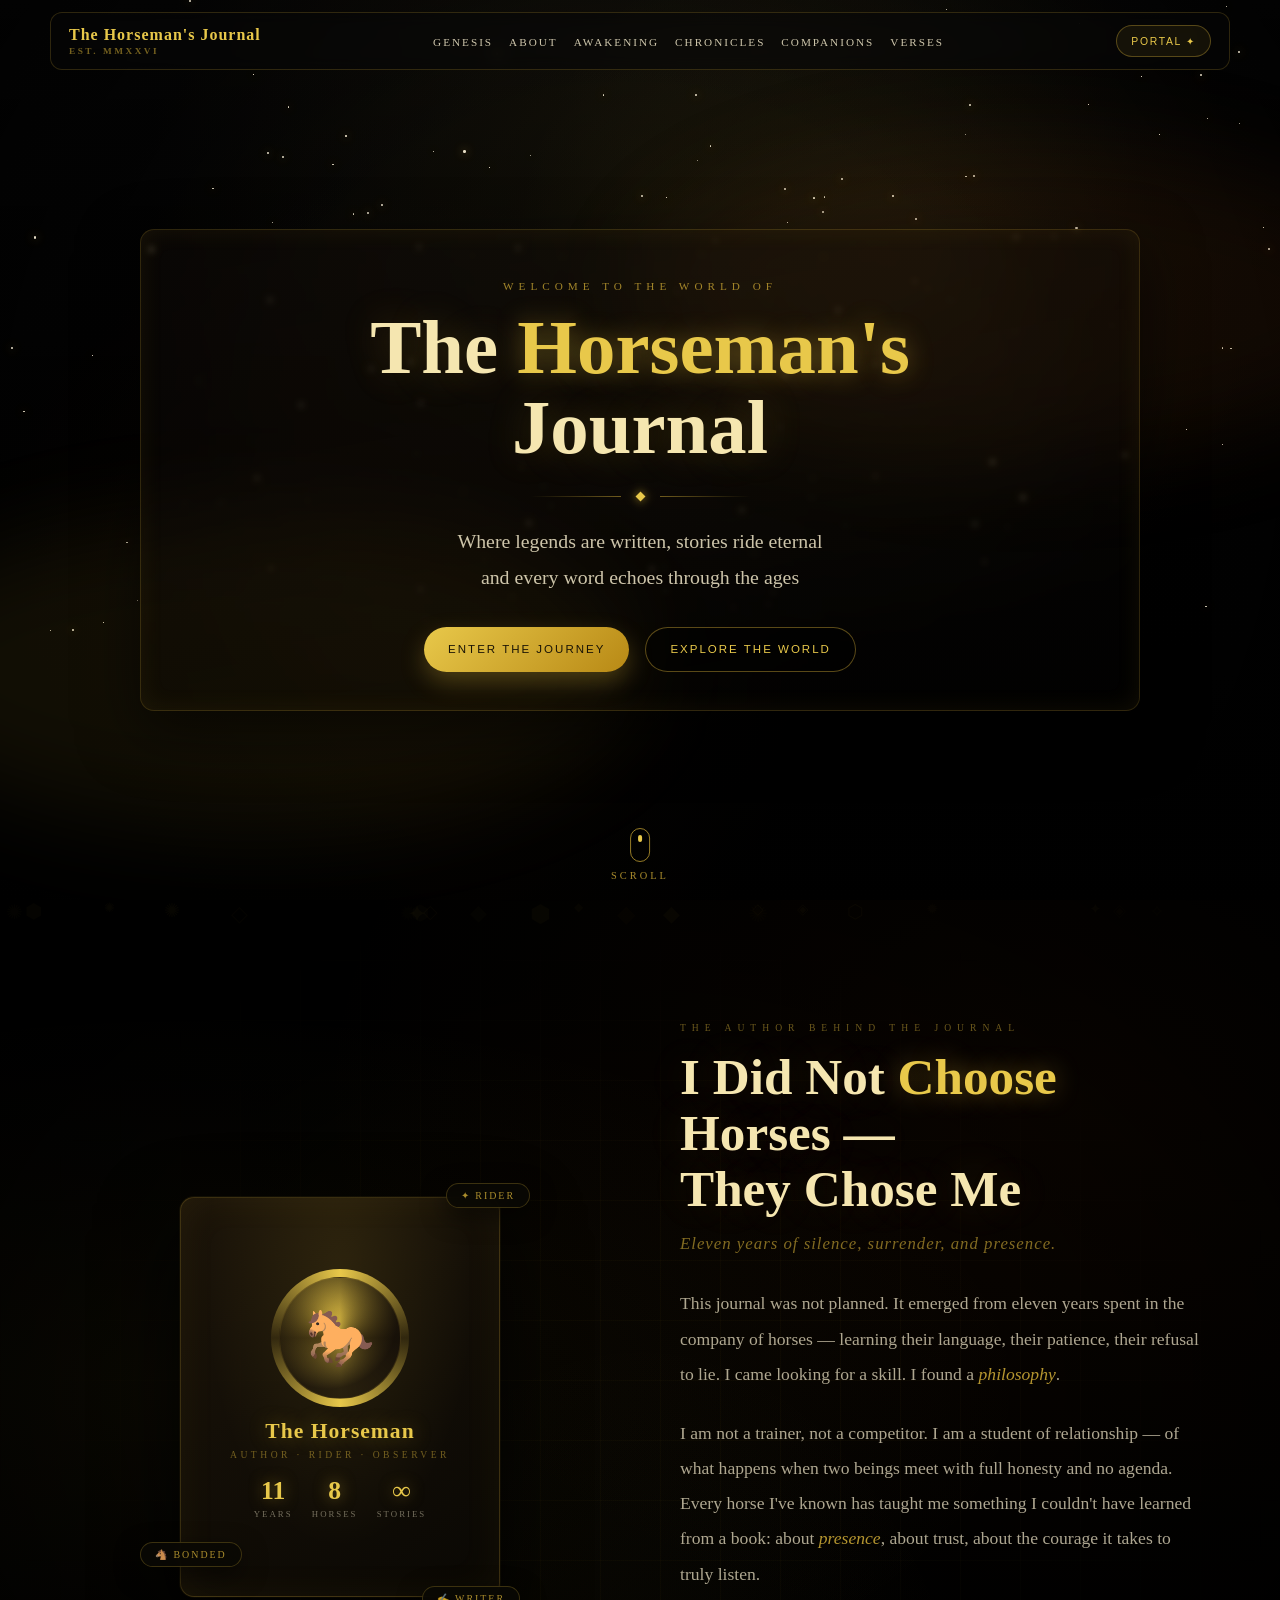
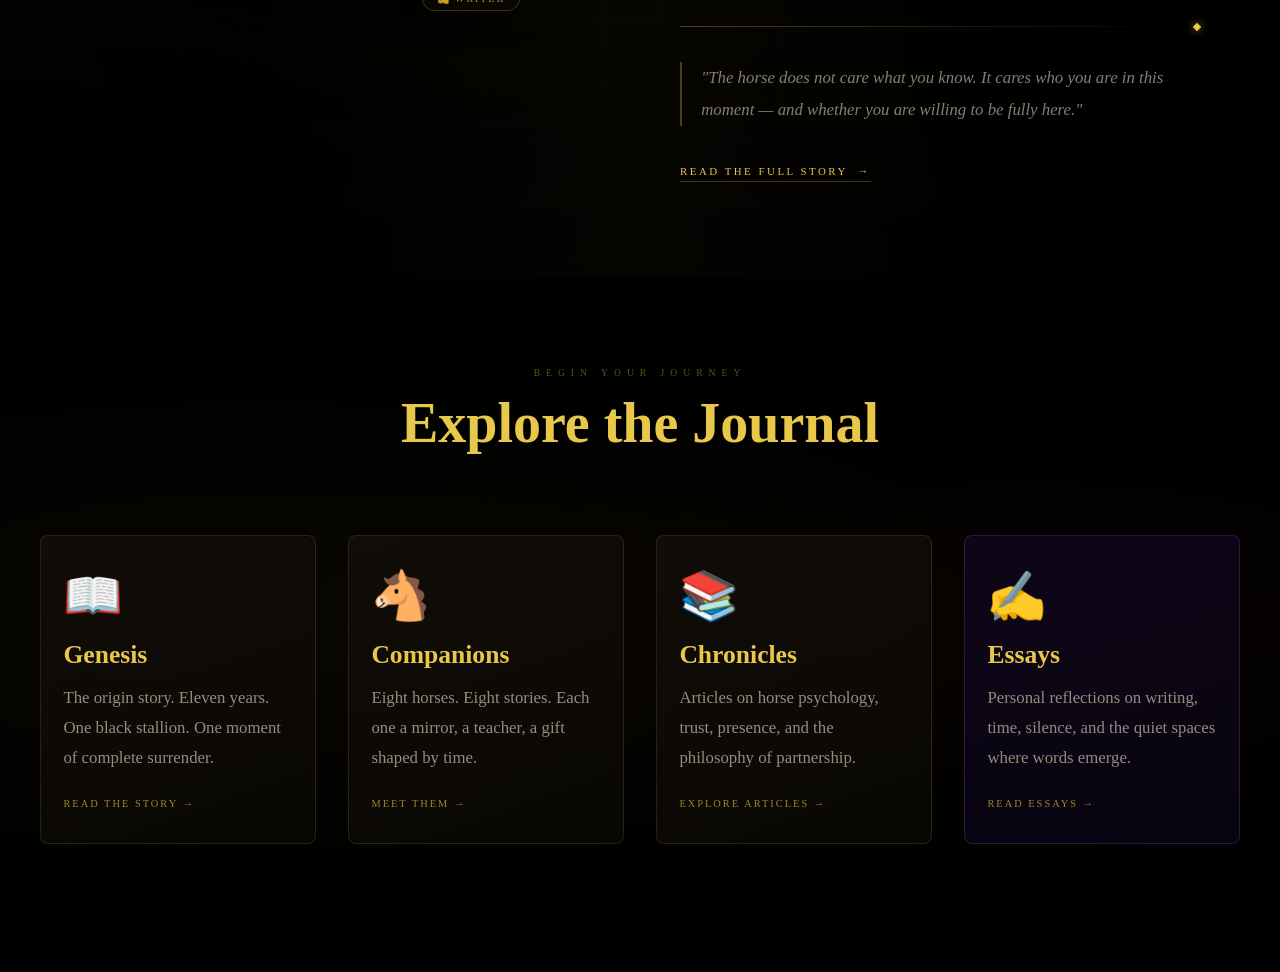
==== index.html @ 51f38a0f "Update navigation links in index.html" ====
<!DOCTYPE html>
<html lang="en">
<head>
  <meta charset="UTF-8" />
  <meta name="viewport" content="width=device-width, initial-scale=1.0" />
  <title>The Horseman's Journal</title>
  <link rel="stylesheet" href="css/hero.css" />
</head>
<body>
  <div class="orb orb1"></div>
  <div class="orb orb2"></div>
  <div class="orb orb3"></div>

  <!-- NAVBAR -->
  <header class="navbar-wrapper">
    <nav class="nav3d">
      <a href="index.html" class="brand">The Horseman's Journal<small>EST. MMXXVI</small></a>
      <ul class="links">
        <li><a href="index.html">GENESIS</a></li>
<li><a href="genesis.html">ABOUT</a></li>
<li><a href="awakening.html">AWAKENING</a></li>
<li><a href="chronicles.html">CHRONICLES</a></li>
<li><a href="companions.html">COMPANIONS</a></li>
<li><a href="essays.html">VERSES</a></li>
      </ul>
      <button class="portal-btn" type="button">PORTAL ✦</button>
    </nav>
  </header>

  <!-- ═══════════════════════════════════
       SECTION 1 — HERO (unchanged)
  ════════════════════════════════════ -->
  <section class="hero" id="genesis">
    <video class="hero-video" autoplay muted loop playsinline>
      <source src="hero-bg.mp4" type="video/mp4" />
    </video>

    <div class="hero-fallback"></div>
    <div class="hero-overlay"></div>
    <div class="hero-vignette"></div>
    <div class="stars" id="stars"></div>
    <div class="mist mist-1"></div>
    <div class="mist mist-2"></div>

    <div class="hero-3d-wrap" id="hero3d">
      <div class="hero-content">
        <p class="hero-pre">Welcome to the world of</p>
        <h1 class="hero-title">The <span class="gold">Horseman's</span><br />Journal</h1>

        <div class="hero-divider">
          <div class="dline"></div>
          <div class="dgem"></div>
          <div class="dline r"></div>
        </div>

        <p class="hero-tagline">
          Where legends are written, stories ride eternal<br />
          and every word echoes through the ages
        </p>

        <div class="hero-cta">
          <button class="cta-primary" onclick="window.location.href='genesis.html'">Enter the Journey</button>
          <button class="cta-secondary" onclick="window.location.href='chronicles.html'">Explore the World</button>
        </div>
      </div>
    </div>

    <div class="scroll-hint">
      <div class="scroll-mouse"></div>
      <span class="scroll-label">Scroll</span>
    </div>
  </section>

  <!-- ═══════════════════════════════════
       SECTION 2 — ABOUT ME
  ════════════════════════════════════ -->
  <section class="about" id="about">
    <div class="about-bg-layer layer-dust"></div>
    <div class="about-bg-layer layer-grid"></div>
    <div class="about-bg-layer layer-vignette"></div>
    <div class="about-particles" id="aboutParticles"></div>

    <div class="about-inner" id="aboutInner">

      <!-- Portrait Column -->
      <div class="about-portrait-col">
        <div class="about-portrait-scene" id="aboutPortrait">
          <div class="about-portrait-frame">
            <div class="about-avatar-ring">
              <div class="about-avatar-inner">
                <!-- Replace the emoji with an <img> tag once you have a photo -->
                🐎
              </div>
            </div>
            <div class="about-name-badge">
              <h3>The Horseman</h3>
              <span>Author · Rider · Observer</span>
            </div>
            <div class="about-stats-row">
              <div class="about-stat">
                <strong>11</strong>
                <small>Years</small>
              </div>
              <div class="about-stat">
                <strong>8</strong>
                <small>Horses</small>
              </div>
              <div class="about-stat">
                <strong>∞</strong>
                <small>Stories</small>
              </div>
            </div>
          </div>

          <!-- Floating badges -->
          <span class="about-badge about-badge-1">✦ Rider</span>
          <span class="about-badge about-badge-2">🐴 Bonded</span>
          <span class="about-badge about-badge-3">✍ Writer</span>
        </div>
      </div>

      <!-- Text Column -->
      <div class="about-text-col">
        <p class="about-eyebrow">The Author Behind the Journal</p>
        <h2 class="about-title">I Did Not <span class="gold">Choose</span> Horses —<br />They Chose Me</h2>
        <p class="about-subtitle">Eleven years of silence, surrender, and presence.</p>

        <p class="about-body">
          This journal was not planned. It emerged from eleven years spent in the company of horses — learning their language, their patience, their refusal to lie. I came looking for a skill. I found a <strong>philosophy</strong>.
        </p>
        <p class="about-body">
          I am not a trainer, not a competitor. I am a student of relationship — of what happens when two beings meet with full honesty and no agenda. Every horse I've known has taught me something I couldn't have learned from a book: about <strong>presence</strong>, about trust, about the courage it takes to truly listen.
        </p>

        <div class="about-divider">
          <div class="about-dline"></div>
          <div class="about-dgem"></div>
        </div>

        <p class="about-quote">
          "The horse does not care what you know. It cares who you are in this moment — and whether you are willing to be fully here."
        </p>

        <div class="about-cta">
          <a href="genesis.html">Read the Full Story <span>→</span></a>
        </div>
      </div>

    </div>
  </section>

  

  <!-- ═══════════════════════════════════
       EXPLORE SECTION
  ════════════════════════════════════ -->
  <section class="explore">
    <div class="explore-header">
      <p class="explore-eyebrow">Begin Your Journey</p>
      <h2 class="explore-title">Explore the Journal</h2>
    </div>

    <div class="explore-grid">
      <a href="genesis.html" class="explore-card">
        <span class="explore-icon">📖</span>
        <h3 class="explore-card-title">Genesis</h3>
        <p class="explore-card-desc">The origin story. Eleven years. One black stallion. One moment of complete surrender.</p>
        <span class="explore-card-link">Read the Story</span>
      </a>

      <a href="companions.html" class="explore-card">
        <span class="explore-icon">🐴</span>
        <h3 class="explore-card-title">Companions</h3>
        <p class="explore-card-desc">Eight horses. Eight stories. Each one a mirror, a teacher, a gift shaped by time.</p>
        <span class="explore-card-link">Meet Them</span>
      </a>

      <a href="chronicles.html" class="explore-card">
        <span class="explore-icon">📚</span>
        <h3 class="explore-card-title">Chronicles</h3>
        <p class="explore-card-desc">Articles on horse psychology, trust, presence, and the philosophy of partnership.</p>
        <span class="explore-card-link">Explore Articles</span>
      </a>

      <a href="essays.html" class="explore-card essays-card">
        <span class="explore-icon">✍️</span>
        <h3 class="explore-card-title">Essays</h3>
        <p class="explore-card-desc">Personal reflections on writing, time, silence, and the quiet spaces where words emerge.</p>
        <span class="explore-card-link">Read Essays</span>
      </a>
    </div>
  </section>

  <script src="js/hero.js"></script>
</body>
</html>
---- css/hero.css ----
:root {
  --gold: #e8c84a;
  --gold-soft: rgba(212, 175, 55, 0.45);
  --text: #f0e6c8;
  --bg: #000;
}

* {
  box-sizing: border-box;
}

html,
body {
  margin: 0;
  padding: 0;
  background: var(--bg);
  color: var(--text);
  font-family: Georgia, serif;
  overflow-x: hidden;
}

/* Floating ambient orbs */
.orb {
  position: fixed;
  border-radius: 50%;
  filter: blur(40px);
  pointer-events: none;
  z-index: 0;
}
.orb1 {
  width: 260px; height: 260px; left: -80px; top: 10%;
  background: rgba(212, 175, 55, 0.10);
  animation: float1 12s ease-in-out infinite;
}
.orb2 {
  width: 220px; height: 220px; right: -70px; top: 24%;
  background: rgba(120, 50, 0, 0.14);
  animation: float2 14s ease-in-out infinite;
}
.orb3 {
  width: 200px; height: 200px; left: 35%; bottom: -70px;
  background: rgba(212, 175, 55, 0.07);
  animation: float3 16s ease-in-out infinite;
}

/* NAVBAR */
.navbar-wrapper {
  position: fixed;
  top: 12px;
  left: 0;
  right: 0;
  z-index: 20;
  padding: 0 16px;
}
.nav3d {
  max-width: 1180px;
  margin: 0 auto;
  padding: 12px 18px;
  border: 1px solid rgba(212, 175, 55, 0.2);
  border-radius: 12px;
  backdrop-filter: blur(8px);
  background: rgba(8, 8, 8, 0.55);
  display: flex;
  align-items: center;
  justify-content: space-between;
  gap: 16px;
}
.brand {
  color: var(--gold);
  text-decoration: none;
  font-size: 1rem;
  letter-spacing: 1px;
  font-weight: bold;
  white-space: nowrap;
}
.brand small {
  display: block;
  font-size: 0.58rem;
  letter-spacing: 2.5px;
  color: rgba(212, 175, 55, 0.55);
  margin-top: 2px;
}
.links {
  list-style: none;
  display: flex;
  gap: 16px;
  margin: 0;
  padding: 0;
  flex-wrap: wrap;
}
.links a {
  color: rgba(240, 230, 200, 0.86);
  text-decoration: none;
  font-size: 0.7rem;
  letter-spacing: 2px;
}
.links a:hover {
  color: var(--gold);
}
.portal-btn {
  border: 1px solid rgba(212, 175, 55, 0.35);
  background: rgba(212, 175, 55, 0.08);
  color: var(--gold);
  border-radius: 999px;
  padding: 9px 14px;
  letter-spacing: 1.7px;
  font-size: 0.65rem;
  cursor: pointer;
}

/* HERO */
.hero {
  position: relative;
  min-height: 100vh;
  display: grid;
  place-items: center;
  overflow: hidden;
  perspective: 1200px;
  isolation: isolate;
}
.hero-video,
.hero-fallback {
  position: absolute;
  inset: 0;
  width: 100%;
  height: 100%;
}
.hero-video {
  object-fit: cover;
  z-index: -5;
  opacity: 0.7;
}
.hero-fallback {
  z-index: -6;
  background:
    radial-gradient(circle at 70% 30%, rgba(212, 175, 55, 0.12), transparent 35%),
    radial-gradient(circle at 30% 70%, rgba(91, 52, 18, 0.2), transparent 40%),
    linear-gradient(180deg, #080808 0%, #000 100%);
}
.hero-overlay {
  position: absolute;
  inset: 0;
  z-index: -4;
  background:
    linear-gradient(180deg, rgba(0, 0, 0, 0.3) 0%, rgba(0, 0, 0, 0.7) 80%),
    radial-gradient(ellipse at 50% 20%, rgba(212, 175, 55, 0.10), transparent 55%);
}
.hero-vignette {
  position: absolute;
  inset: 0;
  z-index: -3;
  background: radial-gradient(circle at center, transparent 45%, rgba(0, 0, 0, 0.75) 100%);
}
.stars {
  position: absolute;
  inset: 0;
  z-index: -2;
}
.star {
  position: absolute;
  border-radius: 50%;
  background: rgba(255, 245, 220, 0.9);
  box-shadow: 0 0 10px rgba(232, 200, 74, 0.85);
  animation: twinkle 4s ease-in-out infinite;
}
.mist {
  position: absolute;
  width: 60vw;
  height: 35vh;
  filter: blur(48px);
  border-radius: 50%;
  pointer-events: none;
}
.mist-1 {
  left: -10%;
  bottom: 8%;
  background: rgba(212, 175, 55, 0.08);
  animation: drift 14s ease-in-out infinite;
}
.mist-2 {
  right: -10%;
  top: 16%;
  background: rgba(130, 70, 20, 0.12);
  animation: drift 17s ease-in-out infinite reverse;
}

.hero-3d-wrap {
  width: min(1000px, 92vw);
  transform-style: preserve-3d;
  transition: transform 200ms ease-out;
  z-index: 2;
  margin-top: 40px;
}
.hero-content {
  text-align: center;
  padding: clamp(1.5rem, 3vw, 2.5rem);
  border: 1px solid rgba(212, 175, 55, 0.20);
  border-radius: 14px;
  backdrop-filter: blur(3px);
  background: linear-gradient(170deg, rgba(20, 14, 9, 0.42), rgba(7, 6, 5, 0.2));
  box-shadow: 0 20px 60px rgba(0, 0, 0, 0.55), inset 0 0 24px rgba(212, 175, 55, 0.08);
}
.hero-pre {
  font-size: 0.7rem;
  letter-spacing: 5px;
  color: rgba(212, 175, 55, 0.75);
  text-transform: uppercase;
  margin-bottom: 1rem;
}
.hero-title {
  margin: 0;
  font-size: clamp(2.3rem, 6vw, 5.1rem);
  line-height: 1.05;
  color: #f5e6b0;
  text-shadow: 0 0 38px rgba(212, 175, 55, 0.23);
  transform: translateZ(35px);
}
.gold {
  color: var(--gold);
  text-shadow: 0 0 26px rgba(212, 175, 55, 0.45);
}
.hero-divider {
  display: flex;
  align-items: center;
  justify-content: center;
  gap: 1rem;
  margin: 1.5rem auto;
}
.dline {
  width: 90px;
  height: 1px;
  background: linear-gradient(90deg, transparent, rgba(212, 175, 55, 0.5));
}
.dline.r {
  background: linear-gradient(90deg, rgba(212, 175, 55, 0.5), transparent);
}
.dgem {
  width: 7px;
  height: 7px;
  transform: rotate(45deg);
  background: var(--gold);
  box-shadow: 0 0 10px rgba(212, 175, 55, 0.8);
}
.hero-tagline {
  font-size: clamp(1rem, 2vw, 1.24rem);
  color: rgba(240, 230, 200, 0.85);
  line-height: 1.8;
  margin-bottom: 2rem;
}
.hero-cta {
  display: flex;
  gap: 1rem;
  justify-content: center;
  flex-wrap: wrap;
}
.cta-primary,
.cta-secondary {
  border: none;
  cursor: pointer;
  font-size: 0.72rem;
  letter-spacing: 2px;
  text-transform: uppercase;
  border-radius: 999px;
  padding: 0.95rem 1.5rem;
  transition: all 0.28s ease;
}
.cta-primary {
  color: #1a1405;
  background: linear-gradient(135deg, #e8c84a, #b88915);
  box-shadow: 0 10px 24px rgba(212, 175, 55, 0.3);
}
.cta-secondary {
  color: var(--gold);
  border: 1px solid rgba(212, 175, 55, 0.42);
  background: rgba(0, 0, 0, 0.35);
}
.cta-primary:hover,
.cta-secondary:hover {
  transform: translateY(-2px) scale(1.02);
}

.scroll-hint {
  position: absolute;
  bottom: 1.2rem;
  left: 50%;
  transform: translateX(-50%);
  text-align: center;
  color: rgba(212, 175, 55, 0.8);
  font-size: 0.65rem;
  letter-spacing: 3px;
  text-transform: uppercase;
}
.scroll-mouse {
  width: 20px;
  height: 34px;
  border: 1px solid rgba(212, 175, 55, 0.7);
  border-radius: 20px;
  margin: 0 auto 0.5rem;
  position: relative;
}
.scroll-mouse::after {
  content: "";
  width: 4px;
  height: 7px;
  border-radius: 999px;
  background: var(--gold);
  position: absolute;
  left: 50%;
  top: 6px;
  transform: translateX(-50%);
  animation: scrollDot 1.5s ease-in-out infinite;
}

/* ============================================
   ABOUT ME — SECTION 2
   ============================================ */
.about {
  position: relative;
  min-height: 100vh;
  display: flex;
  align-items: center;
  overflow: hidden;
  perspective: 1400px;
  background: #000;
  isolation: isolate;
}

/* deep scene background layers */
.about-bg-layer {
  position: absolute;
  inset: 0;
  pointer-events: none;
}
.about-bg-layer.layer-dust {
  background:
    radial-gradient(ellipse at 15% 50%, rgba(212, 175, 55, 0.06) 0%, transparent 55%),
    radial-gradient(ellipse at 85% 20%, rgba(120, 50, 0, 0.09) 0%, transparent 50%),
    radial-gradient(ellipse at 50% 100%, rgba(212, 175, 55, 0.04) 0%, transparent 40%);
}
.about-bg-layer.layer-grid {
  background-image:
    linear-gradient(rgba(212,175,55,0.03) 1px, transparent 1px),
    linear-gradient(90deg, rgba(212,175,55,0.03) 1px, transparent 1px);
  background-size: 60px 60px;
  mask-image: radial-gradient(ellipse at center, black 30%, transparent 75%);
  -webkit-mask-image: radial-gradient(ellipse at center, black 30%, transparent 75%);
}
.about-bg-layer.layer-vignette {
  background: radial-gradient(ellipse at center, transparent 40%, rgba(0,0,0,0.85) 100%);
}

/* floating runes / particles */
.about-particles {
  position: absolute;
  inset: 0;
  pointer-events: none;
  overflow: hidden;
}
.about-particle {
  position: absolute;
  color: rgba(212,175,55,0.18);
  font-size: 1.1rem;
  animation: particleDrift linear infinite;
  user-select: none;
}

/* main layout */
.about-inner {
  position: relative;
  z-index: 2;
  max-width: 1200px;
  margin: 0 auto;
  padding: 7rem 2.5rem 6rem;
  display: grid;
  grid-template-columns: 1fr 1fr;
  gap: 5rem;
  align-items: center;
  width: 100%;
}

/* Left: portrait + floating badges */
.about-portrait-col {
  position: relative;
  display: flex;
  justify-content: center;
  align-items: center;
}
.about-portrait-scene {
  position: relative;
  width: 320px;
  height: 400px;
  transform-style: preserve-3d;
  transition: transform 300ms ease-out;
}
.about-portrait-frame {
  position: absolute;
  inset: 0;
  border-radius: 14px;
  background: linear-gradient(145deg, rgba(30, 22, 10, 0.9), rgba(10, 8, 4, 0.95));
  border: 1px solid rgba(212,175,55,0.22);
  box-shadow:
    0 30px 80px rgba(0,0,0,0.8),
    inset 0 0 40px rgba(212,175,55,0.06),
    0 0 0 1px rgba(212,175,55,0.08);
  overflow: hidden;
  display: flex;
  flex-direction: column;
  align-items: center;
  justify-content: center;
  gap: 1rem;
  padding: 2rem;
}
.about-portrait-frame::before {
  content: "";
  position: absolute;
  inset: 0;
  background: radial-gradient(ellipse at 50% 20%, rgba(212,175,55,0.12), transparent 60%);
}
.about-avatar-ring {
  position: relative;
  width: 130px;
  height: 130px;
  flex-shrink: 0;
}
.about-avatar-ring::before {
  content: "";
  position: absolute;
  inset: -4px;
  border-radius: 50%;
  background: conic-gradient(from 0deg, var(--gold), rgba(212,175,55,0.1), var(--gold), rgba(212,175,55,0.1), var(--gold));
  animation: ringRotate 8s linear infinite;
}
.about-avatar-inner {
  position: absolute;
  inset: 4px;
  border-radius: 50%;
  background: radial-gradient(circle at 40% 35%, rgba(212,175,55,0.25), rgba(20,14,8,0.9) 65%);
  display: flex;
  align-items: center;
  justify-content: center;
  font-size: 3.5rem;
  border: 1px solid rgba(212,175,55,0.15);
  overflow: hidden;
}
.about-avatar-inner img {
  width: 100%;
  height: 100%;
  object-fit: cover;
  border-radius: 50%;
}
.about-name-badge {
  text-align: center;
  position: relative;
  z-index: 1;
}
.about-name-badge h3 {
  margin: 0;
  font-size: 1.35rem;
  color: var(--gold);
  letter-spacing: 1px;
  text-shadow: 0 0 20px rgba(212,175,55,0.4);
}
.about-name-badge span {
  font-size: 0.6rem;
  letter-spacing: 3.5px;
  color: rgba(212,175,55,0.5);
  text-transform: uppercase;
}
.about-stats-row {
  display: flex;
  gap: 1.2rem;
  position: relative;
  z-index: 1;
}
.about-stat {
  text-align: center;
}
.about-stat strong {
  display: block;
  font-size: 1.6rem;
  color: var(--gold);
  line-height: 1;
  text-shadow: 0 0 15px rgba(212,175,55,0.5);
}
.about-stat small {
  font-size: 0.55rem;
  letter-spacing: 2px;
  color: rgba(240,230,200,0.45);
  text-transform: uppercase;
}

/* floating badge chips */
.about-badge {
  position: absolute;
  background: rgba(10, 8, 4, 0.88);
  border: 1px solid rgba(212,175,55,0.25);
  border-radius: 999px;
  padding: 6px 14px;
  font-size: 0.62rem;
  letter-spacing: 2px;
  color: rgba(212,175,55,0.8);
  text-transform: uppercase;
  white-space: nowrap;
  backdrop-filter: blur(8px);
  box-shadow: 0 8px 24px rgba(0,0,0,0.5);
}
.about-badge-1 { top: -14px; right: -30px; animation: badgeFloat 6s ease-in-out infinite; }
.about-badge-2 { bottom: 30px; left: -40px; animation: badgeFloat 7s ease-in-out infinite 1.5s; }
.about-badge-3 { bottom: -14px; right: -20px; animation: badgeFloat 5.5s ease-in-out infinite 0.8s; }

/* Right: text content */
.about-text-col {
  position: relative;
}
.about-eyebrow {
  font-size: 0.6rem;
  letter-spacing: 6px;
  color: rgba(212,175,55,0.5);
  text-transform: uppercase;
  margin-bottom: 1rem;
  opacity: 0;
  transform: translateY(20px);
  transition: all 0.7s ease;
}
.about-title {
  font-size: clamp(2.2rem, 4vw, 3.4rem);
  color: #f5e6b0;
  margin: 0 0 0.3rem;
  line-height: 1.1;
  text-shadow: 0 0 40px rgba(212,175,55,0.15);
  opacity: 0;
  transform: translateY(25px);
  transition: all 0.7s ease 0.1s;
}
.about-title .gold { color: var(--gold); }
.about-subtitle {
  font-size: 1.05rem;
  color: rgba(212,175,55,0.6);
  letter-spacing: 1px;
  margin-bottom: 2rem;
  font-style: italic;
  opacity: 0;
  transform: translateY(20px);
  transition: all 0.7s ease 0.2s;
}
.about-body {
  font-size: clamp(1rem, 1.6vw, 1.1rem);
  color: rgba(240,230,200,0.72);
  line-height: 2;
  margin-bottom: 1.5rem;
  opacity: 0;
  transform: translateY(20px);
  transition: all 0.7s ease 0.3s;
}
.about-body strong {
  color: rgba(212,175,55,0.85);
  font-weight: normal;
  font-style: italic;
}
.about-divider {
  display: flex;
  align-items: center;
  gap: 0.8rem;
  margin: 2rem 0;
  opacity: 0;
  transform: translateY(20px);
  transition: all 0.7s ease 0.4s;
}
.about-dline {
  flex: 1;
  height: 1px;
  background: linear-gradient(90deg, rgba(212,175,55,0.35), transparent);
}
.about-dgem {
  width: 6px; height: 6px;
  background: var(--gold);
  transform: rotate(45deg);
  box-shadow: 0 0 8px rgba(212,175,55,0.7);
}
.about-quote {
  border-left: 2px solid rgba(212,175,55,0.35);
  padding-left: 1.2rem;
  font-size: 1.05rem;
  color: rgba(240,230,200,0.55);
  line-height: 1.9;
  font-style: italic;
  opacity: 0;
  transform: translateY(20px);
  transition: all 0.7s ease 0.5s;
}
.about-cta {
  margin-top: 2.2rem;
  opacity: 0;
  transform: translateY(20px);
  transition: all 0.7s ease 0.6s;
}
.about-cta a {
  display: inline-flex;
  align-items: center;
  gap: 0.6rem;
  font-size: 0.68rem;
  letter-spacing: 2.5px;
  text-transform: uppercase;
  color: var(--gold);
  text-decoration: none;
  border-bottom: 1px solid rgba(212,175,55,0.3);
  padding-bottom: 4px;
  transition: all 0.3s ease;
}
.about-cta a:hover { letter-spacing: 3.5px; border-color: var(--gold); }

/* animated in state */
.about-inner.revealed .about-eyebrow,
.about-inner.revealed .about-title,
.about-inner.revealed .about-subtitle,
.about-inner.revealed .about-body,
.about-inner.revealed .about-divider,
.about-inner.revealed .about-quote,
.about-inner.revealed .about-cta {
  opacity: 1;
  transform: translateY(0);
}

/* ============================================
   COMPANIONS — SECTION 3
   ============================================ */
.companions {
  position: relative;
  min-height: 100vh;
  background: #000;
  padding: 8rem 2rem 8rem;
  overflow: hidden;
  perspective: 1200px;
}

.companions-bg {
  position: absolute;
  inset: 0;
  pointer-events: none;
}
.companions-bg::before {
  content: "";
  position: absolute;
  inset: 0;
  background:
    radial-gradient(ellipse at 50% 0%, rgba(212,175,55,0.07) 0%, transparent 50%),
    radial-gradient(ellipse at 0% 80%, rgba(120,50,0,0.08) 0%, transparent 45%),
    radial-gradient(ellipse at 100% 30%, rgba(212,175,55,0.04) 0%, transparent 40%);
}
.companions-bg-grid {
  position: absolute;
  inset: 0;
  background-image:
    linear-gradient(rgba(212,175,55,0.025) 1px, transparent 1px),
    linear-gradient(90deg, rgba(212,175,55,0.025) 1px, transparent 1px);
  background-size: 80px 80px;
  mask-image: radial-gradient(ellipse at center, black 20%, transparent 70%);
  -webkit-mask-image: radial-gradient(ellipse at center, black 20%, transparent 70%);
}

.companions-header {
  text-align: center;
  position: relative;
  z-index: 2;
  margin-bottom: 5rem;
}
.companions-eyebrow {
  font-size: 0.6rem;
  letter-spacing: 6px;
  color: rgba(212,175,55,0.45);
  text-transform: uppercase;
  margin-bottom: 0.8rem;
}
.companions-title {
  font-size: clamp(2.2rem, 5vw, 3.8rem);
  color: var(--gold);
  margin: 0 0 1rem;
  text-shadow: 0 0 50px rgba(212,175,55,0.2);
}
.companions-subtitle {
  font-size: 1.05rem;
  color: rgba(240,230,200,0.5);
  font-style: italic;
  letter-spacing: 1px;
}

/* 3D card grid */
.companions-grid {
  max-width: 1200px;
  margin: 0 auto;
  display: grid;
  grid-template-columns: repeat(auto-fill, minmax(260px, 1fr));
  gap: 2rem;
  position: relative;
  z-index: 2;
}

.companion-card {
  position: relative;
  height: 360px;
  cursor: pointer;
  transform-style: preserve-3d;
  transition: transform 0.6s cubic-bezier(0.23, 1, 0.32, 1);
  opacity: 0;
  transform: translateY(40px) rotateX(8deg);
}
.companion-card.visible {
  opacity: 1;
  transform: translateY(0) rotateX(0deg);
}
.companion-card:hover {
  transform: translateY(-12px) rotateX(4deg) !important;
}

.companion-card-inner {
  position: absolute;
  inset: 0;
  border-radius: 12px;
  background: linear-gradient(160deg, rgba(22, 16, 8, 0.92), rgba(8, 6, 3, 0.97));
  border: 1px solid rgba(212,175,55,0.14);
  box-shadow:
    0 20px 60px rgba(0,0,0,0.7),
    inset 0 0 30px rgba(212,175,55,0.04);
  padding: 2rem 1.6rem;
  display: flex;
  flex-direction: column;
  overflow: hidden;
  transition: border-color 0.4s ease, box-shadow 0.4s ease;
}
.companion-card:hover .companion-card-inner {
  border-color: rgba(212,175,55,0.35);
  box-shadow:
    0 30px 80px rgba(0,0,0,0.85),
    0 0 60px rgba(212,175,55,0.12),
    inset 0 0 40px rgba(212,175,55,0.07);
}
.companion-card-inner::before {
  content: "";
  position: absolute;
  top: 0; left: 0; right: 0;
  height: 1px;
  background: linear-gradient(90deg, transparent, rgba(212,175,55,0.5), transparent);
  opacity: 0;
  transition: opacity 0.4s ease;
}
.companion-card:hover .companion-card-inner::before { opacity: 1; }

/* glow orb behind each card */
.companion-card-glow {
  position: absolute;
  width: 180px;
  height: 180px;
  border-radius: 50%;
  filter: blur(50px);
  pointer-events: none;
  top: -40px;
  right: -40px;
  background: rgba(212,175,55,0.08);
  opacity: 0;
  transition: opacity 0.5s ease;
}
.companion-card:hover .companion-card-glow { opacity: 1; }

.companion-emblem {
  font-size: 2.8rem;
  margin-bottom: 1rem;
  display: block;
  filter: drop-shadow(0 0 12px rgba(212,175,55,0.3));
  transition: transform 0.4s ease;
}
.companion-card:hover .companion-emblem { transform: scale(1.1) translateY(-3px); }

.companion-number {
  position: absolute;
  top: 1.2rem;
  right: 1.4rem;
  font-size: 0.55rem;
  letter-spacing: 3px;
  color: rgba(212,175,55,0.2);
  text-transform: uppercase;
}

.companion-name {
  font-size: 1.4rem;
  color: var(--gold);
  margin: 0 0 0.3rem;
  text-shadow: 0 0 15px rgba(212,175,55,0.25);
}
.companion-breed {
  font-size: 0.6rem;
  letter-spacing: 2.5px;
  color: rgba(212,175,55,0.45);
  text-transform: uppercase;
  margin-bottom: 0.8rem;
}
.companion-desc {
  font-size: 0.95rem;
  color: rgba(240,230,200,0.55);
  line-height: 1.85;
  flex: 1;
}
.companion-years {
  margin-top: 1.2rem;
  display: flex;
  align-items: center;
  gap: 0.5rem;
  font-size: 0.6rem;
  letter-spacing: 2px;
  color: rgba(212,175,55,0.4);
  text-transform: uppercase;
}
.companion-years-bar {
  flex: 1;
  height: 1px;
  background: rgba(212,175,55,0.15);
  position: relative;
  overflow: hidden;
}
.companion-years-bar::after {
  content: "";
  position: absolute;
  left: -100%;
  top: 0;
  height: 100%;
  width: 100%;
  background: linear-gradient(90deg, transparent, rgba(212,175,55,0.5));
  transition: left 0.8s ease;
}
.companion-card:hover .companion-years-bar::after { left: 0; }

/* "View All" footer link */
.companions-footer {
  text-align: center;
  margin-top: 4rem;
  position: relative;
  z-index: 2;
}
.companions-footer a {
  display: inline-flex;
  align-items: center;
  gap: 0.6rem;
  font-size: 0.68rem;
  letter-spacing: 3px;
  text-transform: uppercase;
  color: rgba(212,175,55,0.65);
  text-decoration: none;
  border: 1px solid rgba(212,175,55,0.2);
  border-radius: 999px;
  padding: 0.9rem 2rem;
  transition: all 0.3s ease;
  backdrop-filter: blur(4px);
  background: rgba(212,175,55,0.04);
}
.companions-footer a:hover {
  color: var(--gold);
  border-color: rgba(212,175,55,0.45);
  box-shadow: 0 0 30px rgba(212,175,55,0.1);
  letter-spacing: 4px;
}

/* ============================================
   EXPLORE SECTION (kept)
   ============================================ */
.explore {
  position: relative;
  background: #000;
  padding: 5rem 2rem 8rem;
  overflow: hidden;
}
.explore::before {
  content: "";
  position: absolute;
  inset: 0;
  background:
    radial-gradient(ellipse at 20% 50%, rgba(212, 175, 55, 0.04), transparent 55%),
    radial-gradient(ellipse at 80% 50%, rgba(120, 50, 0, 0.05), transparent 55%);
}
.explore-header {
  text-align: center;
  margin-bottom: 5rem;
  position: relative;
  z-index: 1;
}
.explore-eyebrow {
  font-size: 0.6rem;
  letter-spacing: 6px;
  color: rgba(212, 175, 55, 0.45);
  text-transform: uppercase;
}
.explore-title {
  font-size: clamp(2rem, 4.5vw, 3.5rem);
  color: var(--gold);
  margin-top: 0.8rem;
}
.explore-grid {
  max-width: 1200px;
  margin: 0 auto;
  display: grid;
  gap: 2rem;
  grid-template-columns: repeat(auto-fit, minmax(260px, 1fr));
  position: relative;
  z-index: 1;
}
.explore-card {
  position: relative;
  background: linear-gradient(160deg, rgba(20, 15, 10, 0.8), rgba(10, 8, 5, 0.9));
  border: 1px solid rgba(212, 175, 55, 0.15);
  border-radius: 8px;
  padding: 2rem 1.4rem;
  transition: all 0.45s ease;
  text-decoration: none;
  display: block;
  opacity: 0;
  transform: translateY(30px);
}
.explore-card.visible {
  opacity: 1;
  transform: translateY(0);
}
.explore-card:hover {
  transform: translateY(-8px);
  border-color: rgba(212, 175, 55, 0.4);
  box-shadow: 0 20px 60px rgba(0, 0, 0, 0.8), 0 0 60px rgba(212, 175, 55, 0.15);
}
.explore-icon {
  font-size: 3rem;
  display: block;
  margin-bottom: 1rem;
}
.explore-card-title {
  font-size: clamp(1.2rem, 2.2vw, 1.6rem);
  color: var(--gold);
  margin: 0 0 0.8rem;
}
.explore-card-desc {
  font-size: clamp(0.95rem, 1.5vw, 1.05rem);
  color: rgba(240, 230, 200, 0.6);
  line-height: 1.8;
  margin: 0 0 1.2rem;
}
.explore-card-link {
  font-size: 0.65rem;
  letter-spacing: 2px;
  color: rgba(212, 175, 55, 0.75);
  text-transform: uppercase;
}
.explore-card-link::after {
  content: " →";
}
.essays-card {
  background: linear-gradient(160deg, rgba(20, 10, 40, 0.6), rgba(10, 5, 20, 0.8));
  border-color: rgba(180, 100, 255, 0.2);
}

/* Animations */
@keyframes twinkle {
  0%, 100% { opacity: 0.2; transform: scale(0.8); }
  50% { opacity: 1; transform: scale(1.15); }
}
@keyframes drift {
  0%, 100% { transform: translate(0, 0) scale(1); }
  50% { transform: translate(20px, -16px) scale(1.08); }
}
@keyframes scrollDot {
  0% { opacity: 0.2; top: 5px; }
  50% { opacity: 1; top: 13px; }
  100% { opacity: 0.2; top: 5px; }
}
@keyframes float1 {
  0%,100% { transform: translateY(0); }
  50% { transform: translateY(-24px); }
}
@keyframes float2 {
  0%,100% { transform: translateY(0); }
  50% { transform: translateY(20px); }
}
@keyframes float3 {
  0%,100% { transform: translateY(0); }
  50% { transform: translateY(-18px); }
}
@keyframes ringRotate {
  from { transform: rotate(0deg); }
  to { transform: rotate(360deg); }
}
@keyframes badgeFloat {
  0%,100% { transform: translateY(0) rotate(-1deg); }
  50% { transform: translateY(-8px) rotate(1deg); }
}
@keyframes particleDrift {
  0% { transform: translateY(100vh) rotate(0deg); opacity: 0; }
  10% { opacity: 1; }
  90% { opacity: 0.6; }
  100% { transform: translateY(-10vh) rotate(360deg); opacity: 0; }
}

/* Responsive */
@media (max-width: 980px) {
  .links { display: none; }
  .about-inner { grid-template-columns: 1fr; gap: 3rem; }
  .about-portrait-scene { width: 260px; height: 320px; }
  .about-badge-2 { left: 10px; }
}
@media (max-width: 768px) {
  .hero-video { opacity: 0.55; }
  .dline { width: 55px; }
  .hero-tagline br { display: none; }
  .portal-btn { display: none; }
  .companions-grid { grid-template-columns: 1fr; max-width: 400px; margin: 0 auto; }
  .about-badge-1, .about-badge-3 { display: none; }
}
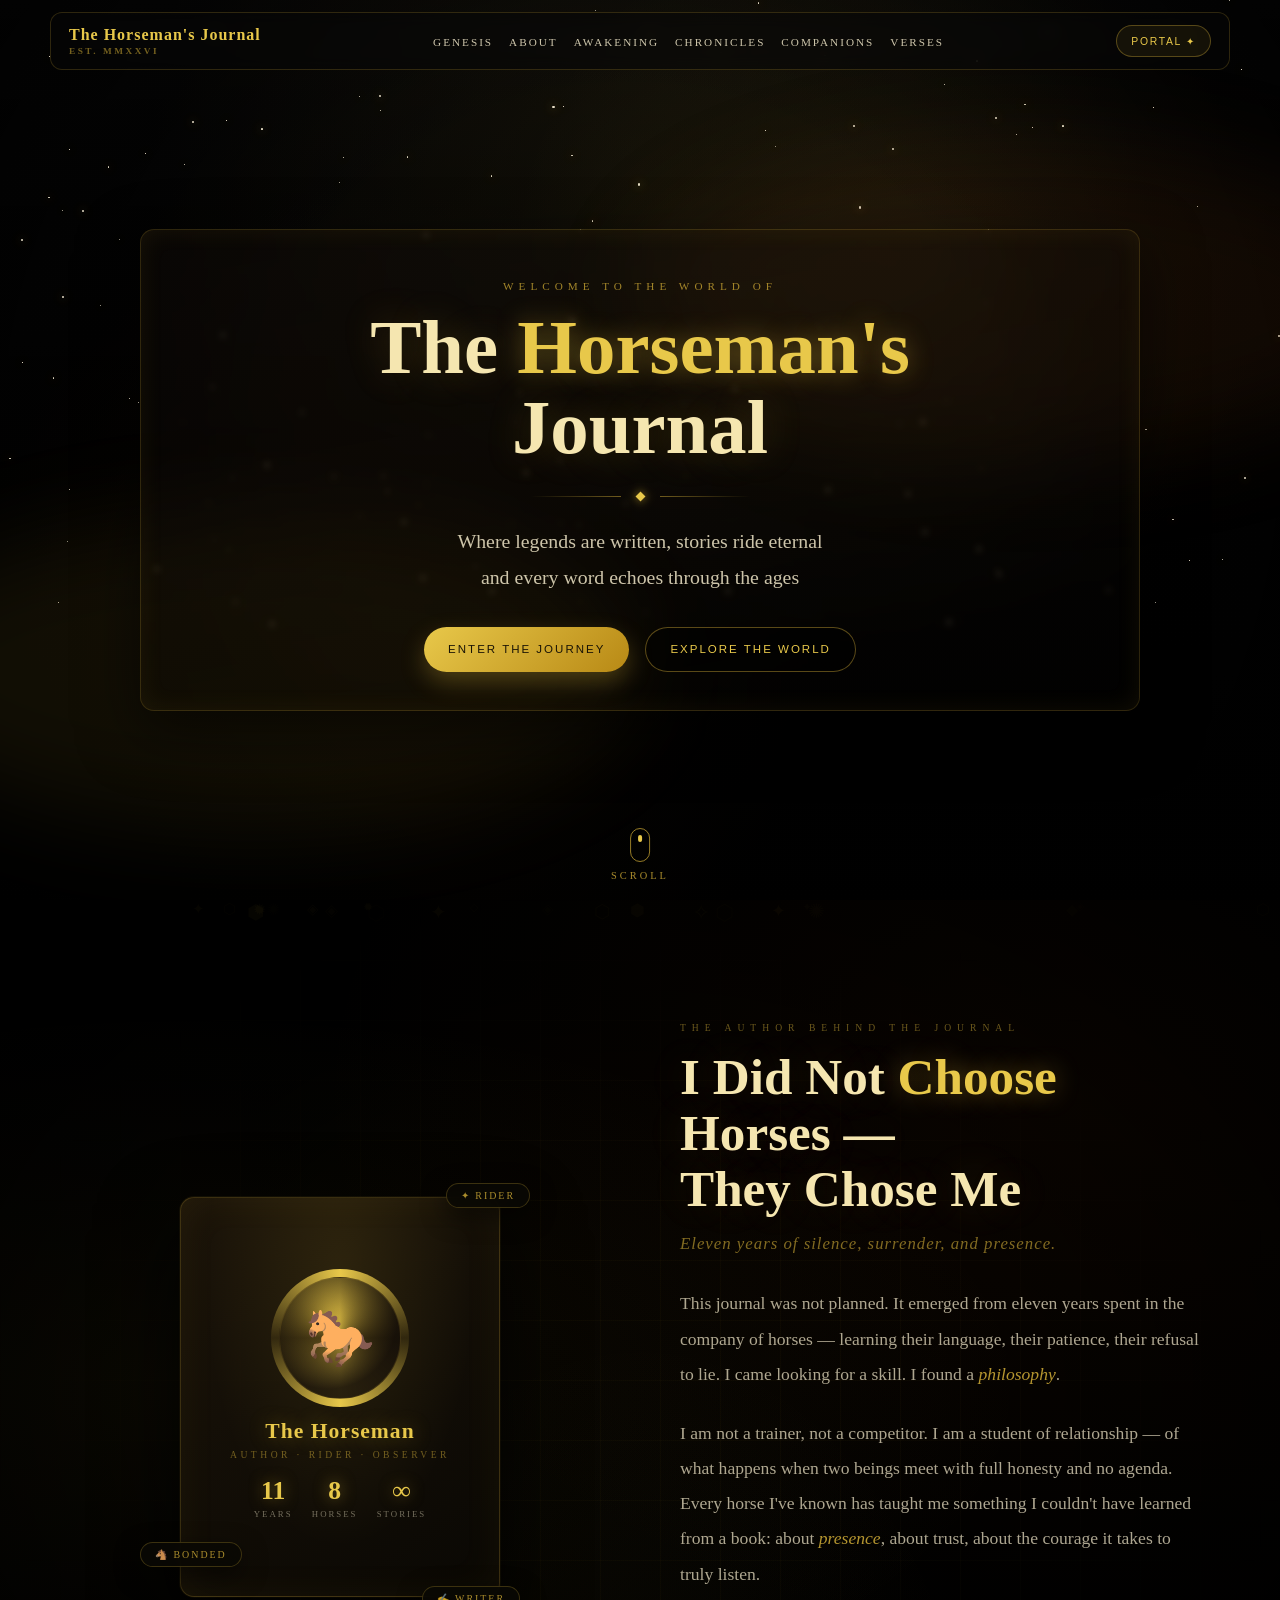
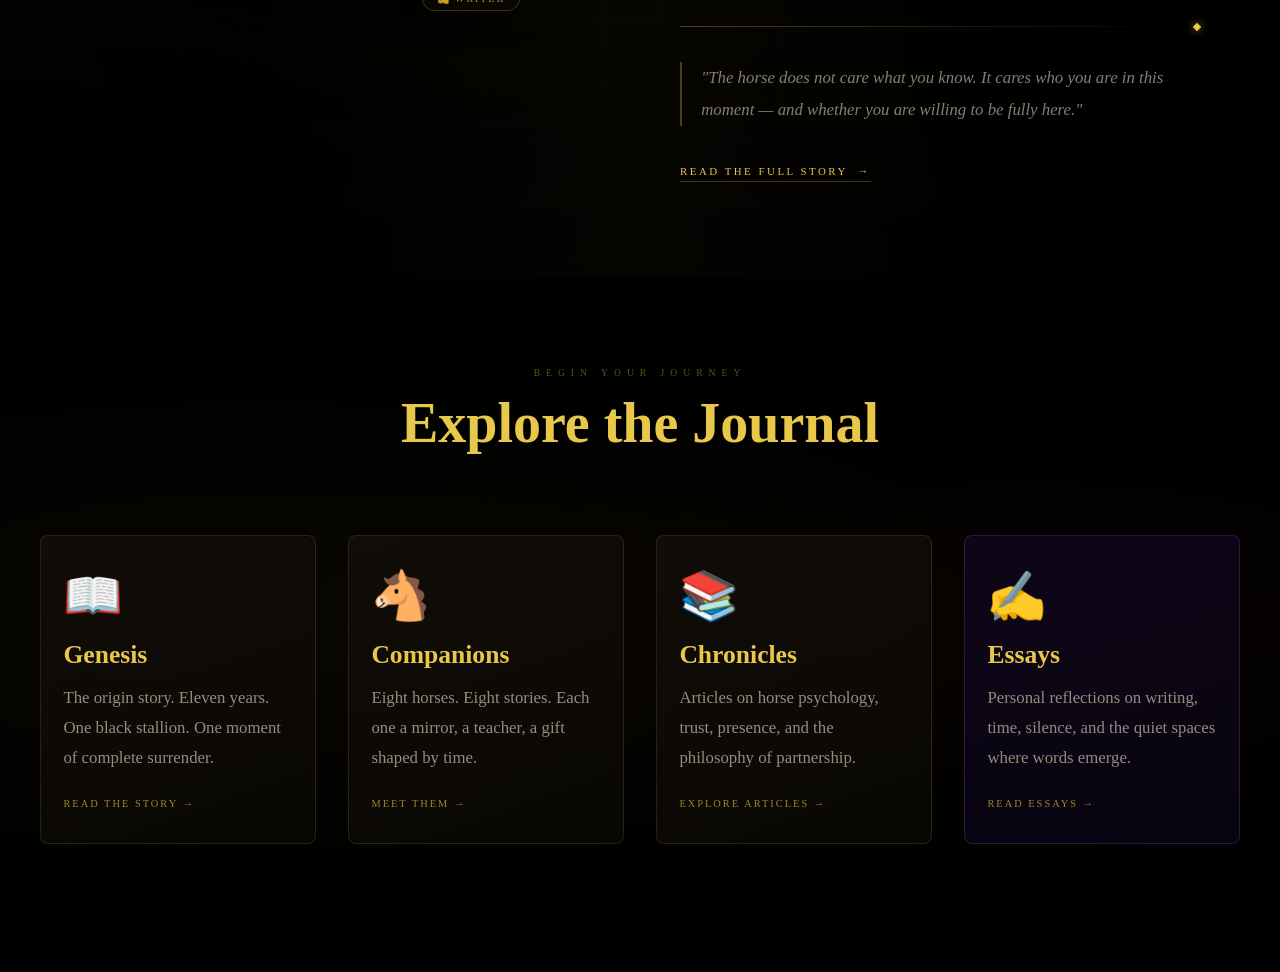
==== commit b675ae23: "Update index.html" ====
--- a/index.html
+++ b/index.html
@@ -16,19 +16,19 @@
     <nav class="nav3d">
       <a href="index.html" class="brand">The Horseman's Journal<small>EST. MMXXVI</small></a>
       <ul class="links">
-        <li><a href="index.html">GENESIS</a></li>
-<li><a href="genesis.html">ABOUT</a></li>
-<li><a href="awakening.html">AWAKENING</a></li>
-<li><a href="chronicles.html">CHRONICLES</a></li>
-<li><a href="companions.html">COMPANIONS</a></li>
-<li><a href="essays.html">VERSES</a></li>
+        <li><a href="genesis.html">GENESIS</a></li>
+        <li><a href="about.html">ABOUT</a></li>
+        <li><a href="awakening.html">AWAKENING</a></li>
+        <li><a href="chronicles.html">CHRONICLES</a></li>
+        <li><a href="companions.html">COMPANIONS</a></li>
+        <li><a href="essays.html">VERSES</a></li>
       </ul>
       <button class="portal-btn" type="button">PORTAL ✦</button>
     </nav>
   </header>
 
   <!-- ═══════════════════════════════════
-       SECTION 1 — HERO (unchanged)
+       SECTION 1 — HERO
   ════════════════════════════════════ -->
   <section class="hero" id="genesis">
     <video class="hero-video" autoplay muted loop playsinline>
@@ -88,7 +88,6 @@
           <div class="about-portrait-frame">
             <div class="about-avatar-ring">
               <div class="about-avatar-inner">
-                <!-- Replace the emoji with an <img> tag once you have a photo -->
                 🐎
               </div>
             </div>
@@ -142,14 +141,12 @@
         </p>
 
         <div class="about-cta">
-          <a href="genesis.html">Read the Full Story <span>→</span></a>
+          <a href="about.html">Read the Full Story <span>→</span></a>
         </div>
       </div>
 
     </div>
   </section>
-
-  
 
   <!-- ═══════════════════════════════════
        EXPLORE SECTION
--- a/css/hero.css
+++ b/css/hero.css
@@ -325,7 +325,6 @@
   isolation: isolate;
 }
 
-/* deep scene background layers */
 .about-bg-layer {
   position: absolute;
   inset: 0;
@@ -349,7 +348,6 @@
   background: radial-gradient(ellipse at center, transparent 40%, rgba(0,0,0,0.85) 100%);
 }
 
-/* floating runes / particles */
 .about-particles {
   position: absolute;
   inset: 0;
@@ -364,7 +362,6 @@
   user-select: none;
 }
 
-/* main layout */
 .about-inner {
   position: relative;
   z-index: 2;
@@ -378,7 +375,6 @@
   width: 100%;
 }
 
-/* Left: portrait + floating badges */
 .about-portrait-col {
   position: relative;
   display: flex;
@@ -489,7 +485,6 @@
   text-transform: uppercase;
 }
 
-/* floating badge chips */
 .about-badge {
   position: absolute;
   background: rgba(10, 8, 4, 0.88);
@@ -508,7 +503,6 @@
 .about-badge-2 { bottom: 30px; left: -40px; animation: badgeFloat 7s ease-in-out infinite 1.5s; }
 .about-badge-3 { bottom: -14px; right: -20px; animation: badgeFloat 5.5s ease-in-out infinite 0.8s; }
 
-/* Right: text content */
 .about-text-col {
   position: relative;
 }
@@ -609,7 +603,6 @@
 }
 .about-cta a:hover { letter-spacing: 3.5px; border-color: var(--gold); }
 
-/* animated in state */
 .about-inner.revealed .about-eyebrow,
 .about-inner.revealed .about-title,
 .about-inner.revealed .about-subtitle,
@@ -684,7 +677,6 @@
   letter-spacing: 1px;
 }
 
-/* 3D card grid */
 .companions-grid {
   max-width: 1200px;
   margin: 0 auto;
@@ -745,7 +737,6 @@
 }
 .companion-card:hover .companion-card-inner::before { opacity: 1; }
 
-/* glow orb behind each card */
 .companion-card-glow {
   position: absolute;
   width: 180px;
@@ -828,7 +819,6 @@
 }
 .companion-card:hover .companion-years-bar::after { left: 0; }
 
-/* "View All" footer link */
 .companions-footer {
   text-align: center;
   margin-top: 4rem;
@@ -859,7 +849,7 @@
 }
 
 /* ============================================
-   EXPLORE SECTION (kept)
+   EXPLORE SECTION
    ============================================ */
 .explore {
   position: relative;
@@ -952,7 +942,9 @@
   border-color: rgba(180, 100, 255, 0.2);
 }
 
-/* Animations */
+/* ============================================
+   ANIMATIONS
+   ============================================ */
 @keyframes twinkle {
   0%, 100% { opacity: 0.2; transform: scale(0.8); }
   50% { opacity: 1; transform: scale(1.15); }
@@ -993,7 +985,9 @@
   100% { transform: translateY(-10vh) rotate(360deg); opacity: 0; }
 }
 
-/* Responsive */
+/* ============================================
+   RESPONSIVE
+   ============================================ */
 @media (max-width: 980px) {
   .links { display: none; }
   .about-inner { grid-template-columns: 1fr; gap: 3rem; }
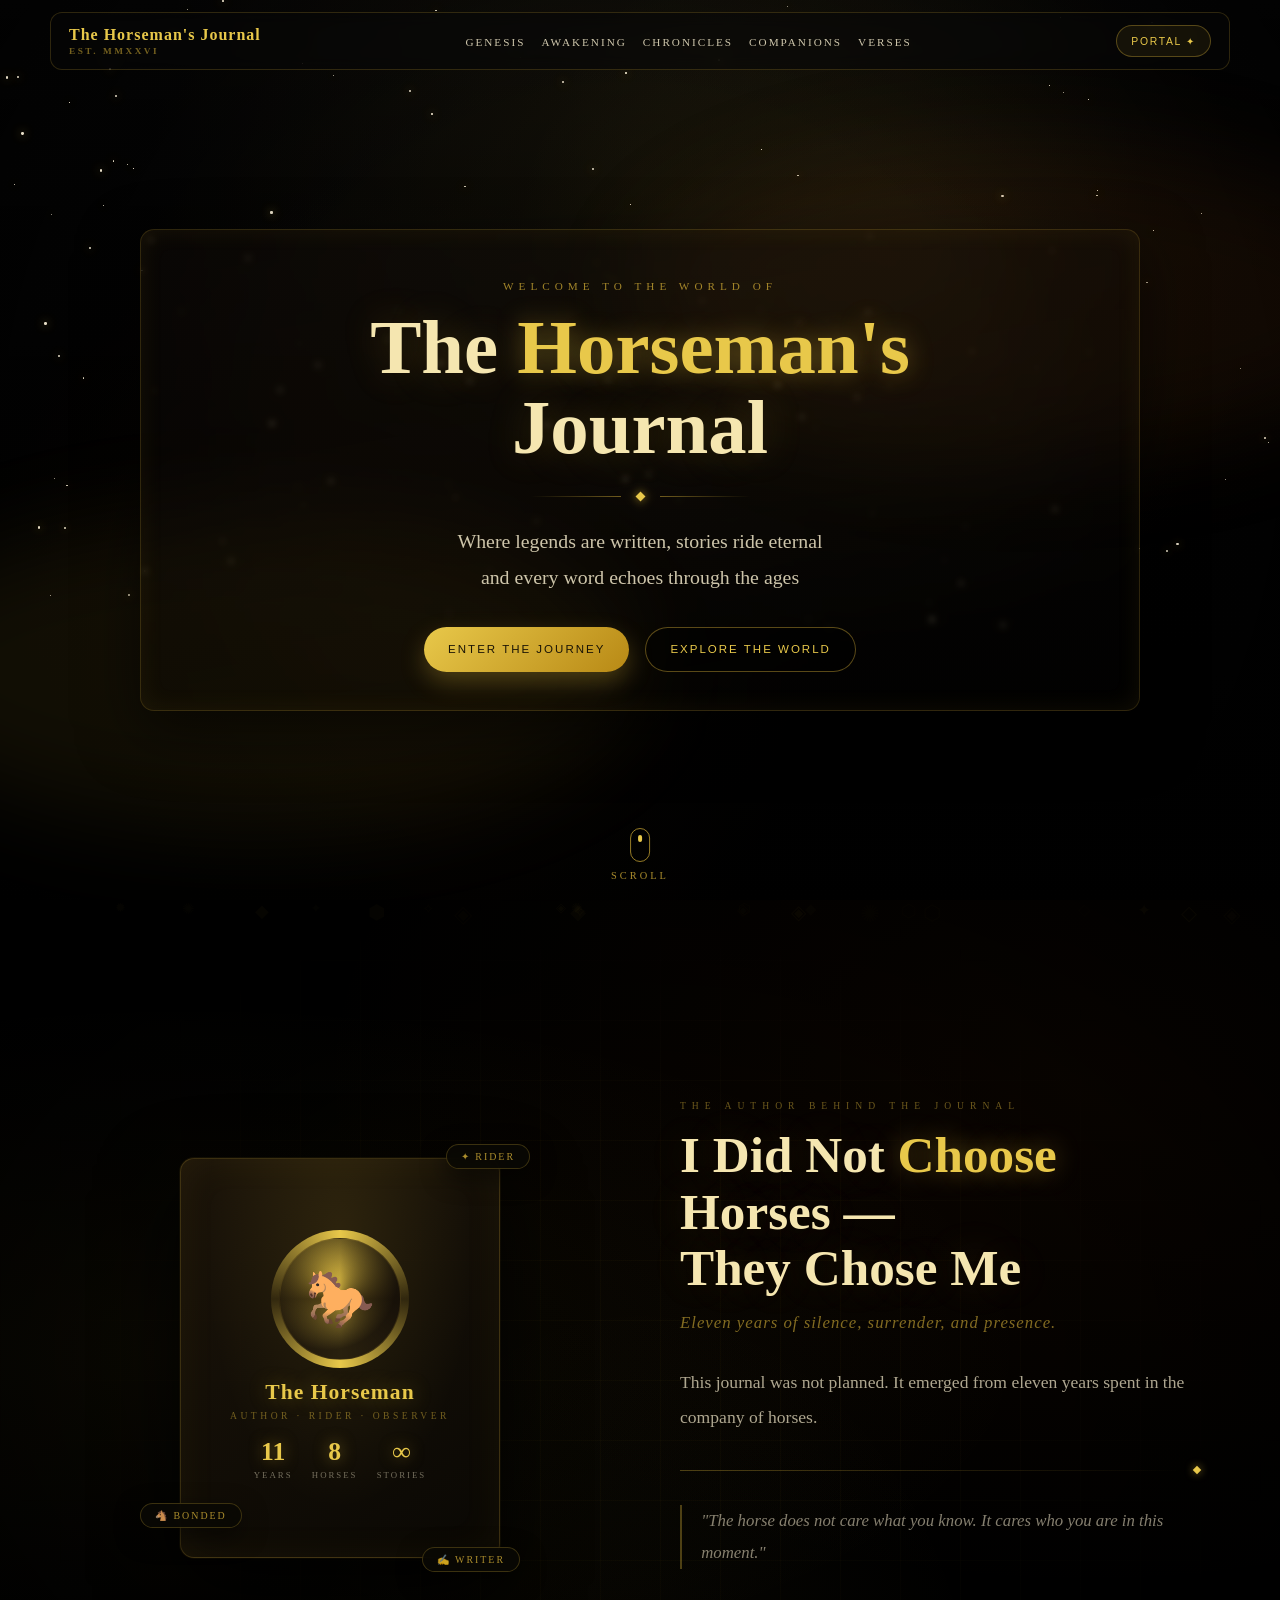
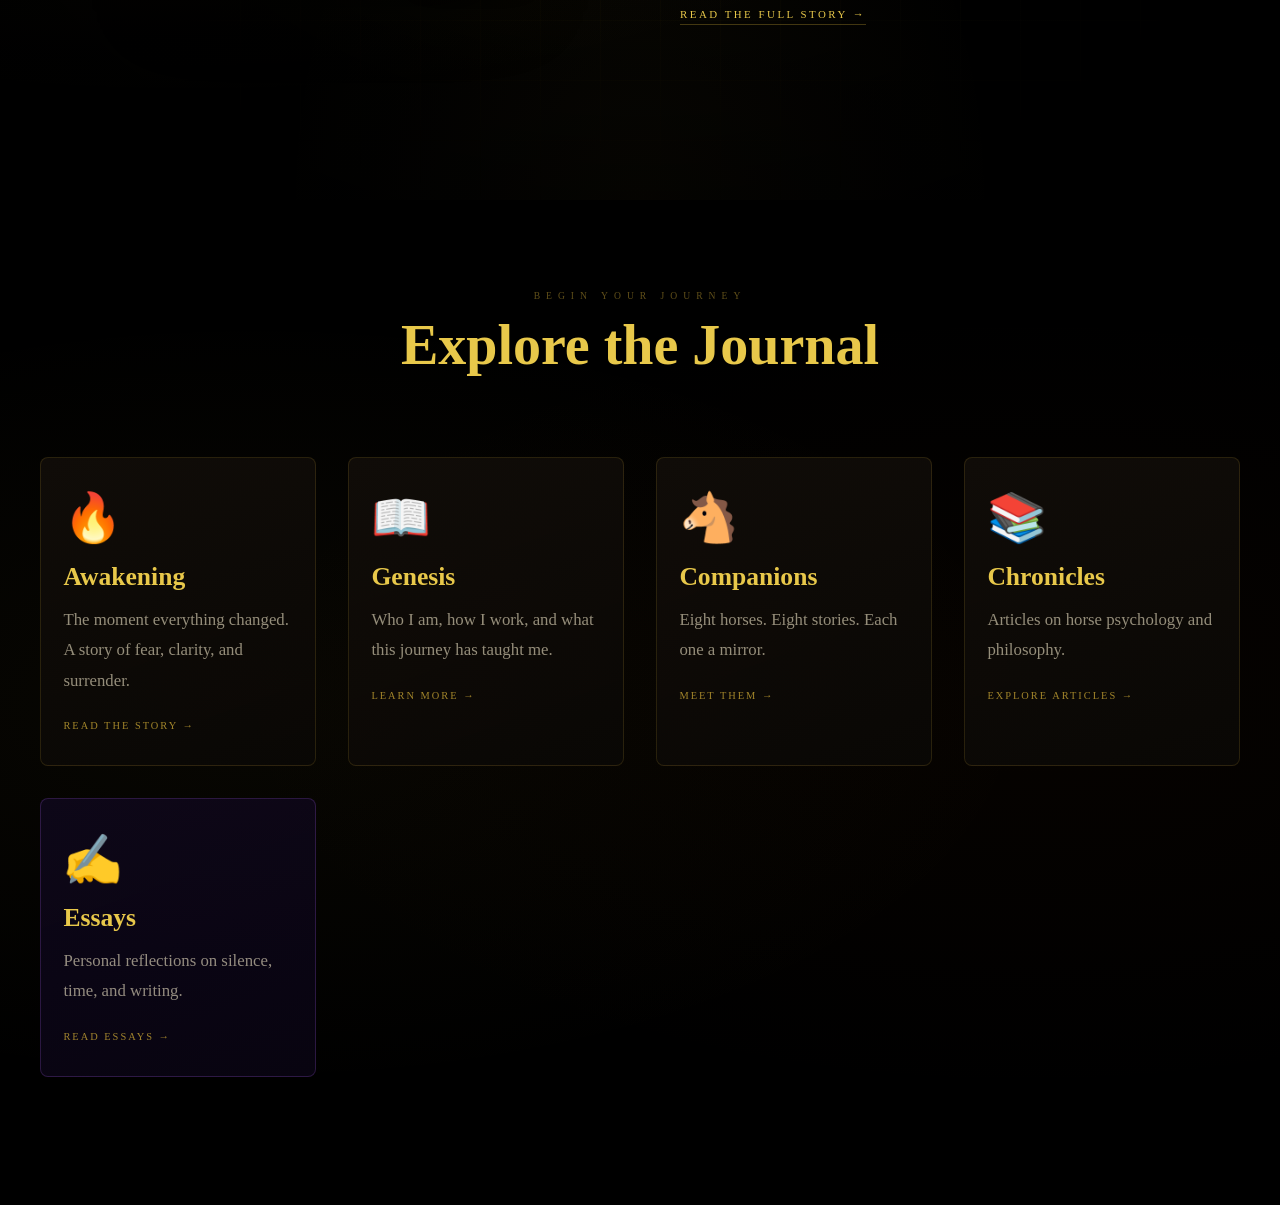
==== commit b139793f: "Refactor index.html for clarity and updates" ====
--- a/index.html
+++ b/index.html
@@ -17,7 +17,6 @@
       <a href="index.html" class="brand">The Horseman's Journal<small>EST. MMXXVI</small></a>
       <ul class="links">
         <li><a href="genesis.html">GENESIS</a></li>
-        <li><a href="about.html">ABOUT</a></li>
         <li><a href="awakening.html">AWAKENING</a></li>
         <li><a href="chronicles.html">CHRONICLES</a></li>
         <li><a href="companions.html">COMPANIONS</a></li>
@@ -27,9 +26,7 @@
     </nav>
   </header>
 
-  <!-- ═══════════════════════════════════
-       SECTION 1 — HERO
-  ════════════════════════════════════ -->
+  <!-- HERO -->
   <section class="hero" id="genesis">
     <video class="hero-video" autoplay muted loop playsinline>
       <source src="hero-bg.mp4" type="video/mp4" />
@@ -59,8 +56,14 @@
         </p>
 
         <div class="hero-cta">
-          <button class="cta-primary" onclick="window.location.href='genesis.html'">Enter the Journey</button>
-          <button class="cta-secondary" onclick="window.location.href='chronicles.html'">Explore the World</button>
+          <!-- FIXED -->
+          <button class="cta-primary" onclick="window.location.href='awakening.html'">
+            Enter the Journey
+          </button>
+
+          <button class="cta-secondary" onclick="window.location.href='chronicles.html'">
+            Explore the World
+          </button>
         </div>
       </div>
     </div>
@@ -71,9 +74,7 @@
     </div>
   </section>
 
-  <!-- ═══════════════════════════════════
-       SECTION 2 — ABOUT ME
-  ════════════════════════════════════ -->
+  <!-- ABOUT PREVIEW -->
   <section class="about" id="about">
     <div class="about-bg-layer layer-dust"></div>
     <div class="about-bg-layer layer-grid"></div>
@@ -82,53 +83,36 @@
 
     <div class="about-inner" id="aboutInner">
 
-      <!-- Portrait Column -->
       <div class="about-portrait-col">
         <div class="about-portrait-scene" id="aboutPortrait">
           <div class="about-portrait-frame">
             <div class="about-avatar-ring">
-              <div class="about-avatar-inner">
-                🐎
-              </div>
+              <div class="about-avatar-inner">🐎</div>
             </div>
             <div class="about-name-badge">
               <h3>The Horseman</h3>
               <span>Author · Rider · Observer</span>
             </div>
             <div class="about-stats-row">
-              <div class="about-stat">
-                <strong>11</strong>
-                <small>Years</small>
-              </div>
-              <div class="about-stat">
-                <strong>8</strong>
-                <small>Horses</small>
-              </div>
-              <div class="about-stat">
-                <strong>∞</strong>
-                <small>Stories</small>
-              </div>
+              <div class="about-stat"><strong>11</strong><small>Years</small></div>
+              <div class="about-stat"><strong>8</strong><small>Horses</small></div>
+              <div class="about-stat"><strong>∞</strong><small>Stories</small></div>
             </div>
           </div>
 
-          <!-- Floating badges -->
           <span class="about-badge about-badge-1">✦ Rider</span>
           <span class="about-badge about-badge-2">🐴 Bonded</span>
           <span class="about-badge about-badge-3">✍ Writer</span>
         </div>
       </div>
 
-      <!-- Text Column -->
       <div class="about-text-col">
         <p class="about-eyebrow">The Author Behind the Journal</p>
         <h2 class="about-title">I Did Not <span class="gold">Choose</span> Horses —<br />They Chose Me</h2>
         <p class="about-subtitle">Eleven years of silence, surrender, and presence.</p>
 
         <p class="about-body">
-          This journal was not planned. It emerged from eleven years spent in the company of horses — learning their language, their patience, their refusal to lie. I came looking for a skill. I found a <strong>philosophy</strong>.
-        </p>
-        <p class="about-body">
-          I am not a trainer, not a competitor. I am a student of relationship — of what happens when two beings meet with full honesty and no agenda. Every horse I've known has taught me something I couldn't have learned from a book: about <strong>presence</strong>, about trust, about the courage it takes to truly listen.
+          This journal was not planned. It emerged from eleven years spent in the company of horses.
         </p>
 
         <div class="about-divider">
@@ -137,20 +121,19 @@
         </div>
 
         <p class="about-quote">
-          "The horse does not care what you know. It cares who you are in this moment — and whether you are willing to be fully here."
+          "The horse does not care what you know. It cares who you are in this moment."
         </p>
 
+        <!-- KEEPING your about page -->
         <div class="about-cta">
-          <a href="about.html">Read the Full Story <span>→</span></a>
+          <a href="genesis.html">Read the Full Story →</a>
         </div>
       </div>
 
     </div>
   </section>
 
-  <!-- ═══════════════════════════════════
-       EXPLORE SECTION
-  ════════════════════════════════════ -->
+  <!-- EXPLORE -->
   <section class="explore">
     <div class="explore-header">
       <p class="explore-eyebrow">Begin Your Journey</p>
@@ -158,33 +141,53 @@
     </div>
 
     <div class="explore-grid">
+
+      <!-- ✅ ADDED (IMPORTANT) -->
+      <a href="awakening.html" class="explore-card">
+        <span class="explore-icon">🔥</span>
+        <h3 class="explore-card-title">Awakening</h3>
+        <p class="explore-card-desc">
+          The moment everything changed. A story of fear, clarity, and surrender.
+        </p>
+        <span class="explore-card-link">Read the Story</span>
+      </a>
+
       <a href="genesis.html" class="explore-card">
         <span class="explore-icon">📖</span>
         <h3 class="explore-card-title">Genesis</h3>
-        <p class="explore-card-desc">The origin story. Eleven years. One black stallion. One moment of complete surrender.</p>
-        <span class="explore-card-link">Read the Story</span>
+        <p class="explore-card-desc">
+          Who I am, how I work, and what this journey has taught me.
+        </p>
+        <span class="explore-card-link">Learn More</span>
       </a>
 
       <a href="companions.html" class="explore-card">
         <span class="explore-icon">🐴</span>
         <h3 class="explore-card-title">Companions</h3>
-        <p class="explore-card-desc">Eight horses. Eight stories. Each one a mirror, a teacher, a gift shaped by time.</p>
+        <p class="explore-card-desc">
+          Eight horses. Eight stories. Each one a mirror.
+        </p>
         <span class="explore-card-link">Meet Them</span>
       </a>
 
       <a href="chronicles.html" class="explore-card">
         <span class="explore-icon">📚</span>
         <h3 class="explore-card-title">Chronicles</h3>
-        <p class="explore-card-desc">Articles on horse psychology, trust, presence, and the philosophy of partnership.</p>
+        <p class="explore-card-desc">
+          Articles on horse psychology and philosophy.
+        </p>
         <span class="explore-card-link">Explore Articles</span>
       </a>
 
       <a href="essays.html" class="explore-card essays-card">
         <span class="explore-icon">✍️</span>
         <h3 class="explore-card-title">Essays</h3>
-        <p class="explore-card-desc">Personal reflections on writing, time, silence, and the quiet spaces where words emerge.</p>
+        <p class="explore-card-desc">
+          Personal reflections on silence, time, and writing.
+        </p>
         <span class="explore-card-link">Read Essays</span>
       </a>
+
     </div>
   </section>
 
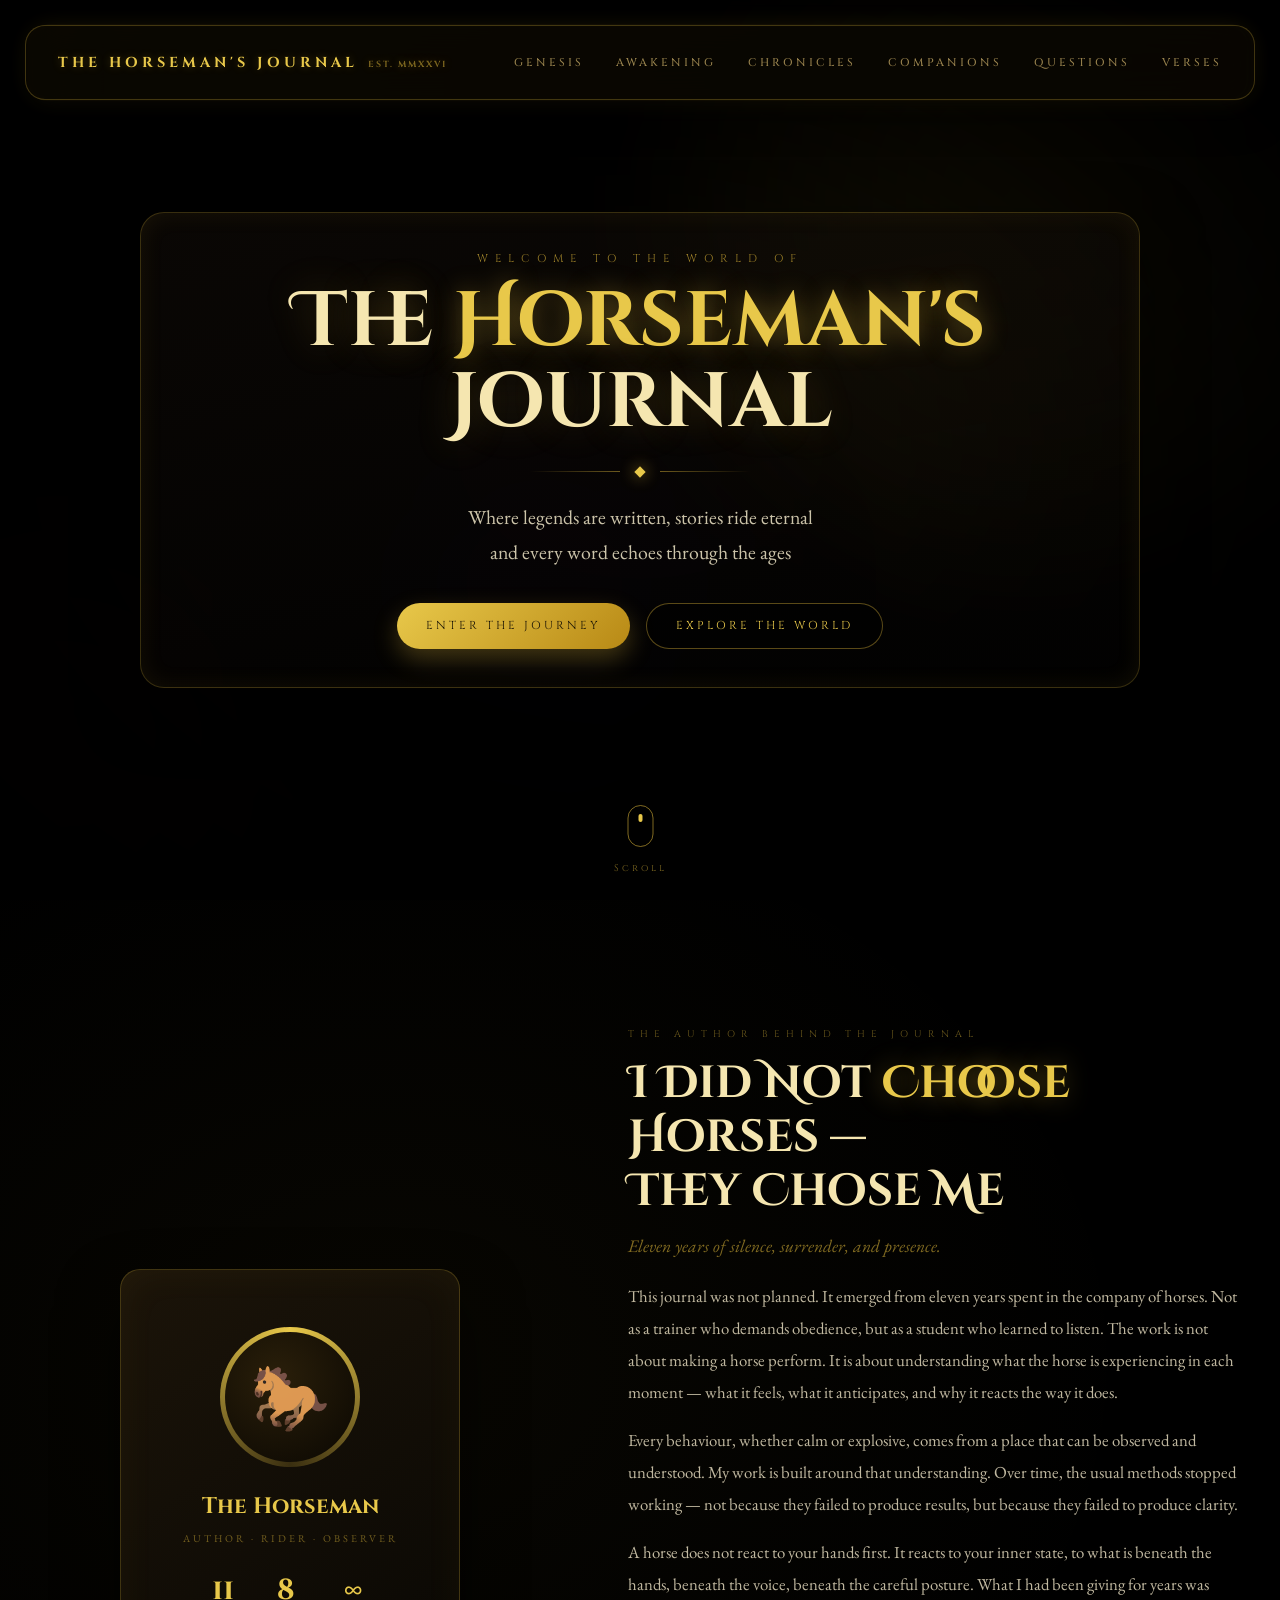
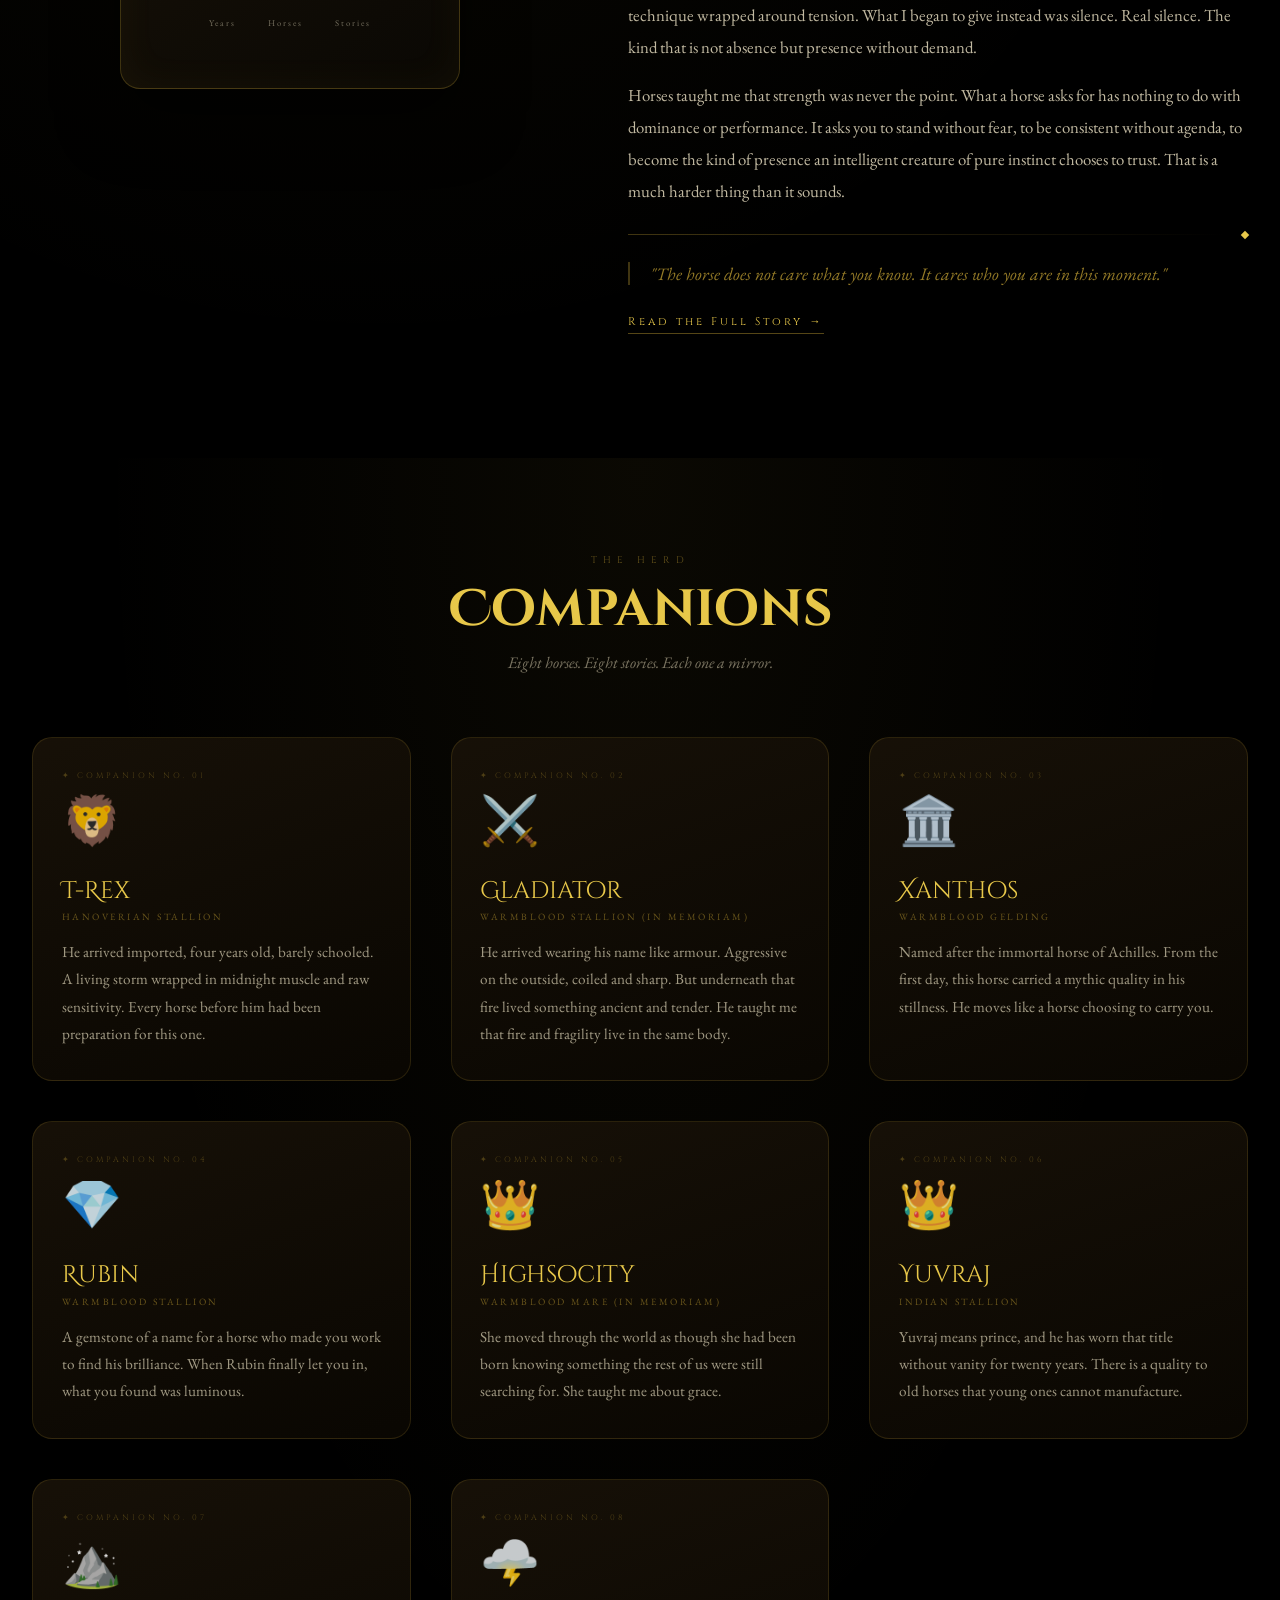
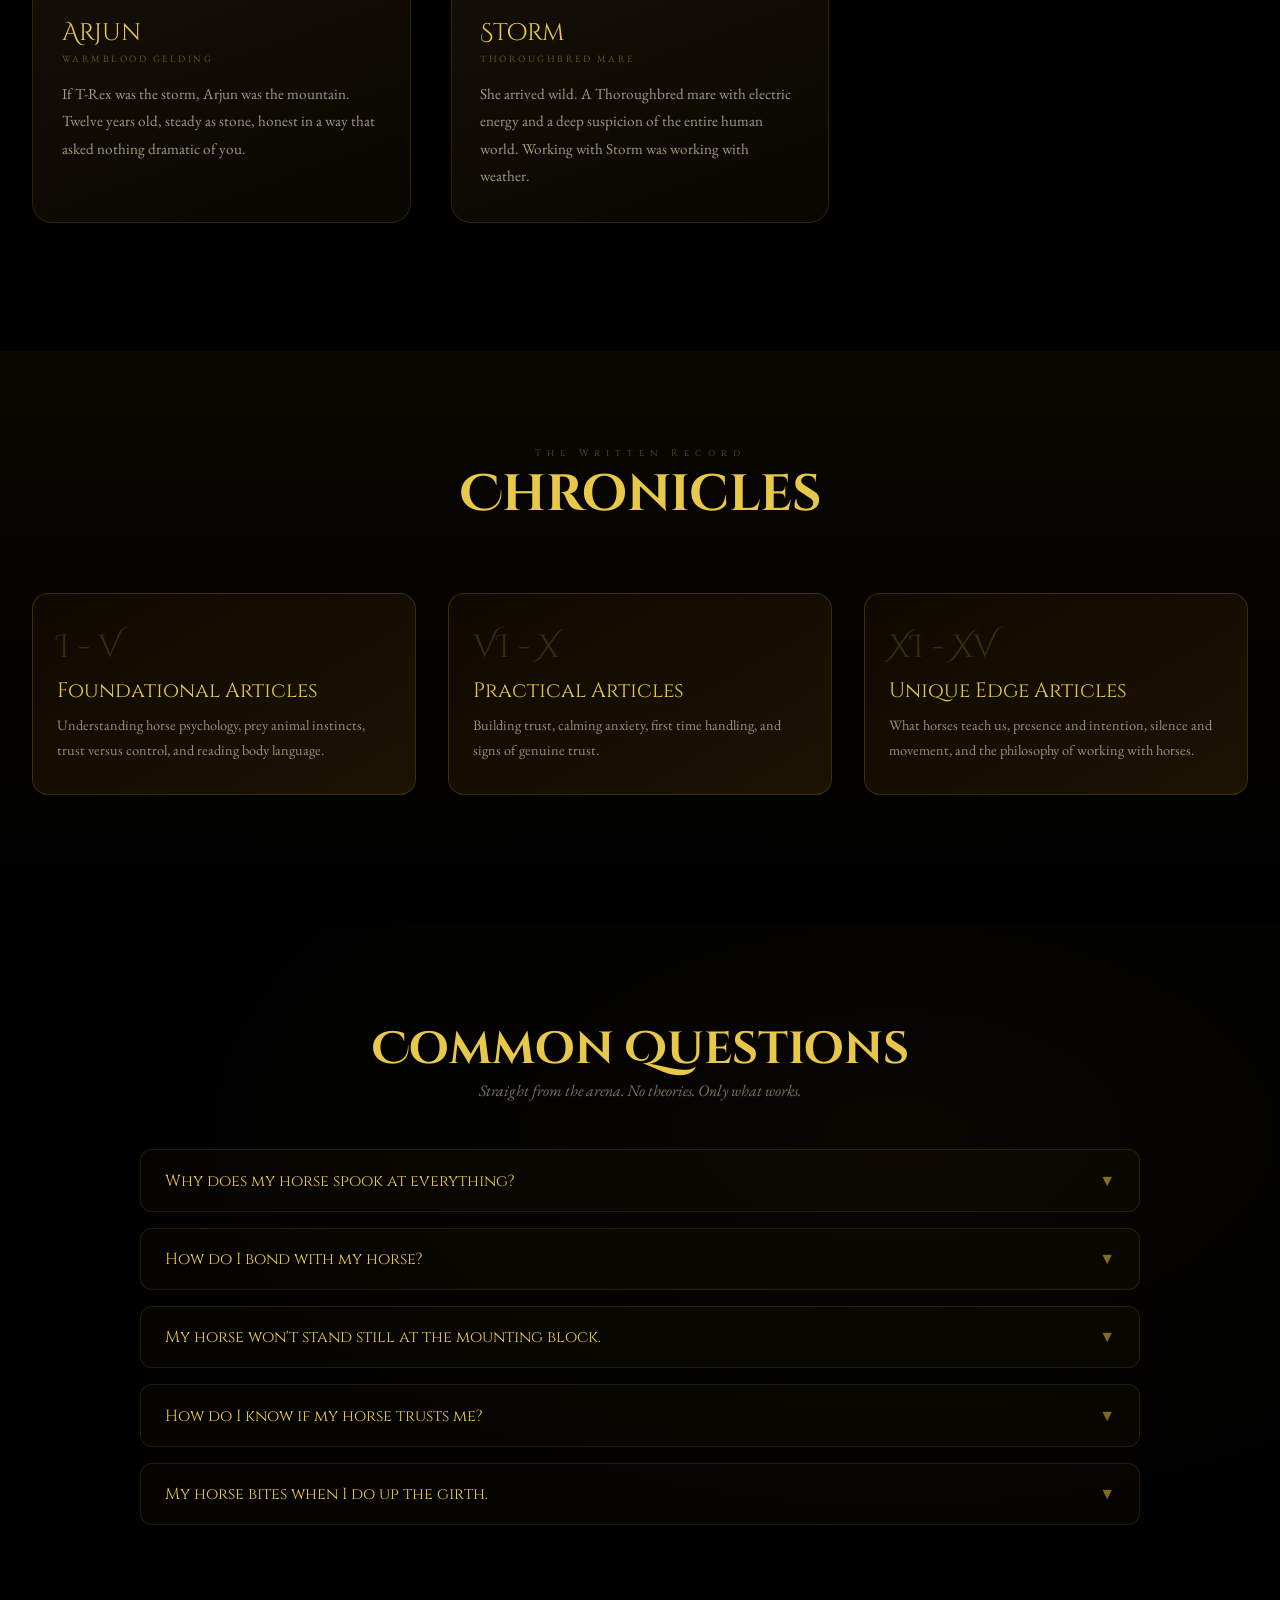
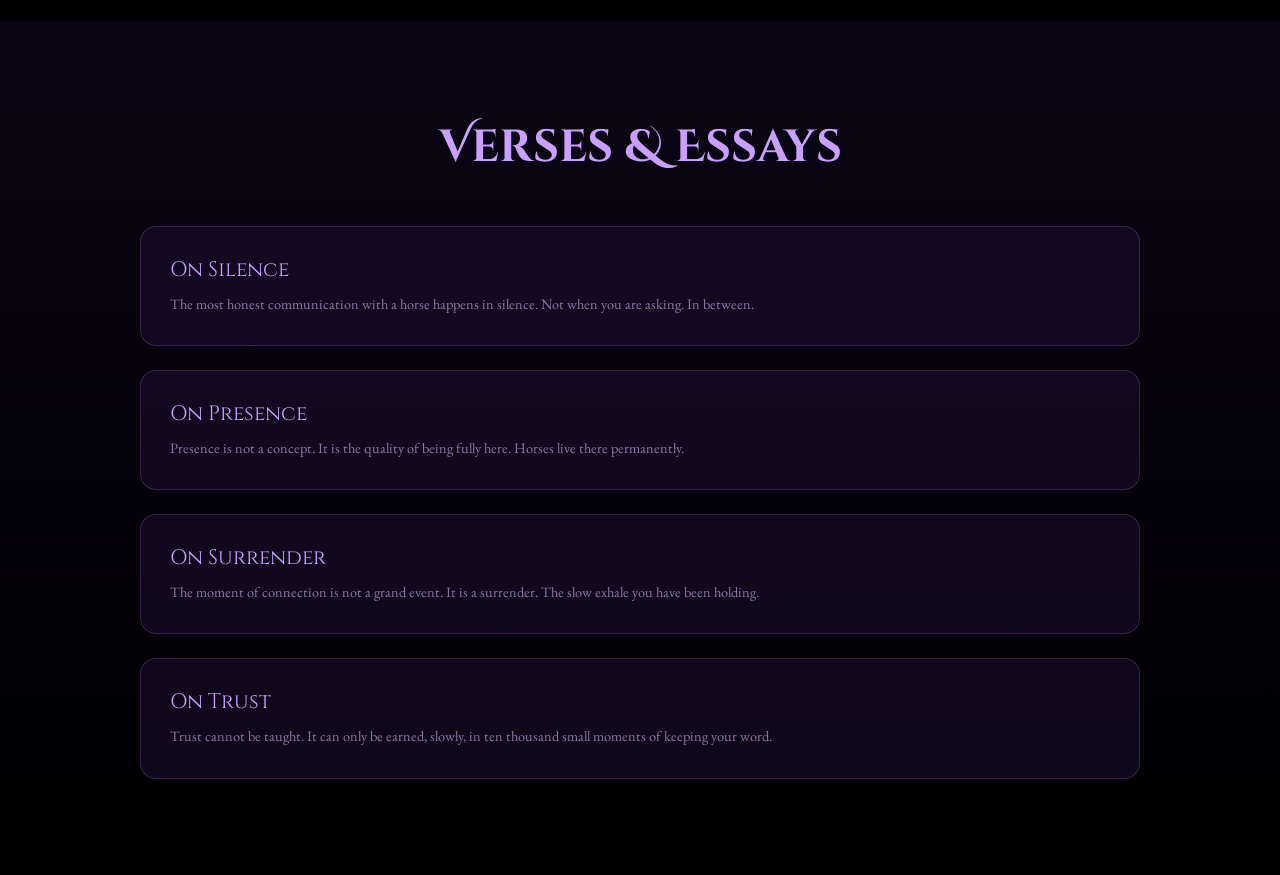
==== commit 97fbf162: "Update index.html" ====
--- a/index.html
+++ b/index.html
@@ -3,86 +3,883 @@
 <head>
   <meta charset="UTF-8" />
   <meta name="viewport" content="width=device-width, initial-scale=1.0" />
-  <title>The Horseman's Journal</title>
-  <link rel="stylesheet" href="css/hero.css" />
+  <title>The Horseman's Journal | Awakening · Chronicles · Companions</title>
+  <link rel="preconnect" href="https://fonts.googleapis.com">
+  <link rel="preconnect" href="https://fonts.gstatic.com" crossorigin>
+  <link href="https://fonts.googleapis.com/css2?family=Cinzel:wght@400;500;600;700;900&family=Cinzel+Decorative:wght@400;700;900&family=EB+Garamond:ital,wght@0,400;0,500;0,600;0,700;1,400;1,500;1,600&family=Cormorant+Garamond:ital,wght@0,300;0,400;0,500;0,600;1,300;1,400;1,500&display=swap" rel="stylesheet">
+  <style>
+    * {
+      margin: 0;
+      padding: 0;
+      box-sizing: border-box;
+    }
+
+    body {
+      background: #000000;
+      color: rgba(240, 230, 200, 0.85);
+      font-family: 'EB Garamond', serif;
+      overflow-x: hidden;
+    }
+
+    /* Floating Orbs */
+    .orb {
+      position: fixed;
+      border-radius: 50%;
+      filter: blur(80px);
+      pointer-events: none;
+      z-index: 0;
+    }
+    .orb1 {
+      width: 60vw;
+      height: 60vw;
+      top: -20vh;
+      right: -10vw;
+      background: radial-gradient(circle, rgba(212, 175, 55, 0.12), transparent);
+    }
+    .orb2 {
+      width: 40vw;
+      height: 40vw;
+      bottom: -10vh;
+      left: -15vw;
+      background: radial-gradient(circle, rgba(100, 40, 0, 0.1), transparent);
+    }
+    .orb3 {
+      width: 35vw;
+      height: 35vw;
+      top: 40vh;
+      left: 25vw;
+      background: radial-gradient(circle, rgba(50, 20, 80, 0.08), transparent);
+    }
+
+    /* ----- 3D LUXURY NAVIGATION BAR ----- */
+    .navbar-wrapper {
+      position: fixed;
+      top: 25px;
+      left: 25px;
+      right: 25px;
+      z-index: 1000;
+      display: flex;
+      justify-content: center;
+      perspective: 1200px;
+    }
+    .scene {
+      width: 100%;
+      max-width: 1400px;
+      transform-style: preserve-3d;
+    }
+    .nav3d {
+      position: relative;
+      width: 100%;
+      height: 75px;
+      transform-style: preserve-3d;
+      transform: rotateX(0deg) translateZ(0);
+      transition: transform 0.4s cubic-bezier(0.23, 1, 0.32, 1);
+    }
+    .nav3d:hover {
+      transform: rotateX(3deg) translateZ(18px);
+    }
+    .nav3d .face {
+      position: absolute;
+      inset: 0;
+      border-radius: 20px;
+      pointer-events: none;
+    }
+    .face-back {
+      background: rgba(0, 0, 0, 0.96);
+      transform: translateZ(-14px);
+      border: 1px solid rgba(212, 175, 55, 0.25);
+    }
+    .face-bottom-wall {
+      background: rgba(0, 0, 0, 0.92);
+      transform: translateY(10px) translateZ(-10px) rotateX(-10deg);
+      height: 24px;
+      bottom: -12px;
+      top: auto;
+    }
+    .face-left-wall {
+      background: rgba(0, 0, 0, 0.92);
+      transform: translateX(-10px) translateZ(-10px) rotateY(10deg);
+      width: 24px;
+      right: auto;
+    }
+    .face-right-wall {
+      background: rgba(0, 0, 0, 0.92);
+      transform: translateX(10px) translateZ(-10px) rotateY(-10deg);
+      width: 24px;
+      left: auto;
+    }
+    .face-top {
+      background: linear-gradient(135deg, rgba(212, 175, 55, 0.18), rgba(212, 175, 55, 0.06));
+      transform: translateZ(-5px);
+      border: 1px solid rgba(212, 175, 55, 0.3);
+      box-shadow: 0 0 25px rgba(212, 175, 55, 0.12);
+    }
+    .nav-content {
+      position: relative;
+      z-index: 10;
+      display: flex;
+      align-items: center;
+      justify-content: space-between;
+      padding: 0 32px;
+      height: 75px;
+      background: rgba(8, 6, 2, 0.92);
+      backdrop-filter: blur(20px);
+      border-radius: 20px;
+      border: 1px solid rgba(212, 175, 55, 0.28);
+      box-shadow: 0 15px 35px rgba(0, 0, 0, 0.5);
+    }
+    .brand {
+      font-family: 'Cinzel', serif;
+      font-size: 0.9rem;
+      font-weight: 700;
+      letter-spacing: 4px;
+      color: #E8C84A;
+      text-decoration: none;
+      text-transform: uppercase;
+      text-shadow: 0 0 8px rgba(212, 175, 55, 0.3);
+    }
+    .brand small {
+      font-size: 0.55rem;
+      letter-spacing: 2px;
+      color: rgba(212, 175, 55, 0.55);
+      margin-left: 10px;
+    }
+    .links {
+      display: flex;
+      gap: 2rem;
+      list-style: none;
+    }
+    .links li a {
+      font-family: 'Cinzel', serif;
+      font-size: 0.7rem;
+      font-weight: 500;
+      letter-spacing: 3px;
+      color: rgba(232, 200, 120, 0.65);
+      text-decoration: none;
+      text-transform: uppercase;
+      transition: all 0.3s ease;
+      padding: 8px 0;
+      position: relative;
+      display: inline-block;
+      cursor: pointer;
+    }
+    .links li a::before {
+      content: '';
+      position: absolute;
+      bottom: 0;
+      left: 50%;
+      width: 0;
+      height: 1.5px;
+      background: linear-gradient(90deg, transparent, #E8C84A, transparent);
+      transition: all 0.3s ease;
+      transform: translateX(-50%);
+    }
+    .links li a:hover::before,
+    .links li a.active::before {
+      width: 70%;
+    }
+    .links li a:hover,
+    .links li a.active {
+      color: #E8C84A;
+      text-shadow: 0 0 10px rgba(212, 175, 55, 0.4);
+    }
+
+    /* ----- HERO SECTION ----- */
+    .hero {
+      position: relative;
+      width: 100%;
+      height: 100vh;
+      min-height: 650px;
+      overflow: hidden;
+      display: flex;
+      align-items: center;
+      justify-content: center;
+    }
+    .hero-bg-canvas {
+      position: absolute;
+      top: 0;
+      left: 0;
+      width: 100%;
+      height: 100%;
+      object-fit: cover;
+      z-index: 0;
+      opacity: 0.4;
+      pointer-events: none;
+    }
+    .hero-bg-canvas video {
+      width: 100%;
+      height: 100%;
+      object-fit: cover;
+    }
+    .hero-overlay {
+      position: absolute;
+      inset: 0;
+      background: radial-gradient(ellipse at 50% 50%, transparent 30%, rgba(0, 0, 0, 0.7) 100%);
+      z-index: 1;
+    }
+    .hero-vignette {
+      position: absolute;
+      inset: 0;
+      background: radial-gradient(ellipse at 50% 50%, transparent 20%, rgba(0, 0, 0, 0.8) 100%);
+      z-index: 2;
+    }
+    .hero-3d-wrap {
+      position: relative;
+      z-index: 10;
+      width: min(1000px, 92vw);
+      transform-style: preserve-3d;
+      transition: transform 200ms ease-out;
+    }
+    .hero-content {
+      text-align: center;
+      padding: clamp(1.5rem, 3vw, 2.5rem);
+      border: 1px solid rgba(212, 175, 55, 0.25);
+      border-radius: 24px;
+      backdrop-filter: blur(4px);
+      background: linear-gradient(170deg, rgba(20, 14, 9, 0.5), rgba(7, 6, 5, 0.2));
+      box-shadow: 0 20px 60px rgba(0, 0, 0, 0.55), inset 0 0 24px rgba(212, 175, 55, 0.08);
+    }
+    .hero-pre {
+      font-family: 'Cinzel', serif;
+      font-size: 0.7rem;
+      letter-spacing: 7px;
+      color: rgba(212, 175, 55, 0.7);
+      text-transform: uppercase;
+      margin-bottom: 1rem;
+    }
+    .hero-title {
+      font-family: 'Cinzel Decorative', serif;
+      font-size: clamp(2.3rem, 6vw, 5.1rem);
+      line-height: 1.05;
+      color: #f5e6b0;
+      text-shadow: 0 0 38px rgba(212, 175, 55, 0.23);
+      margin: 0;
+    }
+    .gold {
+      color: #E8C84A;
+      text-shadow: 0 0 26px rgba(212, 175, 55, 0.45);
+    }
+    .hero-divider {
+      display: flex;
+      align-items: center;
+      justify-content: center;
+      gap: 1rem;
+      margin: 1.5rem auto;
+    }
+    .dline {
+      width: 90px;
+      height: 1px;
+      background: linear-gradient(90deg, transparent, rgba(212, 175, 55, 0.5));
+    }
+    .dline.r {
+      background: linear-gradient(90deg, rgba(212, 175, 55, 0.5), transparent);
+    }
+    .dgem {
+      width: 8px;
+      height: 8px;
+      transform: rotate(45deg);
+      background: #E8C84A;
+      box-shadow: 0 0 15px rgba(212, 175, 55, 0.8);
+    }
+    .hero-tagline {
+      font-family: 'EB Garamond', serif;
+      font-size: clamp(1rem, 2vw, 1.24rem);
+      color: rgba(240, 230, 200, 0.85);
+      line-height: 1.8;
+      margin-bottom: 2rem;
+    }
+    .hero-cta {
+      display: flex;
+      gap: 1rem;
+      justify-content: center;
+      flex-wrap: wrap;
+    }
+    .cta-primary, .cta-secondary {
+      font-family: 'Cinzel', serif;
+      border: none;
+      cursor: pointer;
+      font-size: 0.72rem;
+      letter-spacing: 3px;
+      text-transform: uppercase;
+      border-radius: 40px;
+      padding: 0.9rem 1.8rem;
+      transition: all 0.3s ease;
+    }
+    .cta-primary {
+      color: #1a1405;
+      background: linear-gradient(135deg, #E8C84A, #b88915);
+      box-shadow: 0 10px 24px rgba(212, 175, 55, 0.3);
+    }
+    .cta-secondary {
+      color: #E8C84A;
+      border: 1px solid rgba(212, 175, 55, 0.42);
+      background: rgba(0, 0, 0, 0.35);
+    }
+    .cta-primary:hover, .cta-secondary:hover {
+      transform: translateY(-3px);
+      filter: brightness(1.05);
+    }
+    .scroll-hint {
+      position: absolute;
+      bottom: 1.5rem;
+      left: 50%;
+      transform: translateX(-50%);
+      text-align: center;
+      z-index: 10;
+    }
+    .scroll-mouse {
+      width: 26px;
+      height: 42px;
+      border: 1.5px solid rgba(212, 175, 55, 0.6);
+      border-radius: 20px;
+      margin: 0 auto 0.5rem;
+      position: relative;
+    }
+    .scroll-mouse::after {
+      content: "";
+      width: 4px;
+      height: 8px;
+      border-radius: 2px;
+      background: #E8C84A;
+      position: absolute;
+      left: 50%;
+      top: 8px;
+      transform: translateX(-50%);
+      animation: scrollDot 1.5s ease-in-out infinite;
+    }
+    .scroll-label {
+      font-family: 'Cinzel', serif;
+      font-size: 0.6rem;
+      letter-spacing: 3px;
+      color: rgba(212, 175, 55, 0.6);
+    }
+    @keyframes scrollDot {
+      0%, 100% { opacity: 0.3; top: 8px; }
+      50% { opacity: 1; top: 20px; }
+    }
+
+    /* ----- ABOUT ME SECTION ----- */
+    .about {
+      position: relative;
+      min-height: 100vh;
+      padding: 8rem 2rem;
+      background: #000000;
+      overflow: hidden;
+    }
+    .about::before {
+      content: '';
+      position: absolute;
+      inset: 0;
+      background: radial-gradient(ellipse at 30% 40%, rgba(212, 175, 55, 0.04), transparent 60%);
+      pointer-events: none;
+    }
+    .about-inner {
+      max-width: 1300px;
+      margin: 0 auto;
+      display: grid;
+      grid-template-columns: 1fr 1.2fr;
+      gap: 5rem;
+      align-items: center;
+      position: relative;
+      z-index: 2;
+    }
+    .about-portrait-col {
+      position: relative;
+      display: flex;
+      justify-content: center;
+    }
+    .about-portrait-scene {
+      width: 340px;
+      height: 420px;
+      transform-style: preserve-3d;
+    }
+    .about-portrait-frame {
+      position: relative;
+      width: 100%;
+      height: 100%;
+      background: linear-gradient(145deg, rgba(30, 22, 10, 0.9), rgba(10, 8, 4, 0.95));
+      border: 1px solid rgba(212, 175, 55, 0.25);
+      border-radius: 20px;
+      box-shadow: 0 30px 60px rgba(0, 0, 0, 0.6), inset 0 0 40px rgba(212, 175, 55, 0.05);
+      display: flex;
+      flex-direction: column;
+      align-items: center;
+      justify-content: center;
+      padding: 2rem;
+      text-align: center;
+    }
+    .about-avatar-ring {
+      width: 140px;
+      height: 140px;
+      border-radius: 50%;
+      background: conic-gradient(from 0deg, #E8C84A, rgba(212, 175, 55, 0.2), #E8C84A);
+      display: flex;
+      align-items: center;
+      justify-content: center;
+      margin-bottom: 1.5rem;
+    }
+    .about-avatar-inner {
+      width: 130px;
+      height: 130px;
+      border-radius: 50%;
+      background: radial-gradient(circle at 40% 35%, #2a1f0a, #0a0702);
+      display: flex;
+      align-items: center;
+      justify-content: center;
+      font-size: 4rem;
+    }
+    .about-name-badge h3 {
+      font-family: 'Cinzel', serif;
+      font-size: 1.4rem;
+      color: #E8C84A;
+      margin-bottom: 0.3rem;
+    }
+    .about-name-badge span {
+      font-size: 0.65rem;
+      letter-spacing: 3px;
+      color: rgba(212, 175, 55, 0.5);
+      text-transform: uppercase;
+    }
+    .about-stats-row {
+      display: flex;
+      gap: 2rem;
+      margin-top: 1.5rem;
+    }
+    .about-stat strong {
+      font-family: 'Cinzel Decorative', serif;
+      font-size: 1.8rem;
+      color: #E8C84A;
+      display: block;
+    }
+    .about-stat small {
+      font-size: 0.55rem;
+      letter-spacing: 2px;
+      color: rgba(240, 230, 200, 0.45);
+    }
+    .about-text-col .about-eyebrow {
+      font-family: 'Cinzel', serif;
+      font-size: 0.6rem;
+      letter-spacing: 6px;
+      color: rgba(212, 175, 55, 0.5);
+      text-transform: uppercase;
+      margin-bottom: 1rem;
+    }
+    .about-title {
+      font-family: 'Cinzel Decorative', serif;
+      font-size: clamp(1.8rem, 3.5vw, 2.8rem);
+      color: #f5e6b0;
+      line-height: 1.2;
+      margin-bottom: 1rem;
+    }
+    .about-subtitle {
+      font-family: 'EB Garamond', serif;
+      font-size: 1.1rem;
+      color: rgba(212, 175, 55, 0.6);
+      font-style: italic;
+      margin-bottom: 1.5rem;
+    }
+    .about-body {
+      font-size: 1.05rem;
+      line-height: 1.9;
+      color: rgba(240, 230, 200, 0.8);
+      margin-bottom: 1.5rem;
+    }
+    .about-body p {
+      margin-bottom: 1rem;
+    }
+    .about-divider {
+      display: flex;
+      align-items: center;
+      gap: 1rem;
+      margin: 1.5rem 0;
+    }
+    .about-dline {
+      flex: 1;
+      height: 1px;
+      background: linear-gradient(90deg, rgba(212, 175, 55, 0.3), transparent);
+    }
+    .about-dgem {
+      width: 6px;
+      height: 6px;
+      background: #E8C84A;
+      transform: rotate(45deg);
+    }
+    .about-quote {
+      font-size: 1.1rem;
+      font-style: italic;
+      color: rgba(212, 175, 55, 0.7);
+      border-left: 2px solid rgba(212, 175, 55, 0.3);
+      padding-left: 1.2rem;
+      margin: 1.5rem 0;
+    }
+    .about-cta a {
+      font-family: 'Cinzel', serif;
+      font-size: 0.7rem;
+      letter-spacing: 3px;
+      color: #E8C84A;
+      text-decoration: none;
+      border-bottom: 1px solid rgba(212, 175, 55, 0.4);
+      padding-bottom: 4px;
+      transition: all 0.3s;
+    }
+    .about-cta a:hover {
+      letter-spacing: 4px;
+      border-color: #E8C84A;
+    }
+
+    /* ----- COMPANIONS SECTION ----- */
+    .companions {
+      position: relative;
+      background: #000000;
+      padding: 6rem 2rem 8rem;
+      overflow: hidden;
+    }
+    .companions::before {
+      content: '';
+      position: absolute;
+      inset: 0;
+      background: radial-gradient(ellipse at 50% 0%, rgba(212, 175, 55, 0.05), transparent 60%);
+    }
+    .companions-header {
+      text-align: center;
+      margin-bottom: 4rem;
+    }
+    .companions-eyebrow {
+      font-family: 'Cinzel', serif;
+      font-size: 0.6rem;
+      letter-spacing: 6px;
+      color: rgba(212, 175, 55, 0.45);
+      text-transform: uppercase;
+    }
+    .companions-title {
+      font-family: 'Cinzel Decorative', serif;
+      font-size: clamp(2rem, 4vw, 3.5rem);
+      color: #E8C84A;
+      margin: 0.5rem 0;
+    }
+    .companions-subtitle {
+      font-family: 'EB Garamond', serif;
+      font-size: 1rem;
+      color: rgba(240, 230, 200, 0.5);
+      font-style: italic;
+    }
+    .companions-grid {
+      max-width: 1300px;
+      margin: 0 auto;
+      display: grid;
+      grid-template-columns: repeat(auto-fill, minmax(320px, 1fr));
+      gap: 2.5rem;
+    }
+    .companion-card {
+      background: linear-gradient(160deg, rgba(25, 18, 8, 0.9), rgba(10, 7, 2, 0.95));
+      border: 1px solid rgba(212, 175, 55, 0.15);
+      border-radius: 20px;
+      padding: 2rem 1.8rem;
+      transition: all 0.4s cubic-bezier(0.23, 1, 0.32, 1);
+      cursor: pointer;
+      opacity: 0;
+      transform: translateY(40px);
+    }
+    .companion-card.visible {
+      opacity: 1;
+      transform: translateY(0);
+    }
+    .companion-card:hover {
+      transform: translateY(-12px);
+      border-color: rgba(212, 175, 55, 0.45);
+      box-shadow: 0 30px 60px rgba(0, 0, 0, 0.6), 0 0 40px rgba(212, 175, 55, 0.1);
+    }
+    .companion-emblem {
+      font-size: 3rem;
+      margin-bottom: 1rem;
+      display: inline-block;
+    }
+    .companion-number {
+      font-family: 'Cinzel', serif;
+      font-size: 0.5rem;
+      letter-spacing: 3px;
+      color: rgba(212, 175, 55, 0.3);
+      text-transform: uppercase;
+      margin-bottom: 0.5rem;
+    }
+    .companion-name {
+      font-family: 'Cinzel Decorative', serif;
+      font-size: 1.5rem;
+      color: #E8C84A;
+      margin: 0.5rem 0 0.2rem;
+    }
+    .companion-breed {
+      font-size: 0.6rem;
+      letter-spacing: 2.5px;
+      color: rgba(212, 175, 55, 0.45);
+      text-transform: uppercase;
+      margin-bottom: 1rem;
+    }
+    .companion-desc {
+      font-size: 0.95rem;
+      line-height: 1.8;
+      color: rgba(240, 230, 200, 0.65);
+    }
+
+    /* ----- CHRONICLES PREVIEW SECTION ----- */
+    .chronicles-preview {
+      position: relative;
+      background: linear-gradient(180deg, #0a0702 0%, #000000 100%);
+      padding: 6rem 2rem 8rem;
+    }
+    .chronicles-header {
+      text-align: center;
+      margin-bottom: 4rem;
+    }
+    .chronicles-eyebrow {
+      font-family: 'Cinzel', serif;
+      font-size: 0.6rem;
+      letter-spacing: 6px;
+      color: rgba(212, 175, 55, 0.45);
+    }
+    .chronicles-title {
+      font-family: 'Cinzel Decorative', serif;
+      font-size: clamp(2rem, 4vw, 3.5rem);
+      color: #E8C84A;
+    }
+    .books-grid {
+      max-width: 1300px;
+      margin: 0 auto;
+      display: grid;
+      grid-template-columns: repeat(auto-fill, minmax(300px, 1fr));
+      gap: 2rem;
+    }
+    .book-card {
+      background: linear-gradient(150deg, #0e0900, #1c1304);
+      border: 1px solid rgba(212, 175, 55, 0.2);
+      border-radius: 16px;
+      padding: 2rem 1.5rem;
+      transition: all 0.4s ease;
+      text-decoration: none;
+      display: block;
+      opacity: 0;
+      transform: translateY(40px);
+    }
+    .book-card.visible {
+      opacity: 1;
+      transform: translateY(0);
+    }
+    .book-card:hover {
+      transform: translateY(-10px);
+      border-color: rgba(212, 175, 55, 0.5);
+      box-shadow: 0 25px 50px rgba(0, 0, 0, 0.5);
+    }
+    .book-number {
+      font-family: 'Cinzel Decorative', serif;
+      font-size: 2rem;
+      color: rgba(212, 175, 55, 0.2);
+    }
+    .book-title {
+      font-family: 'Cinzel', serif;
+      font-size: 1.3rem;
+      color: #E8C84A;
+      margin: 0.5rem 0;
+    }
+    .book-excerpt {
+      font-size: 0.9rem;
+      color: rgba(240, 230, 200, 0.6);
+      line-height: 1.7;
+    }
+
+    /* ----- FAQ PREVIEW SECTION ----- */
+    .faq-preview {
+      position: relative;
+      background: #000000;
+      padding: 6rem 2rem;
+    }
+    .faq-preview::before {
+      content: '';
+      position: absolute;
+      inset: 0;
+      background: radial-gradient(ellipse at 70% 30%, rgba(212, 175, 55, 0.04), transparent 60%);
+    }
+    .faq-header {
+      text-align: center;
+      margin-bottom: 3rem;
+    }
+    .faq-title {
+      font-family: 'Cinzel Decorative', serif;
+      font-size: clamp(1.8rem, 3.5vw, 2.8rem);
+      color: #E8C84A;
+    }
+    .faq-subtitle {
+      font-family: 'EB Garamond', serif;
+      font-size: 1rem;
+      color: rgba(240, 230, 200, 0.5);
+      font-style: italic;
+    }
+    .faq-grid {
+      max-width: 1000px;
+      margin: 0 auto;
+      display: flex;
+      flex-direction: column;
+      gap: 1rem;
+    }
+    .faq-item {
+      background: rgba(10, 7, 2, 0.6);
+      border: 1px solid rgba(212, 175, 55, 0.15);
+      border-radius: 12px;
+      overflow: hidden;
+    }
+    .faq-question {
+      padding: 1.2rem 1.5rem;
+      display: flex;
+      justify-content: space-between;
+      align-items: center;
+      cursor: pointer;
+      font-family: 'Cinzel', serif;
+      font-size: 1rem;
+      color: #E8C84A;
+    }
+    .faq-question .faq-icon {
+      transition: transform 0.3s;
+      color: rgba(212, 175, 55, 0.6);
+    }
+    .faq-item.active .faq-icon {
+      transform: rotate(180deg);
+    }
+    .faq-answer {
+      max-height: 0;
+      padding: 0 1.5rem;
+      overflow: hidden;
+      transition: max-height 0.4s ease;
+      font-size: 0.95rem;
+      line-height: 1.7;
+      color: rgba(240, 230, 200, 0.7);
+      border-top: 0px solid transparent;
+    }
+    .faq-item.active .faq-answer {
+      max-height: 300px;
+      padding: 0 1.5rem 1.2rem 1.5rem;
+      border-top-width: 1px;
+      border-top-color: rgba(212, 175, 55, 0.15);
+    }
+
+    /* ----- ESSAYS PREVIEW SECTION (Purple/Gold) ----- */
+    .essays-preview {
+      position: relative;
+      background: linear-gradient(180deg, #0a0515 0%, #000000 100%);
+      padding: 6rem 2rem;
+    }
+    .essays-header {
+      text-align: center;
+      margin-bottom: 3rem;
+    }
+    .essays-title {
+      font-family: 'Cinzel Decorative', serif;
+      font-size: clamp(1.8rem, 3.5vw, 2.8rem);
+      color: #c9a0ff;
+    }
+    .essays-grid {
+      max-width: 1000px;
+      margin: 0 auto;
+      display: flex;
+      flex-direction: column;
+      gap: 1.5rem;
+    }
+    .essay-card {
+      background: rgba(30, 15, 50, 0.5);
+      border: 1px solid rgba(200, 150, 255, 0.2);
+      border-radius: 16px;
+      padding: 1.8rem;
+      transition: all 0.3s;
+      text-decoration: none;
+      display: block;
+    }
+    .essay-card:hover {
+      transform: translateX(10px);
+      border-color: rgba(200, 150, 255, 0.5);
+      background: rgba(30, 15, 50, 0.7);
+    }
+    .essay-title {
+      font-family: 'Cinzel', serif;
+      font-size: 1.3rem;
+      color: #c9a0ff;
+      margin-bottom: 0.5rem;
+    }
+    .essay-excerpt {
+      color: rgba(220, 200, 255, 0.6);
+      font-size: 0.9rem;
+      line-height: 1.7;
+    }
+
+    @media (max-width: 860px) {
+      .navbar-wrapper { top: 15px; left: 15px; right: 15px; }
+      .links { display: none; }
+      .about-inner { grid-template-columns: 1fr; gap: 3rem; }
+      .companions-grid, .books-grid { grid-template-columns: 1fr; max-width: 450px; margin: 0 auto; }
+    }
+  </style>
 </head>
 <body>
+
   <div class="orb orb1"></div>
   <div class="orb orb2"></div>
   <div class="orb orb3"></div>
 
-  <!-- NAVBAR -->
-  <header class="navbar-wrapper">
-    <nav class="nav3d">
-      <a href="index.html" class="brand">The Horseman's Journal<small>EST. MMXXVI</small></a>
-      <ul class="links">
-        <li><a href="genesis.html">GENESIS</a></li>
-        <li><a href="awakening.html">AWAKENING</a></li>
-        <li><a href="chronicles.html">CHRONICLES</a></li>
-        <li><a href="companions.html">COMPANIONS</a></li>
-        <li><a href="essays.html">VERSES</a></li>
-      </ul>
-      <button class="portal-btn" type="button">PORTAL ✦</button>
-    </nav>
-  </header>
-
-  <!-- HERO -->
-  <section class="hero" id="genesis">
-    <video class="hero-video" autoplay muted loop playsinline>
-      <source src="hero-bg.mp4" type="video/mp4" />
-    </video>
-
-    <div class="hero-fallback"></div>
+  <!-- 3D NAVIGATION BAR -->
+  <div class="navbar-wrapper">
+    <div class="scene">
+      <nav class="nav3d">
+        <div class="face face-back"></div>
+        <div class="face face-bottom-wall"></div>
+        <div class="face face-left-wall"></div>
+        <div class="face face-right-wall"></div>
+        <div class="face face-top"></div>
+        <div class="nav-content">
+          <a href="index.html" class="brand">The Horseman's Journal<small>EST. MMXXVI</small></a>
+          <ul class="links">
+            <li><a href="genesis.html">Genesis</a></li>
+            <li><a href="awakening.html">Awakening</a></li>
+            <li><a href="chronicles.html">Chronicles</a></li>
+            <li><a href="companions.html">Companions</a></li>
+            <li><a href="faq.html">Questions</a></li>
+            <li><a href="essays.html">Verses</a></li>
+          </ul>
+        </div>
+      </nav>
+    </div>
+  </div>
+
+  <!-- HERO SECTION -->
+  <section class="hero" id="hero">
+    <div class="hero-bg-canvas">
+      <video autoplay muted loop playsinline>
+        <source src="horse-bg.mp4" type="video/mp4">
+      </video>
+    </div>
     <div class="hero-overlay"></div>
     <div class="hero-vignette"></div>
-    <div class="stars" id="stars"></div>
-    <div class="mist mist-1"></div>
-    <div class="mist mist-2"></div>
-
     <div class="hero-3d-wrap" id="hero3d">
       <div class="hero-content">
         <p class="hero-pre">Welcome to the world of</p>
-        <h1 class="hero-title">The <span class="gold">Horseman's</span><br />Journal</h1>
-
+        <h1 class="hero-title">The <span class="gold">Horseman's</span><br>Journal</h1>
         <div class="hero-divider">
           <div class="dline"></div>
           <div class="dgem"></div>
           <div class="dline r"></div>
         </div>
-
-        <p class="hero-tagline">
-          Where legends are written, stories ride eternal<br />
-          and every word echoes through the ages
-        </p>
-
+        <p class="hero-tagline">Where legends are written, stories ride eternal<br>and every word echoes through the ages</p>
         <div class="hero-cta">
-          <!-- FIXED -->
-          <button class="cta-primary" onclick="window.location.href='awakening.html'">
-            Enter the Journey
-          </button>
-
-          <button class="cta-secondary" onclick="window.location.href='chronicles.html'">
-            Explore the World
-          </button>
+          <button class="cta-primary" onclick="window.location.href='awakening.html'">Enter the Journey</button>
+          <button class="cta-secondary" onclick="window.location.href='chronicles.html'">Explore the World</button>
         </div>
       </div>
     </div>
-
     <div class="scroll-hint">
       <div class="scroll-mouse"></div>
       <span class="scroll-label">Scroll</span>
     </div>
   </section>
 
-  <!-- ABOUT PREVIEW -->
+  <!-- ABOUT ME SECTION -->
   <section class="about" id="about">
-    <div class="about-bg-layer layer-dust"></div>
-    <div class="about-bg-layer layer-grid"></div>
-    <div class="about-bg-layer layer-vignette"></div>
-    <div class="about-particles" id="aboutParticles"></div>
-
-    <div class="about-inner" id="aboutInner">
-
+    <div class="about-inner">
       <div class="about-portrait-col">
         <div class="about-portrait-scene" id="aboutPortrait">
           <div class="about-portrait-frame">
@@ -99,98 +896,228 @@
               <div class="about-stat"><strong>∞</strong><small>Stories</small></div>
             </div>
           </div>
-
-          <span class="about-badge about-badge-1">✦ Rider</span>
-          <span class="about-badge about-badge-2">🐴 Bonded</span>
-          <span class="about-badge about-badge-3">✍ Writer</span>
         </div>
       </div>
-
       <div class="about-text-col">
         <p class="about-eyebrow">The Author Behind the Journal</p>
-        <h2 class="about-title">I Did Not <span class="gold">Choose</span> Horses —<br />They Chose Me</h2>
+        <h2 class="about-title">I Did Not <span class="gold">Choose</span> Horses —<br>They Chose Me</h2>
         <p class="about-subtitle">Eleven years of silence, surrender, and presence.</p>
-
-        <p class="about-body">
-          This journal was not planned. It emerged from eleven years spent in the company of horses.
-        </p>
-
+        <div class="about-body">
+          <p>This journal was not planned. It emerged from eleven years spent in the company of horses. Not as a trainer who demands obedience, but as a student who learned to listen. The work is not about making a horse perform. It is about understanding what the horse is experiencing in each moment — what it feels, what it anticipates, and why it reacts the way it does.</p>
+          <p>Every behaviour, whether calm or explosive, comes from a place that can be observed and understood. My work is built around that understanding. Over time, the usual methods stopped working — not because they failed to produce results, but because they failed to produce clarity.</p>
+          <p>A horse does not react to your hands first. It reacts to your inner state, to what is beneath the hands, beneath the voice, beneath the careful posture. What I had been giving for years was technique wrapped around tension. What I began to give instead was silence. Real silence. The kind that is not absence but presence without demand.</p>
+          <p>Horses taught me that strength was never the point. What a horse asks for has nothing to do with dominance or performance. It asks you to stand without fear, to be consistent without agenda, to become the kind of presence an intelligent creature of pure instinct chooses to trust. That is a much harder thing than it sounds.</p>
+        </div>
         <div class="about-divider">
           <div class="about-dline"></div>
           <div class="about-dgem"></div>
         </div>
-
-        <p class="about-quote">
-          "The horse does not care what you know. It cares who you are in this moment."
-        </p>
-
-        <!-- KEEPING your about page -->
+        <p class="about-quote">"The horse does not care what you know. It cares who you are in this moment."</p>
         <div class="about-cta">
           <a href="genesis.html">Read the Full Story →</a>
         </div>
       </div>
-
     </div>
   </section>
 
-  <!-- EXPLORE -->
-  <section class="explore">
-    <div class="explore-header">
-      <p class="explore-eyebrow">Begin Your Journey</p>
-      <h2 class="explore-title">Explore the Journal</h2>
-    </div>
-
-    <div class="explore-grid">
-
-      <!-- ✅ ADDED (IMPORTANT) -->
-      <a href="awakening.html" class="explore-card">
-        <span class="explore-icon">🔥</span>
-        <h3 class="explore-card-title">Awakening</h3>
-        <p class="explore-card-desc">
-          The moment everything changed. A story of fear, clarity, and surrender.
-        </p>
-        <span class="explore-card-link">Read the Story</span>
+  <!-- COMPANIONS SECTION -->
+  <section class="companions" id="companions">
+    <div class="companions-header">
+      <p class="companions-eyebrow">The Herd</p>
+      <h2 class="companions-title">Companions</h2>
+      <p class="companions-subtitle">Eight horses. Eight stories. Each one a mirror.</p>
+    </div>
+    <div class="companions-grid">
+      <div class="companion-card">
+        <div class="companion-number">✦ Companion No. 01</div>
+        <div class="companion-emblem">🦁</div>
+        <div class="companion-name">T-Rex</div>
+        <div class="companion-breed">Hanoverian Stallion</div>
+        <div class="companion-desc">He arrived imported, four years old, barely schooled. A living storm wrapped in midnight muscle and raw sensitivity. Every horse before him had been preparation for this one.</div>
+      </div>
+      <div class="companion-card">
+        <div class="companion-number">✦ Companion No. 02</div>
+        <div class="companion-emblem">⚔️</div>
+        <div class="companion-name">Gladiator</div>
+        <div class="companion-breed">Warmblood Stallion (In Memoriam)</div>
+        <div class="companion-desc">He arrived wearing his name like armour. Aggressive on the outside, coiled and sharp. But underneath that fire lived something ancient and tender. He taught me that fire and fragility live in the same body.</div>
+      </div>
+      <div class="companion-card">
+        <div class="companion-number">✦ Companion No. 03</div>
+        <div class="companion-emblem">🏛️</div>
+        <div class="companion-name">Xanthos</div>
+        <div class="companion-breed">Warmblood Gelding</div>
+        <div class="companion-desc">Named after the immortal horse of Achilles. From the first day, this horse carried a mythic quality in his stillness. He moves like a horse choosing to carry you.</div>
+      </div>
+      <div class="companion-card">
+        <div class="companion-number">✦ Companion No. 04</div>
+        <div class="companion-emblem">💎</div>
+        <div class="companion-name">Rubin</div>
+        <div class="companion-breed">Warmblood Stallion</div>
+        <div class="companion-desc">A gemstone of a name for a horse who made you work to find his brilliance. When Rubin finally let you in, what you found was luminous.</div>
+      </div>
+      <div class="companion-card">
+        <div class="companion-number">✦ Companion No. 05</div>
+        <div class="companion-emblem">👑</div>
+        <div class="companion-name">Highsocity</div>
+        <div class="companion-breed">Warmblood Mare (In Memoriam)</div>
+        <div class="companion-desc">She moved through the world as though she had been born knowing something the rest of us were still searching for. She taught me about grace.</div>
+      </div>
+      <div class="companion-card">
+        <div class="companion-number">✦ Companion No. 06</div>
+        <div class="companion-emblem">👑</div>
+        <div class="companion-name">Yuvraj</div>
+        <div class="companion-breed">Indian Stallion</div>
+        <div class="companion-desc">Yuvraj means prince, and he has worn that title without vanity for twenty years. There is a quality to old horses that young ones cannot manufacture.</div>
+      </div>
+      <div class="companion-card">
+        <div class="companion-number">✦ Companion No. 07</div>
+        <div class="companion-emblem">⛰️</div>
+        <div class="companion-name">Arjun</div>
+        <div class="companion-breed">Warmblood Gelding</div>
+        <div class="companion-desc">If T-Rex was the storm, Arjun was the mountain. Twelve years old, steady as stone, honest in a way that asked nothing dramatic of you.</div>
+      </div>
+      <div class="companion-card">
+        <div class="companion-number">✦ Companion No. 08</div>
+        <div class="companion-emblem">🌩️</div>
+        <div class="companion-name">Storm</div>
+        <div class="companion-breed">Thoroughbred Mare</div>
+        <div class="companion-desc">She arrived wild. A Thoroughbred mare with electric energy and a deep suspicion of the entire human world. Working with Storm was working with weather.</div>
+      </div>
+    </div>
+  </section>
+
+  <!-- CHRONICLES PREVIEW SECTION -->
+  <section class="chronicles-preview" id="chronicles">
+    <div class="chronicles-header">
+      <p class="chronicles-eyebrow">The Written Record</p>
+      <h2 class="chronicles-title">Chronicles</h2>
+    </div>
+    <div class="books-grid">
+      <a href="chronicles.html" class="book-card">
+        <div class="book-number">I - V</div>
+        <div class="book-title">Foundational Articles</div>
+        <div class="book-excerpt">Understanding horse psychology, prey animal instincts, trust versus control, and reading body language.</div>
       </a>
-
-      <a href="genesis.html" class="explore-card">
-        <span class="explore-icon">📖</span>
-        <h3 class="explore-card-title">Genesis</h3>
-        <p class="explore-card-desc">
-          Who I am, how I work, and what this journey has taught me.
-        </p>
-        <span class="explore-card-link">Learn More</span>
+      <a href="chronicles.html" class="book-card">
+        <div class="book-number">VI - X</div>
+        <div class="book-title">Practical Articles</div>
+        <div class="book-excerpt">Building trust, calming anxiety, first time handling, and signs of genuine trust.</div>
       </a>
-
-      <a href="companions.html" class="explore-card">
-        <span class="explore-icon">🐴</span>
-        <h3 class="explore-card-title">Companions</h3>
-        <p class="explore-card-desc">
-          Eight horses. Eight stories. Each one a mirror.
-        </p>
-        <span class="explore-card-link">Meet Them</span>
+      <a href="chronicles.html" class="book-card">
+        <div class="book-number">XI - XV</div>
+        <div class="book-title">Unique Edge Articles</div>
+        <div class="book-excerpt">What horses teach us, presence and intention, silence and movement, and the philosophy of working with horses.</div>
       </a>
-
-      <a href="chronicles.html" class="explore-card">
-        <span class="explore-icon">📚</span>
-        <h3 class="explore-card-title">Chronicles</h3>
-        <p class="explore-card-desc">
-          Articles on horse psychology and philosophy.
-        </p>
-        <span class="explore-card-link">Explore Articles</span>
+    </div>
+  </section>
+
+  <!-- FAQ PREVIEW SECTION -->
+  <section class="faq-preview" id="faq">
+    <div class="faq-header">
+      <h2 class="faq-title">Common Questions</h2>
+      <p class="faq-subtitle">Straight from the arena. No theories. Only what works.</p>
+    </div>
+    <div class="faq-grid">
+      <div class="faq-item">
+        <div class="faq-question">Why does my horse spook at everything? <span class="faq-icon">▼</span></div>
+        <div class="faq-answer">You don't make it stop. You manage it. A horse's fear response is survival. Start by desensitizing in a safe area. Introduce scary objects at a distance. Reward curiosity or relaxation. Never punish a spook.</div>
+      </div>
+      <div class="faq-item">
+        <div class="faq-question">How do I bond with my horse? <span class="faq-icon">▼</span></div>
+        <div class="faq-answer">Go to the pasture without a halter. Sit down nearby. Let the horse choose to approach you. Groom without purpose. Build thousands of small, pressure-free moments where your presence is simply comfortable.</div>
+      </div>
+      <div class="faq-item">
+        <div class="faq-question">My horse won't stand still at the mounting block. <span class="faq-icon">▼</span></div>
+        <div class="faq-answer">First, check saddle fit and back soreness. Practice standing without mounting. Reward even a second of stillness. Teach the horse that standing still leads to comfort, not more work.</div>
+      </div>
+      <div class="faq-item">
+        <div class="faq-question">How do I know if my horse trusts me? <span class="faq-icon">▼</span></div>
+        <div class="faq-answer">Voluntary approach. A lowered head when you are near. Slow, deep breathing. Leaning into your touch. These are the clearest signs of genuine trust.</div>
+      </div>
+      <div class="faq-item">
+        <div class="faq-question">My horse bites when I do up the girth. <span class="faq-icon">▼</span></div>
+        <div class="faq-answer">This is almost always a pain response. Have a vet check for ulcers or back soreness. Use a soft girth. Tighten slowly, one hole per minute, giving a treat after each hole.</div>
+      </div>
+    </div>
+  </section>
+
+  <!-- ESSAYS PREVIEW SECTION -->
+  <section class="essays-preview" id="essays">
+    <div class="essays-header">
+      <h2 class="essays-title">Verses & Essays</h2>
+    </div>
+    <div class="essays-grid">
+      <a href="essays.html" class="essay-card">
+        <div class="essay-title">On Silence</div>
+        <div class="essay-excerpt">The most honest communication with a horse happens in silence. Not when you are asking. In between.</div>
       </a>
-
-      <a href="essays.html" class="explore-card essays-card">
-        <span class="explore-icon">✍️</span>
-        <h3 class="explore-card-title">Essays</h3>
-        <p class="explore-card-desc">
-          Personal reflections on silence, time, and writing.
-        </p>
-        <span class="explore-card-link">Read Essays</span>
+      <a href="essays.html" class="essay-card">
+        <div class="essay-title">On Presence</div>
+        <div class="essay-excerpt">Presence is not a concept. It is the quality of being fully here. Horses live there permanently.</div>
       </a>
-
+      <a href="essays.html" class="essay-card">
+        <div class="essay-title">On Surrender</div>
+        <div class="essay-excerpt">The moment of connection is not a grand event. It is a surrender. The slow exhale you have been holding.</div>
+      </a>
+      <a href="essays.html" class="essay-card">
+        <div class="essay-title">On Trust</div>
+        <div class="essay-excerpt">Trust cannot be taught. It can only be earned, slowly, in ten thousand small moments of keeping your word.</div>
+      </a>
     </div>
   </section>
 
-  <script src="js/hero.js"></script>
+  <script>
+    // Hero 3D Tilt
+    const hero = document.getElementById('hero');
+    const hero3d = document.getElementById('hero3d');
+    if (hero && hero3d) {
+      hero.addEventListener('mousemove', (e) => {
+        const rect = hero.getBoundingClientRect();
+        const x = (e.clientX - rect.left) / rect.width - 0.5;
+        const y = (e.clientY - rect.top) / rect.height - 0.5;
+        hero3d.style.transform = `rotateY(${x * 8}deg) rotateX(${-y * 6}deg)`;
+      });
+      hero.addEventListener('mouseleave', () => {
+        hero3d.style.transform = 'rotateY(0deg) rotateX(0deg)';
+      });
+    }
+
+    // About Portrait 3D Tilt
+    const aboutSection = document.getElementById('about');
+    const aboutPortrait = document.getElementById('aboutPortrait');
+    if (aboutSection && aboutPortrait) {
+      aboutSection.addEventListener('mousemove', (e) => {
+        const rect = aboutSection.getBoundingClientRect();
+        const x = (e.clientX - rect.left) / rect.width - 0.5;
+        const y = (e.clientY - rect.top) / rect.height - 0.5;
+        aboutPortrait.style.transform = `rotateY(${x * 10}deg) rotateX(${-y * 8}deg)`;
+      });
+      aboutSection.addEventListener('mouseleave', () => {
+        aboutPortrait.style.transform = 'rotateY(0deg) rotateX(0deg)';
+      });
+    }
+
+    // Scroll Reveal for Cards
+    const observerOptions = { threshold: 0.1, rootMargin: '0px 0px -50px 0px' };
+    const revealObserver = new IntersectionObserver((entries) => {
+      entries.forEach(entry => {
+        if (entry.isIntersecting) {
+          entry.target.classList.add('visible');
+          revealObserver.unobserve(entry.target);
+        }
+      });
+    }, observerOptions);
+
+    document.querySelectorAll('.companion-card, .book-card').forEach(el => revealObserver.observe(el));
+
+    // FAQ Accordion
+    document.querySelectorAll('.faq-question').forEach(question => {
+      question.addEventListener('click', () => {
+        const item = question.closest('.faq-item');
+        item.classList.toggle('active');
+      });
+    });
+  </script>
 </body>
 </html>
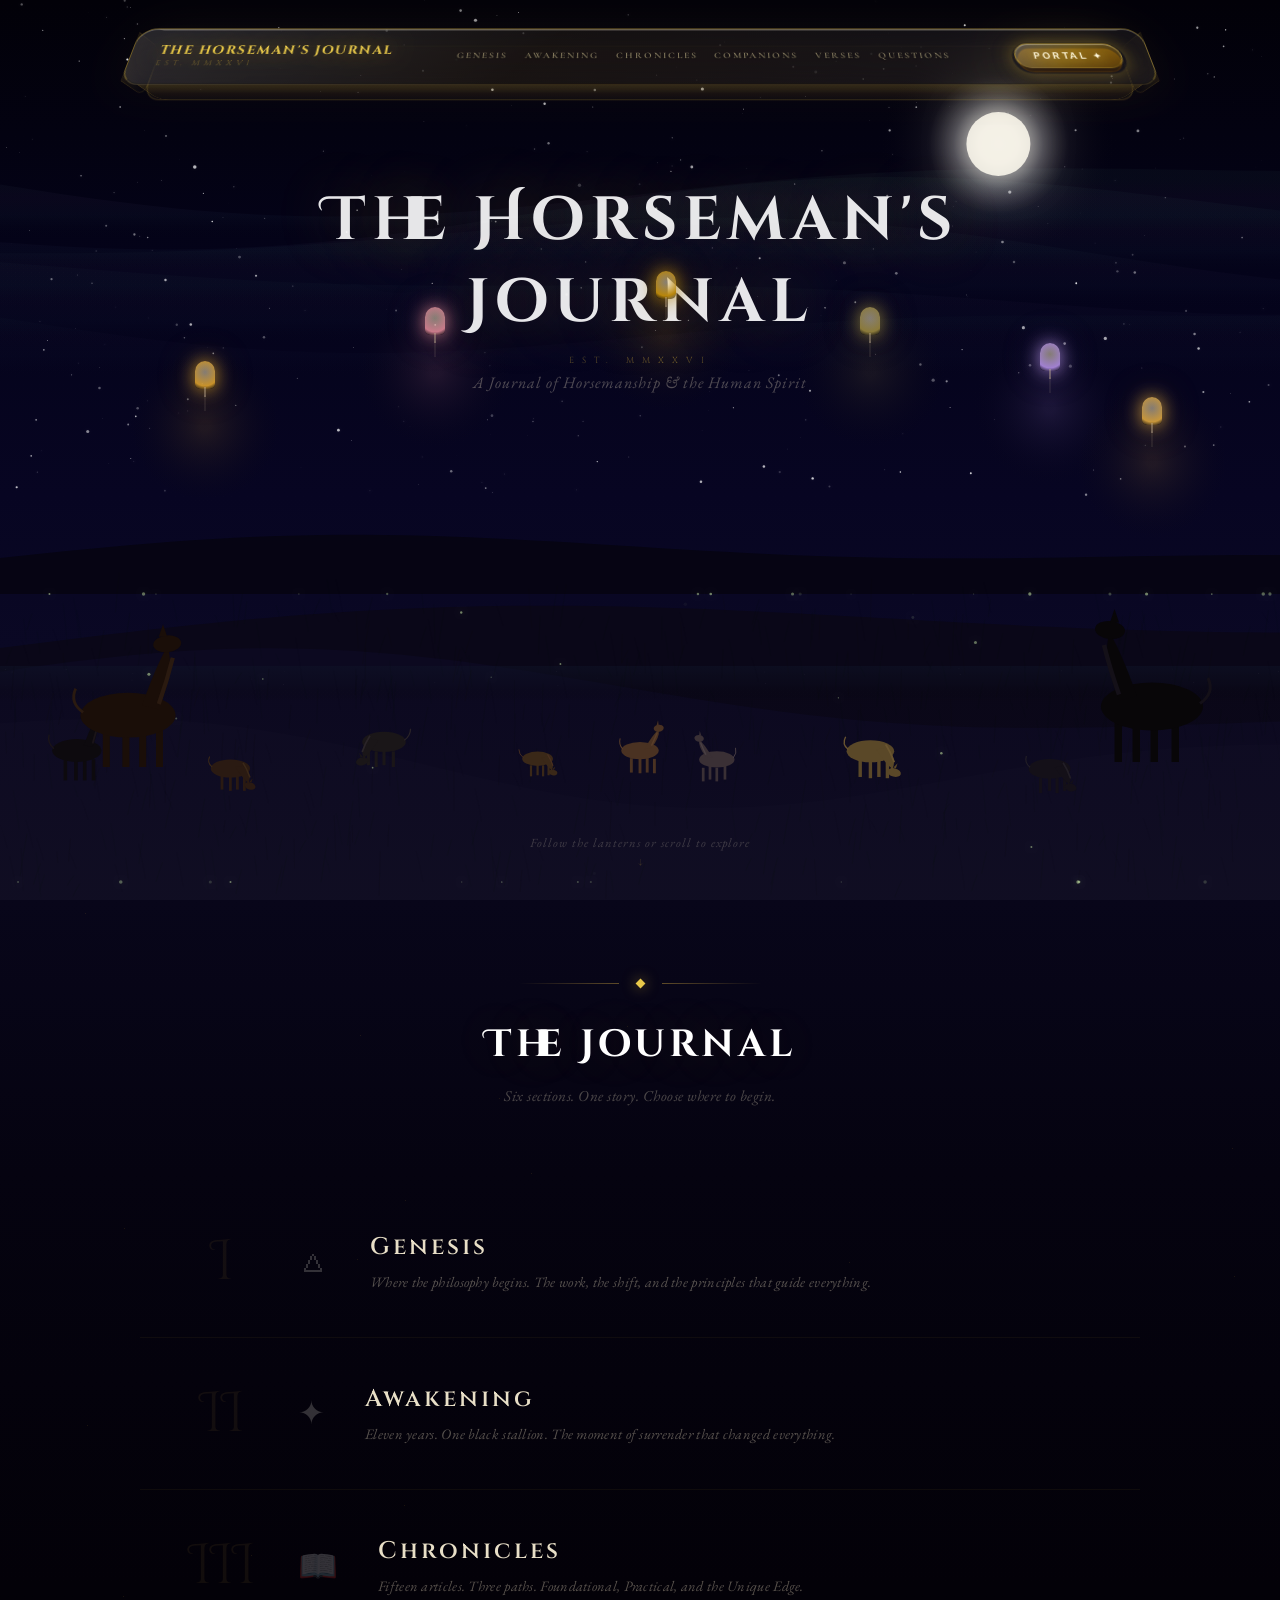
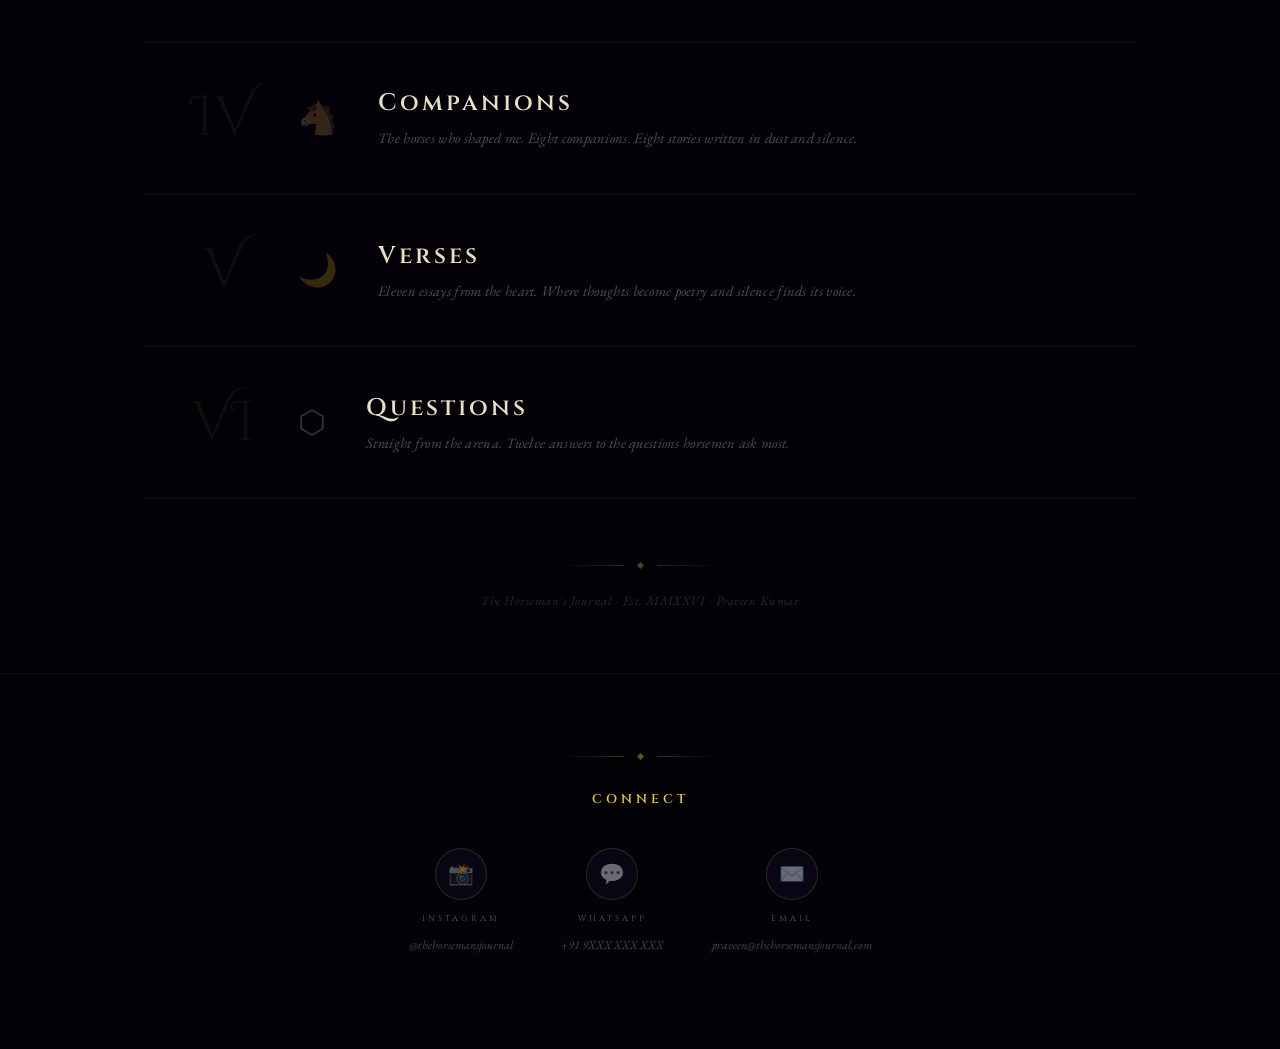
==== commit 8f29149a: "Update index.html" ====
--- a/index.html
+++ b/index.html
@@ -1,1123 +1,596 @@
 <!DOCTYPE html>
 <html lang="en">
 <head>
-  <meta charset="UTF-8" />
-  <meta name="viewport" content="width=device-width, initial-scale=1.0" />
-  <title>The Horseman's Journal | Awakening · Chronicles · Companions</title>
+  <meta charset="UTF-8">
+  <meta name="viewport" content="width=device-width, initial-scale=1.0">
+  <title>The Horseman's Journal</title>
+  
   <link rel="preconnect" href="https://fonts.googleapis.com">
   <link rel="preconnect" href="https://fonts.gstatic.com" crossorigin>
-  <link href="https://fonts.googleapis.com/css2?family=Cinzel:wght@400;500;600;700;900&family=Cinzel+Decorative:wght@400;700;900&family=EB+Garamond:ital,wght@0,400;0,500;0,600;0,700;1,400;1,500;1,600&family=Cormorant+Garamond:ital,wght@0,300;0,400;0,500;0,600;1,300;1,400;1,500&display=swap" rel="stylesheet">
+  <link href="https://fonts.googleapis.com/css2?family=Cinzel+Decorative:wght@400;700;900&family=Cinzel:wght@300;400;500;600;700;900&family=Raleway:wght@300;400;500;600&family=EB+Garamond:ital,wght@0,400;0,500;0,600;0,700;1,400;1,500;1,600&family=Cormorant+Garamond:ital,wght@0,300;0,400;0,500;0,600;0,700;1,300;1,400;1,500;1,600&display=swap" rel="stylesheet">
+  
   <style>
-    * {
-      margin: 0;
-      padding: 0;
-      box-sizing: border-box;
-    }
+    * { margin: 0; padding: 0; box-sizing: border-box; }
 
     body {
-      background: #000000;
-      color: rgba(240, 230, 200, 0.85);
-      font-family: 'EB Garamond', serif;
+      background: #020108;
+      color: #f0ede0;
+      font-family: 'Cormorant Garamond', serif;
       overflow-x: hidden;
     }
 
-    /* Floating Orbs */
-    .orb {
-      position: fixed;
-      border-radius: 50%;
-      filter: blur(80px);
-      pointer-events: none;
-      z-index: 0;
-    }
-    .orb1 {
-      width: 60vw;
-      height: 60vw;
-      top: -20vh;
-      right: -10vw;
-      background: radial-gradient(circle, rgba(212, 175, 55, 0.12), transparent);
-    }
-    .orb2 {
-      width: 40vw;
-      height: 40vw;
-      bottom: -10vh;
-      left: -15vw;
-      background: radial-gradient(circle, rgba(100, 40, 0, 0.1), transparent);
-    }
-    .orb3 {
-      width: 35vw;
-      height: 35vw;
-      top: 40vh;
-      left: 25vw;
-      background: radial-gradient(circle, rgba(50, 20, 80, 0.08), transparent);
-    }
-
-    /* ----- 3D LUXURY NAVIGATION BAR ----- */
+    /* ═══════════════════════════════════════════════
+       NAVBAR
+    ═══════════════════════════════════════════════ */
     .navbar-wrapper {
       position: fixed;
-      top: 25px;
-      left: 25px;
-      right: 25px;
-      z-index: 1000;
+      top: 0; left: 0; right: 0;
+      z-index: 200;
       display: flex;
       justify-content: center;
-      perspective: 1200px;
-    }
+      padding: 1.5rem 2rem 0;
+      pointer-events: none;
+    }
+    .navbar-wrapper * { pointer-events: auto; }
     .scene {
+      perspective: 700px;
+      perspective-origin: 50% 60%;
       width: 100%;
-      max-width: 1400px;
-      transform-style: preserve-3d;
+      max-width: 1020px;
     }
     .nav3d {
       position: relative;
-      width: 100%;
-      height: 75px;
       transform-style: preserve-3d;
-      transform: rotateX(0deg) translateZ(0);
-      transition: transform 0.4s cubic-bezier(0.23, 1, 0.32, 1);
-    }
-    .nav3d:hover {
-      transform: rotateX(3deg) translateZ(18px);
-    }
-    .nav3d .face {
-      position: absolute;
+      transform: rotateX(28deg) rotateY(0deg);
+      transition: transform .5s cubic-bezier(.23,1,.32,1);
+      height: 64px;
+    }
+    .nav3d:hover { transform: rotateX(8deg) rotateY(2deg); }
+    .face { position: absolute; border-radius: 18px; }
+    .face-top {
       inset: 0;
-      border-radius: 20px;
-      pointer-events: none;
+      background: linear-gradient(135deg, rgba(255,255,255,0.12) 0%, rgba(212,175,55,0.06) 40%, rgba(255,255,255,0.04) 100%);
+      border: 1px solid rgba(212,175,55,0.45);
+      border-bottom-color: rgba(212,175,55,0.15);
+      backdrop-filter: blur(18px);
+      -webkit-backdrop-filter: blur(18px);
+      box-shadow: inset 0 1px 0 rgba(255,255,255,0.25), inset 0 -1px 0 rgba(0,0,0,0.2), 0 0 60px rgba(212,175,55,0.06);
+      z-index: 4;
     }
     .face-back {
-      background: rgba(0, 0, 0, 0.96);
-      transform: translateZ(-14px);
-      border: 1px solid rgba(212, 175, 55, 0.25);
+      inset: 0;
+      background: rgba(212,175,55,0.04);
+      border: 1px solid rgba(212,175,55,0.2);
+      transform: translateZ(-36px);
+      z-index: 1;
     }
     .face-bottom-wall {
-      background: rgba(0, 0, 0, 0.92);
-      transform: translateY(10px) translateZ(-10px) rotateX(-10deg);
-      height: 24px;
-      bottom: -12px;
-      top: auto;
+      left: 18px; right: 18px; bottom: -36px; height: 36px;
+      background: linear-gradient(180deg, rgba(212,175,55,0.18) 0%, rgba(100,60,0,0.08) 60%, rgba(0,0,0,0.02) 100%);
+      border-left: 1px solid rgba(212,175,55,0.15);
+      border-right: 1px solid rgba(212,175,55,0.15);
+      border-bottom: 1px solid rgba(212,175,55,0.1);
+      border-radius: 0 0 12px 12px;
+      transform-origin: top center; transform: rotateX(-90deg); z-index: 2;
+    }
+    .face-top-wall {
+      left: 18px; right: 18px; top: -5px; height: 5px;
+      background: linear-gradient(180deg, rgba(255,255,255,0.3), rgba(212,175,55,0.2));
+      border-radius: 18px 18px 0 0;
+      transform-origin: bottom center; transform: rotateX(90deg); z-index: 3;
     }
     .face-left-wall {
-      background: rgba(0, 0, 0, 0.92);
-      transform: translateX(-10px) translateZ(-10px) rotateY(10deg);
-      width: 24px;
-      right: auto;
+      top: 4px; bottom: 4px; left: -36px; width: 36px;
+      background: linear-gradient(90deg, rgba(0,0,0,0) 0%, rgba(212,175,55,0.1) 100%);
+      border: 1px solid rgba(212,175,55,0.1);
+      border-radius: 12px 0 0 12px;
+      transform-origin: right center; transform: rotateY(-90deg); z-index: 2;
     }
     .face-right-wall {
-      background: rgba(0, 0, 0, 0.92);
-      transform: translateX(10px) translateZ(-10px) rotateY(-10deg);
-      width: 24px;
-      left: auto;
-    }
-    .face-top {
-      background: linear-gradient(135deg, rgba(212, 175, 55, 0.18), rgba(212, 175, 55, 0.06));
-      transform: translateZ(-5px);
-      border: 1px solid rgba(212, 175, 55, 0.3);
-      box-shadow: 0 0 25px rgba(212, 175, 55, 0.12);
+      top: 4px; bottom: 4px; right: -36px; width: 36px;
+      background: linear-gradient(270deg, rgba(0,0,0,0) 0%, rgba(212,175,55,0.1) 100%);
+      border: 1px solid rgba(212,175,55,0.1);
+      border-radius: 0 12px 12px 0;
+      transform-origin: left center; transform: rotateY(90deg); z-index: 2;
     }
     .nav-content {
+      position: absolute; inset: 0; z-index: 10;
+      display: flex; align-items: center; justify-content: space-between;
+      padding: 0 1.8rem; transform: translateZ(1px);
+    }
+    .brand {
+      font-family: 'Cinzel', serif; font-size: .85rem; font-weight: 700;
+      color: #E8C84A; letter-spacing: 1.5px; text-transform: uppercase; line-height: 1.25;
+      text-shadow: 0 0 24px rgba(212,175,55,0.8), 0 0 60px rgba(212,175,55,0.3);
+      flex-shrink: 0; text-decoration: none;
+    }
+    .brand small { display: block; font-size: .52rem; letter-spacing: 4px; color: rgba(212,175,55,0.4); font-weight: 400; margin-top: 1px; }
+    .links { display: flex; gap: .05rem; list-style: none; }
+    .links li a {
+      display: block; font-size: .62rem; font-weight: 600; letter-spacing: 2px;
+      color: rgba(255,240,180,0.5); text-decoration: none;
+      padding: 6px 8px; border-radius: 8px; transition: all .25s;
+      text-shadow: 0 1px 3px rgba(0,0,0,0.8); position: relative; white-space: nowrap;
+    }
+    .links li a:hover { color: #FFF8DC; background: rgba(255,255,255,0.07); text-shadow: 0 0 16px rgba(212,175,55,0.9); }
+    .portal-scene { perspective: 300px; flex-shrink: 0; }
+    .portal-btn {
+      position: relative; transform-style: preserve-3d; transform: rotateX(22deg);
+      transition: transform .25s; display: inline-block; border: none; background: transparent; padding: 0; cursor: pointer;
+    }
+    .portal-btn:hover { transform: rotateX(5deg) translateY(-2px); }
+    .portal-btn:active { transform: rotateX(30deg) translateY(2px); }
+    .portal-top {
+      display: block; padding: 8px 18px;
+      background: linear-gradient(135deg, rgba(255,255,255,0.22) 0%, rgba(212,175,55,0.35) 50%, rgba(180,120,0,0.25) 100%);
+      backdrop-filter: blur(12px); border: 1px solid rgba(212,175,55,0.7); border-bottom-color: rgba(212,175,55,0.2);
+      border-radius: 100px; font-family: 'Raleway', sans-serif; font-size: .65rem; font-weight: 700; letter-spacing: 2.5px;
+      color: #FFF8DC; text-shadow: 0 0 12px rgba(212,175,55,0.9);
+      position: relative; z-index: 3; white-space: nowrap; box-shadow: inset 0 1px 0 rgba(255,255,255,0.35);
+    }
+    .portal-wall {
+      position: absolute; inset: 0; background: linear-gradient(180deg, rgba(140,90,0,0.6), rgba(60,30,0,0.4));
+      border-radius: 100px; transform: translateZ(-14px); z-index: 2; border: 1px solid rgba(120,70,0,0.5);
+    }
+    .portal-glow {
+      position: absolute; inset: -4px; border-radius: 100px; background: transparent;
+      box-shadow: 0 0 20px rgba(212,175,55,0.4), 0 0 60px rgba(212,175,55,0.15);
+      transform: translateZ(-7px); z-index: 1;
+    }
+
+    /* ═══════════════════════════════════════════════
+       SANCTUARY
+    ═══════════════════════════════════════════════ */
+    .sanctuary { position: relative; width: 100%; height: 100vh; overflow: hidden; }
+    #worldCanvas { position: absolute; inset: 0; width: 100%; height: 100%; z-index: 0; }
+    .title-overlay {
+      position: absolute; top: 20%; left: 50%; transform: translateX(-50%);
+      z-index: 5; text-align: center; pointer-events: none; transition: opacity 1.8s ease;
+    }
+    .main-title {
+      font-family: 'Cinzel Decorative', serif; font-size: clamp(2.2rem, 5vw, 3.8rem); font-weight: 700;
+      color: #ffffff; letter-spacing: 6px;
+      text-shadow: 0 0 60px rgba(212,175,55,0.35), 0 0 120px rgba(212,175,55,0.15), 0 4px 60px rgba(0,0,0,0.5);
+      margin-bottom: .6rem;
+    }
+    .main-subtitle { font-family: 'Cinzel', serif; font-size: .55rem; letter-spacing: 8px; color: rgba(212,175,55,0.45); text-transform: uppercase; margin-bottom: .4rem; }
+    .main-desc { font-family: 'EB Garamond', serif; font-style: italic; font-size: clamp(.85rem, 1.4vw, 1rem); color: rgba(240,230,200,0.35); letter-spacing: 1px; }
+    .hint-overlay { position: absolute; bottom: 2rem; left: 50%; transform: translateX(-50%); z-index: 5; pointer-events: none; transition: opacity 1.2s ease; }
+    .hint-text { font-family: 'EB Garamond', serif; font-style: italic; font-size: .78rem; color: rgba(240,230,200,0.3); letter-spacing: 1px; text-align: center; }
+    .hint-arrow { display: block; text-align: center; margin-top: 4px; font-size: .7rem; color: rgba(212,175,55,0.3); animation: hintBounce 2.5s ease-in-out infinite; }
+    @keyframes hintBounce { 0%,100%{transform:translateY(0)} 50%{transform:translateY(4px)} }
+
+    /* ═══════════════════════════════════════════════
+       GREAT HALL
+    ═══════════════════════════════════════════════ */
+    .great-hall {
       position: relative;
+      background: linear-gradient(180deg, #08061a 0%, #050310 20%, #030108 50%, #020106 100%);
+      padding: 5rem 2rem 4rem;
       z-index: 10;
-      display: flex;
-      align-items: center;
-      justify-content: space-between;
-      padding: 0 32px;
-      height: 75px;
-      background: rgba(8, 6, 2, 0.92);
-      backdrop-filter: blur(20px);
-      border-radius: 20px;
-      border: 1px solid rgba(212, 175, 55, 0.28);
-      box-shadow: 0 15px 35px rgba(0, 0, 0, 0.5);
-    }
-    .brand {
-      font-family: 'Cinzel', serif;
-      font-size: 0.9rem;
-      font-weight: 700;
-      letter-spacing: 4px;
-      color: #E8C84A;
-      text-decoration: none;
-      text-transform: uppercase;
-      text-shadow: 0 0 8px rgba(212, 175, 55, 0.3);
-    }
-    .brand small {
-      font-size: 0.55rem;
-      letter-spacing: 2px;
-      color: rgba(212, 175, 55, 0.55);
-      margin-left: 10px;
-    }
-    .links {
-      display: flex;
-      gap: 2rem;
-      list-style: none;
-    }
-    .links li a {
-      font-family: 'Cinzel', serif;
-      font-size: 0.7rem;
-      font-weight: 500;
-      letter-spacing: 3px;
-      color: rgba(232, 200, 120, 0.65);
-      text-decoration: none;
-      text-transform: uppercase;
-      transition: all 0.3s ease;
-      padding: 8px 0;
+    }
+    .hall-bg-particles { position: absolute; inset: 0; pointer-events: none; z-index: 0; overflow: hidden; }
+    .hall-bg-particle {
+      position: absolute; width: 1px; height: 1px; background: rgba(212,175,55,0.15); border-radius: 50%;
+      animation: hallParticleRise 12s linear infinite;
+    }
+    @keyframes hallParticleRise {
+      0% { transform: translateY(0) translateX(0); opacity: 0; }
+      10% { opacity: 1; }
+      90% { opacity: 0.5; }
+      100% { transform: translateY(-100vh) translateX(30px); opacity: 0; }
+    }
+    .hall-inner { max-width: 1000px; margin: 0 auto; position: relative; z-index: 2; }
+    .hall-header { text-align: center; margin-bottom: 5rem; }
+    .hall-ornament { display: flex; align-items: center; justify-content: center; gap: 18px; margin-bottom: 2rem; }
+    .hall-oln { flex: 1; max-width: 100px; height: .5px; background: linear-gradient(90deg, transparent, rgba(200,160,60,0.45)); }
+    .hall-oln-r { background: linear-gradient(90deg, rgba(200,160,60,0.45), transparent); }
+    .hall-gem { width: 7px; height: 7px; background: #E8C84A; transform: rotate(45deg); box-shadow: 0 0 14px rgba(212,175,55,0.7); flex-shrink: 0; }
+    .hall-heading { font-family: 'Cinzel Decorative', serif; font-size: clamp(1.6rem, 3.5vw, 2.4rem); font-weight: 700; color: #ffffff; letter-spacing: 4px; text-shadow: 0 0 50px rgba(212,175,55,0.2); margin-bottom: 1rem; }
+    .hall-sub { font-family: 'EB Garamond', serif; font-style: italic; font-size: .95rem; color: rgba(240,230,200,0.3); letter-spacing: .5px; }
+
+    .hall-cards { display: flex; flex-direction: column; gap: 0; }
+    .hall-card {
+      position: relative; display: flex; align-items: center; gap: 2.5rem;
+      padding: 2.8rem 3rem; cursor: pointer; text-decoration: none; color: inherit;
+      transition: all .5s cubic-bezier(.23,1,.32,1);
+      border-bottom: .5px solid rgba(200,160,60,0.06); overflow: hidden;
+    }
+    .hall-card::before { content: ''; position: absolute; inset: 0; background: radial-gradient(ellipse at 0% 50%, var(--glow, rgba(200,150,50,0.03)), transparent 80%); opacity: 0; transition: opacity .5s ease; }
+    .hall-card::after { content: ''; position: absolute; left: 0; top: 50%; transform: translateY(-50%); width: 2px; height: 0; background: var(--color, #E8C84A); transition: height .4s ease; box-shadow: 0 0 10px var(--color, #E8C84A); }
+    .hall-card:hover::before { opacity: 1; }
+    .hall-card:hover::after { height: 60%; }
+    .hall-card:hover { background: rgba(20,15,40,0.3); padding-left: 3.5rem; }
+    .hall-card-num { font-family: 'Cinzel Decorative', serif; font-size: 3.5rem; color: rgba(200,160,60,0.08); flex-shrink: 0; width: 70px; text-align: center; transition: all .5s ease; line-height: 1; }
+    .hall-card:hover .hall-card-num { color: var(--color, rgba(200,160,60,0.3)); text-shadow: 0 0 30px var(--glow-color, rgba(200,150,50,0.2)); transform: scale(1.1); }
+    .hall-card-info { flex: 1; }
+    .hall-card-name { font-family: 'Cinzel', serif; font-size: clamp(1.1rem, 2vw, 1.5rem); font-weight: 600; color: #e8dfc7; letter-spacing: 3px; margin-bottom: .5rem; transition: all .5s ease; }
+    .hall-card:hover .hall-card-name { color: var(--color, #E8C84A); text-shadow: 0 0 20px var(--glow-color, rgba(200,150,50,0.3)); letter-spacing: 4px; }
+    .hall-card-desc { font-family: 'EB Garamond', serif; font-style: italic; font-size: .9rem; color: rgba(240,230,200,0.35); letter-spacing: .3px; line-height: 1.5; transition: color .5s ease; }
+    .hall-card:hover .hall-card-desc { color: rgba(240,230,200,0.55); }
+    .hall-card-icon { font-size: 2rem; opacity: 0.2; flex-shrink: 0; transition: all .5s ease; }
+    .hall-card:hover .hall-card-icon { opacity: 0.6; transform: scale(1.2); }
+    .hall-card-arrow { font-family: 'Cinzel', serif; font-size: .55rem; letter-spacing: 4px; color: rgba(200,160,60,0); text-transform: uppercase; flex-shrink: 0; transition: all .5s ease; white-space: nowrap; }
+    .hall-card:hover .hall-card-arrow { color: var(--color, #E8C84A); }
+
+    /* ═══════════════════════════════════════════════
+       CONTACT
+    ═══════════════════════════════════════════════ */
+    .contact {
       position: relative;
-      display: inline-block;
-      cursor: pointer;
-    }
-    .links li a::before {
-      content: '';
-      position: absolute;
-      bottom: 0;
-      left: 50%;
-      width: 0;
-      height: 1.5px;
-      background: linear-gradient(90deg, transparent, #E8C84A, transparent);
-      transition: all 0.3s ease;
-      transform: translateX(-50%);
-    }
-    .links li a:hover::before,
-    .links li a.active::before {
-      width: 70%;
-    }
-    .links li a:hover,
-    .links li a.active {
-      color: #E8C84A;
-      text-shadow: 0 0 10px rgba(212, 175, 55, 0.4);
-    }
-
-    /* ----- HERO SECTION ----- */
-    .hero {
-      position: relative;
-      width: 100%;
-      height: 100vh;
-      min-height: 650px;
-      overflow: hidden;
-      display: flex;
-      align-items: center;
-      justify-content: center;
-    }
-    .hero-bg-canvas {
-      position: absolute;
-      top: 0;
-      left: 0;
-      width: 100%;
-      height: 100%;
-      object-fit: cover;
-      z-index: 0;
-      opacity: 0.4;
-      pointer-events: none;
-    }
-    .hero-bg-canvas video {
-      width: 100%;
-      height: 100%;
-      object-fit: cover;
-    }
-    .hero-overlay {
-      position: absolute;
-      inset: 0;
-      background: radial-gradient(ellipse at 50% 50%, transparent 30%, rgba(0, 0, 0, 0.7) 100%);
-      z-index: 1;
-    }
-    .hero-vignette {
-      position: absolute;
-      inset: 0;
-      background: radial-gradient(ellipse at 50% 50%, transparent 20%, rgba(0, 0, 0, 0.8) 100%);
-      z-index: 2;
-    }
-    .hero-3d-wrap {
-      position: relative;
+      background: linear-gradient(180deg, #020106 0%, #030208 100%);
+      padding: 5rem 2rem 6rem;
       z-index: 10;
-      width: min(1000px, 92vw);
-      transform-style: preserve-3d;
-      transition: transform 200ms ease-out;
-    }
-    .hero-content {
       text-align: center;
-      padding: clamp(1.5rem, 3vw, 2.5rem);
-      border: 1px solid rgba(212, 175, 55, 0.25);
-      border-radius: 24px;
-      backdrop-filter: blur(4px);
-      background: linear-gradient(170deg, rgba(20, 14, 9, 0.5), rgba(7, 6, 5, 0.2));
-      box-shadow: 0 20px 60px rgba(0, 0, 0, 0.55), inset 0 0 24px rgba(212, 175, 55, 0.08);
-    }
-    .hero-pre {
-      font-family: 'Cinzel', serif;
-      font-size: 0.7rem;
-      letter-spacing: 7px;
-      color: rgba(212, 175, 55, 0.7);
-      text-transform: uppercase;
-      margin-bottom: 1rem;
-    }
-    .hero-title {
-      font-family: 'Cinzel Decorative', serif;
-      font-size: clamp(2.3rem, 6vw, 5.1rem);
-      line-height: 1.05;
-      color: #f5e6b0;
-      text-shadow: 0 0 38px rgba(212, 175, 55, 0.23);
-      margin: 0;
-    }
-    .gold {
-      color: #E8C84A;
-      text-shadow: 0 0 26px rgba(212, 175, 55, 0.45);
-    }
-    .hero-divider {
-      display: flex;
-      align-items: center;
-      justify-content: center;
-      gap: 1rem;
-      margin: 1.5rem auto;
-    }
-    .dline {
-      width: 90px;
-      height: 1px;
-      background: linear-gradient(90deg, transparent, rgba(212, 175, 55, 0.5));
-    }
-    .dline.r {
-      background: linear-gradient(90deg, rgba(212, 175, 55, 0.5), transparent);
-    }
-    .dgem {
-      width: 8px;
-      height: 8px;
-      transform: rotate(45deg);
-      background: #E8C84A;
-      box-shadow: 0 0 15px rgba(212, 175, 55, 0.8);
-    }
-    .hero-tagline {
-      font-family: 'EB Garamond', serif;
-      font-size: clamp(1rem, 2vw, 1.24rem);
-      color: rgba(240, 230, 200, 0.85);
-      line-height: 1.8;
-      margin-bottom: 2rem;
-    }
-    .hero-cta {
-      display: flex;
-      gap: 1rem;
-      justify-content: center;
-      flex-wrap: wrap;
-    }
-    .cta-primary, .cta-secondary {
-      font-family: 'Cinzel', serif;
-      border: none;
-      cursor: pointer;
-      font-size: 0.72rem;
-      letter-spacing: 3px;
-      text-transform: uppercase;
-      border-radius: 40px;
-      padding: 0.9rem 1.8rem;
-      transition: all 0.3s ease;
-    }
-    .cta-primary {
-      color: #1a1405;
-      background: linear-gradient(135deg, #E8C84A, #b88915);
-      box-shadow: 0 10px 24px rgba(212, 175, 55, 0.3);
-    }
-    .cta-secondary {
-      color: #E8C84A;
-      border: 1px solid rgba(212, 175, 55, 0.42);
-      background: rgba(0, 0, 0, 0.35);
-    }
-    .cta-primary:hover, .cta-secondary:hover {
-      transform: translateY(-3px);
-      filter: brightness(1.05);
-    }
-    .scroll-hint {
-      position: absolute;
-      bottom: 1.5rem;
-      left: 50%;
-      transform: translateX(-50%);
-      text-align: center;
-      z-index: 10;
-    }
-    .scroll-mouse {
-      width: 26px;
-      height: 42px;
-      border: 1.5px solid rgba(212, 175, 55, 0.6);
-      border-radius: 20px;
-      margin: 0 auto 0.5rem;
-      position: relative;
-    }
-    .scroll-mouse::after {
-      content: "";
-      width: 4px;
-      height: 8px;
-      border-radius: 2px;
-      background: #E8C84A;
-      position: absolute;
-      left: 50%;
-      top: 8px;
-      transform: translateX(-50%);
-      animation: scrollDot 1.5s ease-in-out infinite;
-    }
-    .scroll-label {
-      font-family: 'Cinzel', serif;
-      font-size: 0.6rem;
-      letter-spacing: 3px;
-      color: rgba(212, 175, 55, 0.6);
-    }
-    @keyframes scrollDot {
-      0%, 100% { opacity: 0.3; top: 8px; }
-      50% { opacity: 1; top: 20px; }
-    }
-
-    /* ----- ABOUT ME SECTION ----- */
-    .about {
-      position: relative;
-      min-height: 100vh;
-      padding: 8rem 2rem;
-      background: #000000;
-      overflow: hidden;
-    }
-    .about::before {
-      content: '';
-      position: absolute;
-      inset: 0;
-      background: radial-gradient(ellipse at 30% 40%, rgba(212, 175, 55, 0.04), transparent 60%);
-      pointer-events: none;
-    }
-    .about-inner {
-      max-width: 1300px;
-      margin: 0 auto;
-      display: grid;
-      grid-template-columns: 1fr 1.2fr;
-      gap: 5rem;
-      align-items: center;
-      position: relative;
-      z-index: 2;
-    }
-    .about-portrait-col {
-      position: relative;
-      display: flex;
-      justify-content: center;
-    }
-    .about-portrait-scene {
-      width: 340px;
-      height: 420px;
-      transform-style: preserve-3d;
-    }
-    .about-portrait-frame {
-      position: relative;
-      width: 100%;
-      height: 100%;
-      background: linear-gradient(145deg, rgba(30, 22, 10, 0.9), rgba(10, 8, 4, 0.95));
-      border: 1px solid rgba(212, 175, 55, 0.25);
-      border-radius: 20px;
-      box-shadow: 0 30px 60px rgba(0, 0, 0, 0.6), inset 0 0 40px rgba(212, 175, 55, 0.05);
-      display: flex;
-      flex-direction: column;
-      align-items: center;
-      justify-content: center;
-      padding: 2rem;
-      text-align: center;
-    }
-    .about-avatar-ring {
-      width: 140px;
-      height: 140px;
-      border-radius: 50%;
-      background: conic-gradient(from 0deg, #E8C84A, rgba(212, 175, 55, 0.2), #E8C84A);
-      display: flex;
-      align-items: center;
-      justify-content: center;
-      margin-bottom: 1.5rem;
-    }
-    .about-avatar-inner {
-      width: 130px;
-      height: 130px;
-      border-radius: 50%;
-      background: radial-gradient(circle at 40% 35%, #2a1f0a, #0a0702);
-      display: flex;
-      align-items: center;
-      justify-content: center;
-      font-size: 4rem;
-    }
-    .about-name-badge h3 {
-      font-family: 'Cinzel', serif;
-      font-size: 1.4rem;
-      color: #E8C84A;
-      margin-bottom: 0.3rem;
-    }
-    .about-name-badge span {
-      font-size: 0.65rem;
-      letter-spacing: 3px;
-      color: rgba(212, 175, 55, 0.5);
-      text-transform: uppercase;
-    }
-    .about-stats-row {
-      display: flex;
-      gap: 2rem;
-      margin-top: 1.5rem;
-    }
-    .about-stat strong {
-      font-family: 'Cinzel Decorative', serif;
-      font-size: 1.8rem;
-      color: #E8C84A;
-      display: block;
-    }
-    .about-stat small {
-      font-size: 0.55rem;
-      letter-spacing: 2px;
-      color: rgba(240, 230, 200, 0.45);
-    }
-    .about-text-col .about-eyebrow {
-      font-family: 'Cinzel', serif;
-      font-size: 0.6rem;
-      letter-spacing: 6px;
-      color: rgba(212, 175, 55, 0.5);
-      text-transform: uppercase;
-      margin-bottom: 1rem;
-    }
-    .about-title {
-      font-family: 'Cinzel Decorative', serif;
-      font-size: clamp(1.8rem, 3.5vw, 2.8rem);
-      color: #f5e6b0;
-      line-height: 1.2;
-      margin-bottom: 1rem;
-    }
-    .about-subtitle {
-      font-family: 'EB Garamond', serif;
-      font-size: 1.1rem;
-      color: rgba(212, 175, 55, 0.6);
-      font-style: italic;
-      margin-bottom: 1.5rem;
-    }
-    .about-body {
-      font-size: 1.05rem;
-      line-height: 1.9;
-      color: rgba(240, 230, 200, 0.8);
-      margin-bottom: 1.5rem;
-    }
-    .about-body p {
-      margin-bottom: 1rem;
-    }
-    .about-divider {
-      display: flex;
-      align-items: center;
-      gap: 1rem;
-      margin: 1.5rem 0;
-    }
-    .about-dline {
-      flex: 1;
-      height: 1px;
-      background: linear-gradient(90deg, rgba(212, 175, 55, 0.3), transparent);
-    }
-    .about-dgem {
-      width: 6px;
-      height: 6px;
-      background: #E8C84A;
-      transform: rotate(45deg);
-    }
-    .about-quote {
-      font-size: 1.1rem;
-      font-style: italic;
-      color: rgba(212, 175, 55, 0.7);
-      border-left: 2px solid rgba(212, 175, 55, 0.3);
-      padding-left: 1.2rem;
-      margin: 1.5rem 0;
-    }
-    .about-cta a {
-      font-family: 'Cinzel', serif;
-      font-size: 0.7rem;
-      letter-spacing: 3px;
-      color: #E8C84A;
-      text-decoration: none;
-      border-bottom: 1px solid rgba(212, 175, 55, 0.4);
-      padding-bottom: 4px;
-      transition: all 0.3s;
-    }
-    .about-cta a:hover {
-      letter-spacing: 4px;
-      border-color: #E8C84A;
-    }
-
-    /* ----- COMPANIONS SECTION ----- */
-    .companions {
-      position: relative;
-      background: #000000;
-      padding: 6rem 2rem 8rem;
-      overflow: hidden;
-    }
-    .companions::before {
-      content: '';
-      position: absolute;
-      inset: 0;
-      background: radial-gradient(ellipse at 50% 0%, rgba(212, 175, 55, 0.05), transparent 60%);
-    }
-    .companions-header {
-      text-align: center;
-      margin-bottom: 4rem;
-    }
-    .companions-eyebrow {
-      font-family: 'Cinzel', serif;
-      font-size: 0.6rem;
-      letter-spacing: 6px;
-      color: rgba(212, 175, 55, 0.45);
-      text-transform: uppercase;
-    }
-    .companions-title {
-      font-family: 'Cinzel Decorative', serif;
-      font-size: clamp(2rem, 4vw, 3.5rem);
-      color: #E8C84A;
-      margin: 0.5rem 0;
-    }
-    .companions-subtitle {
-      font-family: 'EB Garamond', serif;
-      font-size: 1rem;
-      color: rgba(240, 230, 200, 0.5);
-      font-style: italic;
-    }
-    .companions-grid {
-      max-width: 1300px;
-      margin: 0 auto;
-      display: grid;
-      grid-template-columns: repeat(auto-fill, minmax(320px, 1fr));
-      gap: 2.5rem;
-    }
-    .companion-card {
-      background: linear-gradient(160deg, rgba(25, 18, 8, 0.9), rgba(10, 7, 2, 0.95));
-      border: 1px solid rgba(212, 175, 55, 0.15);
-      border-radius: 20px;
-      padding: 2rem 1.8rem;
-      transition: all 0.4s cubic-bezier(0.23, 1, 0.32, 1);
-      cursor: pointer;
-      opacity: 0;
-      transform: translateY(40px);
-    }
-    .companion-card.visible {
-      opacity: 1;
-      transform: translateY(0);
-    }
-    .companion-card:hover {
-      transform: translateY(-12px);
-      border-color: rgba(212, 175, 55, 0.45);
-      box-shadow: 0 30px 60px rgba(0, 0, 0, 0.6), 0 0 40px rgba(212, 175, 55, 0.1);
-    }
-    .companion-emblem {
-      font-size: 3rem;
-      margin-bottom: 1rem;
-      display: inline-block;
-    }
-    .companion-number {
-      font-family: 'Cinzel', serif;
-      font-size: 0.5rem;
-      letter-spacing: 3px;
-      color: rgba(212, 175, 55, 0.3);
-      text-transform: uppercase;
-      margin-bottom: 0.5rem;
-    }
-    .companion-name {
-      font-family: 'Cinzel Decorative', serif;
-      font-size: 1.5rem;
-      color: #E8C84A;
-      margin: 0.5rem 0 0.2rem;
-    }
-    .companion-breed {
-      font-size: 0.6rem;
-      letter-spacing: 2.5px;
-      color: rgba(212, 175, 55, 0.45);
-      text-transform: uppercase;
-      margin-bottom: 1rem;
-    }
-    .companion-desc {
-      font-size: 0.95rem;
-      line-height: 1.8;
-      color: rgba(240, 230, 200, 0.65);
-    }
-
-    /* ----- CHRONICLES PREVIEW SECTION ----- */
-    .chronicles-preview {
-      position: relative;
-      background: linear-gradient(180deg, #0a0702 0%, #000000 100%);
-      padding: 6rem 2rem 8rem;
-    }
-    .chronicles-header {
-      text-align: center;
-      margin-bottom: 4rem;
-    }
-    .chronicles-eyebrow {
-      font-family: 'Cinzel', serif;
-      font-size: 0.6rem;
-      letter-spacing: 6px;
-      color: rgba(212, 175, 55, 0.45);
-    }
-    .chronicles-title {
-      font-family: 'Cinzel Decorative', serif;
-      font-size: clamp(2rem, 4vw, 3.5rem);
-      color: #E8C84A;
-    }
-    .books-grid {
-      max-width: 1300px;
-      margin: 0 auto;
-      display: grid;
-      grid-template-columns: repeat(auto-fill, minmax(300px, 1fr));
-      gap: 2rem;
-    }
-    .book-card {
-      background: linear-gradient(150deg, #0e0900, #1c1304);
-      border: 1px solid rgba(212, 175, 55, 0.2);
-      border-radius: 16px;
-      padding: 2rem 1.5rem;
-      transition: all 0.4s ease;
-      text-decoration: none;
-      display: block;
-      opacity: 0;
-      transform: translateY(40px);
-    }
-    .book-card.visible {
-      opacity: 1;
-      transform: translateY(0);
-    }
-    .book-card:hover {
-      transform: translateY(-10px);
-      border-color: rgba(212, 175, 55, 0.5);
-      box-shadow: 0 25px 50px rgba(0, 0, 0, 0.5);
-    }
-    .book-number {
-      font-family: 'Cinzel Decorative', serif;
-      font-size: 2rem;
-      color: rgba(212, 175, 55, 0.2);
-    }
-    .book-title {
-      font-family: 'Cinzel', serif;
-      font-size: 1.3rem;
-      color: #E8C84A;
-      margin: 0.5rem 0;
-    }
-    .book-excerpt {
-      font-size: 0.9rem;
-      color: rgba(240, 230, 200, 0.6);
-      line-height: 1.7;
-    }
-
-    /* ----- FAQ PREVIEW SECTION ----- */
-    .faq-preview {
-      position: relative;
-      background: #000000;
-      padding: 6rem 2rem;
-    }
-    .faq-preview::before {
-      content: '';
-      position: absolute;
-      inset: 0;
-      background: radial-gradient(ellipse at 70% 30%, rgba(212, 175, 55, 0.04), transparent 60%);
-    }
-    .faq-header {
-      text-align: center;
-      margin-bottom: 3rem;
-    }
-    .faq-title {
-      font-family: 'Cinzel Decorative', serif;
-      font-size: clamp(1.8rem, 3.5vw, 2.8rem);
-      color: #E8C84A;
-    }
-    .faq-subtitle {
-      font-family: 'EB Garamond', serif;
-      font-size: 1rem;
-      color: rgba(240, 230, 200, 0.5);
-      font-style: italic;
-    }
-    .faq-grid {
-      max-width: 1000px;
-      margin: 0 auto;
-      display: flex;
-      flex-direction: column;
-      gap: 1rem;
-    }
-    .faq-item {
-      background: rgba(10, 7, 2, 0.6);
-      border: 1px solid rgba(212, 175, 55, 0.15);
-      border-radius: 12px;
-      overflow: hidden;
-    }
-    .faq-question {
-      padding: 1.2rem 1.5rem;
-      display: flex;
-      justify-content: space-between;
-      align-items: center;
-      cursor: pointer;
-      font-family: 'Cinzel', serif;
-      font-size: 1rem;
-      color: #E8C84A;
-    }
-    .faq-question .faq-icon {
-      transition: transform 0.3s;
-      color: rgba(212, 175, 55, 0.6);
-    }
-    .faq-item.active .faq-icon {
-      transform: rotate(180deg);
-    }
-    .faq-answer {
-      max-height: 0;
-      padding: 0 1.5rem;
-      overflow: hidden;
-      transition: max-height 0.4s ease;
-      font-size: 0.95rem;
-      line-height: 1.7;
-      color: rgba(240, 230, 200, 0.7);
-      border-top: 0px solid transparent;
-    }
-    .faq-item.active .faq-answer {
-      max-height: 300px;
-      padding: 0 1.5rem 1.2rem 1.5rem;
-      border-top-width: 1px;
-      border-top-color: rgba(212, 175, 55, 0.15);
-    }
-
-    /* ----- ESSAYS PREVIEW SECTION (Purple/Gold) ----- */
-    .essays-preview {
-      position: relative;
-      background: linear-gradient(180deg, #0a0515 0%, #000000 100%);
-      padding: 6rem 2rem;
-    }
-    .essays-header {
-      text-align: center;
-      margin-bottom: 3rem;
-    }
-    .essays-title {
-      font-family: 'Cinzel Decorative', serif;
-      font-size: clamp(1.8rem, 3.5vw, 2.8rem);
-      color: #c9a0ff;
-    }
-    .essays-grid {
-      max-width: 1000px;
-      margin: 0 auto;
-      display: flex;
-      flex-direction: column;
-      gap: 1.5rem;
-    }
-    .essay-card {
-      background: rgba(30, 15, 50, 0.5);
-      border: 1px solid rgba(200, 150, 255, 0.2);
-      border-radius: 16px;
-      padding: 1.8rem;
-      transition: all 0.3s;
-      text-decoration: none;
-      display: block;
-    }
-    .essay-card:hover {
-      transform: translateX(10px);
-      border-color: rgba(200, 150, 255, 0.5);
-      background: rgba(30, 15, 50, 0.7);
-    }
-    .essay-title {
-      font-family: 'Cinzel', serif;
-      font-size: 1.3rem;
-      color: #c9a0ff;
-      margin-bottom: 0.5rem;
-    }
-    .essay-excerpt {
-      color: rgba(220, 200, 255, 0.6);
-      font-size: 0.9rem;
-      line-height: 1.7;
-    }
+      border-top: .5px solid rgba(200,160,60,0.06);
+    }
+    .contact-inner { max-width: 600px; margin: 0 auto; }
+    .contact-ornament { display: flex; align-items: center; justify-content: center; gap: 14px; margin-bottom: 2rem; }
+    .contact-oln { flex: 1; max-width: 60px; height: .5px; background: linear-gradient(90deg, transparent, rgba(200,160,60,0.3)); }
+    .contact-oln-r { background: linear-gradient(90deg, rgba(200,160,60,0.3), transparent); }
+    .contact-gem { width: 5px; height: 5px; background: rgba(200,160,60,0.5); transform: rotate(45deg); }
+    .contact-heading { font-family: 'Cinzel', serif; font-size: .8rem; font-weight: 600; letter-spacing: 4px; color: #E8C84A; text-transform: uppercase; margin-bottom: 2.5rem; text-shadow: 0 0 15px rgba(212,175,55,0.2); }
+    .contact-links { display: flex; justify-content: center; gap: 3rem; flex-wrap: wrap; }
+    .contact-link {
+      display: flex; flex-direction: column; align-items: center; gap: .8rem;
+      text-decoration: none; color: rgba(240,230,200,0.4); transition: all .4s ease;
+    }
+    .contact-link:hover { color: #E8C84A; transform: translateY(-4px); }
+    .contact-link-icon {
+      width: 52px; height: 52px; border-radius: 50%;
+      border: 1px solid rgba(200,160,60,0.2); display: flex; align-items: center; justify-content: center;
+      font-size: 1.3rem; transition: all .4s ease; background: rgba(20,15,40,0.4);
+    }
+    .contact-link:hover .contact-link-icon { border-color: rgba(200,160,60,0.5); box-shadow: 0 0 25px rgba(200,160,60,0.15); background: rgba(30,20,50,0.5); }
+    .contact-link-label { font-family: 'Cinzel', serif; font-size: .52rem; letter-spacing: 3px; text-transform: uppercase; }
+    .contact-link-value { font-family: 'EB Garamond', serif; font-style: italic; font-size: .75rem; color: rgba(240,230,200,0.3); }
+
+    .hall-footer { text-align: center; margin-top: 2rem; padding-top: 2rem; }
+    .hall-footer-ornament { display: flex; align-items: center; justify-content: center; gap: 14px; margin-bottom: 1.5rem; }
+    .hall-fo { flex: 1; max-width: 60px; height: .5px; background: linear-gradient(90deg, transparent, rgba(200,160,60,0.25)); }
+    .hall-fo-r { background: linear-gradient(90deg, rgba(200,160,60,0.25), transparent); }
+    .hall-fg { width: 5px; height: 5px; background: rgba(200,160,60,0.4); transform: rotate(45deg); }
+    .hall-footer-text { font-family: 'EB Garamond', serif; font-style: italic; font-size: .8rem; color: rgba(240,230,200,0.18); letter-spacing: .5px; }
 
     @media (max-width: 860px) {
-      .navbar-wrapper { top: 15px; left: 15px; right: 15px; }
-      .links { display: none; }
-      .about-inner { grid-template-columns: 1fr; gap: 3rem; }
-      .companions-grid, .books-grid { grid-template-columns: 1fr; max-width: 450px; margin: 0 auto; }
+      .navbar-wrapper { padding: 0.8rem 1rem 0; }
+      .nav3d { height: 56px; transform: rotateX(15deg); }
+      .brand { font-size: 0.7rem; }
+      .links li a { font-size: .5rem; padding: 4px 5px; letter-spacing: 1px; }
+      .portal-top { font-size: .52rem; padding: 6px 10px; }
+      .main-title { font-size: 1.6rem; letter-spacing: 4px; }
+      .title-overlay { top: 16%; }
+      .great-hall { padding: 3rem 1.5rem 4rem; }
+      .hall-card { padding: 2rem 1.5rem; gap: 1.2rem; }
+      .hall-card-num { font-size: 2.2rem; width: 40px; }
+      .hall-card-name { font-size: .95rem; }
+      .hall-card-icon { font-size: 1.4rem; }
+      .hall-card-arrow { display: none; }
+      .hall-card:hover { padding-left: 2rem; }
+      .contact-links { gap: 1.5rem; }
     }
   </style>
 </head>
 <body>
 
-  <div class="orb orb1"></div>
-  <div class="orb orb2"></div>
-  <div class="orb orb3"></div>
-
-  <!-- 3D NAVIGATION BAR -->
+  <!-- NAVBAR -->
   <div class="navbar-wrapper">
     <div class="scene">
       <nav class="nav3d">
         <div class="face face-back"></div>
         <div class="face face-bottom-wall"></div>
+        <div class="face face-top-wall"></div>
         <div class="face face-left-wall"></div>
         <div class="face face-right-wall"></div>
         <div class="face face-top"></div>
         <div class="nav-content">
           <a href="index.html" class="brand">The Horseman's Journal<small>EST. MMXXVI</small></a>
           <ul class="links">
-            <li><a href="genesis.html">Genesis</a></li>
-            <li><a href="awakening.html">Awakening</a></li>
-            <li><a href="chronicles.html">Chronicles</a></li>
-            <li><a href="companions.html">Companions</a></li>
-            <li><a href="faq.html">Questions</a></li>
-            <li><a href="essays.html">Verses</a></li>
+            <li><a href="genesis.html">GENESIS</a></li>
+            <li><a href="awakening.html">AWAKENING</a></li>
+            <li><a href="chronicles.html">CHRONICLES</a></li>
+            <li><a href="companions.html">COMPANIONS</a></li>
+            <li><a href="essays.html">VERSES</a></li>
+            <li><a href="questions.html">QUESTIONS</a></li>
           </ul>
+          <div class="portal-scene">
+            <button class="portal-btn">
+              <span class="portal-glow"></span>
+              <span class="portal-wall"></span>
+              <span class="portal-top">PORTAL ✦</span>
+            </button>
+          </div>
         </div>
       </nav>
     </div>
   </div>
 
-  <!-- HERO SECTION -->
-  <section class="hero" id="hero">
-    <div class="hero-bg-canvas">
-      <video autoplay muted loop playsinline>
-        <source src="horse-bg.mp4" type="video/mp4">
-      </video>
+  <!-- SANCTUARY -->
+  <section class="sanctuary">
+    <canvas id="worldCanvas"></canvas>
+    <div class="title-overlay" id="titleOverlay">
+      <h1 class="main-title">The Horseman's Journal</h1>
+      <p class="main-subtitle">Est. MMXXVI</p>
+      <p class="main-desc">A Journal of Horsemanship &amp; the Human Spirit</p>
     </div>
-    <div class="hero-overlay"></div>
-    <div class="hero-vignette"></div>
-    <div class="hero-3d-wrap" id="hero3d">
-      <div class="hero-content">
-        <p class="hero-pre">Welcome to the world of</p>
-        <h1 class="hero-title">The <span class="gold">Horseman's</span><br>Journal</h1>
-        <div class="hero-divider">
-          <div class="dline"></div>
-          <div class="dgem"></div>
-          <div class="dline r"></div>
-        </div>
-        <p class="hero-tagline">Where legends are written, stories ride eternal<br>and every word echoes through the ages</p>
-        <div class="hero-cta">
-          <button class="cta-primary" onclick="window.location.href='awakening.html'">Enter the Journey</button>
-          <button class="cta-secondary" onclick="window.location.href='chronicles.html'">Explore the World</button>
-        </div>
+    <div class="hint-overlay" id="hintOverlay">
+      <p class="hint-text">Follow the lanterns or scroll to explore</p>
+      <span class="hint-arrow">↓</span>
+    </div>
+    <div id="lanterns"></div>
+  </section>
+
+  <!-- GREAT HALL -->
+  <section class="great-hall">
+    <div class="hall-bg-particles" id="hallParticles"></div>
+    <div class="hall-inner">
+      <div class="hall-header">
+        <div class="hall-ornament"><div class="hall-oln"></div><div class="hall-gem"></div><div class="hall-oln hall-oln-r"></div></div>
+        <h2 class="hall-heading">The Journal</h2>
+        <p class="hall-sub">Six sections. One story. Choose where to begin.</p>
       </div>
-    </div>
-    <div class="scroll-hint">
-      <div class="scroll-mouse"></div>
-      <span class="scroll-label">Scroll</span>
-    </div>
-  </section>
-
-  <!-- ABOUT ME SECTION -->
-  <section class="about" id="about">
-    <div class="about-inner">
-      <div class="about-portrait-col">
-        <div class="about-portrait-scene" id="aboutPortrait">
-          <div class="about-portrait-frame">
-            <div class="about-avatar-ring">
-              <div class="about-avatar-inner">🐎</div>
-            </div>
-            <div class="about-name-badge">
-              <h3>The Horseman</h3>
-              <span>Author · Rider · Observer</span>
-            </div>
-            <div class="about-stats-row">
-              <div class="about-stat"><strong>11</strong><small>Years</small></div>
-              <div class="about-stat"><strong>8</strong><small>Horses</small></div>
-              <div class="about-stat"><strong>∞</strong><small>Stories</small></div>
-            </div>
-          </div>
-        </div>
+      <div class="hall-cards">
+        <a href="genesis.html" class="hall-card" style="--color:#c8922a;--glow:rgba(200,146,42,0.05);--glow-color:rgba(200,146,42,0.25);">
+          <span class="hall-card-num">I</span><span class="hall-card-icon">🜂</span>
+          <div class="hall-card-info"><h3 class="hall-card-name">Genesis</h3><p class="hall-card-desc">Where the philosophy begins. The work, the shift, and the principles that guide everything.</p></div>
+          <span class="hall-card-arrow">Enter</span>
+        </a>
+        <a href="awakening.html" class="hall-card" style="--color:#c97a8a;--glow:rgba(200,122,138,0.05);--glow-color:rgba(200,122,138,0.25);">
+          <span class="hall-card-num">II</span><span class="hall-card-icon">✦</span>
+          <div class="hall-card-info"><h3 class="hall-card-name">Awakening</h3><p class="hall-card-desc">Eleven years. One black stallion. The moment of surrender that changed everything.</p></div>
+          <span class="hall-card-arrow">Enter</span>
+        </a>
+        <a href="chronicles.html" class="hall-card" style="--color:#b8860b;--glow:rgba(184,134,11,0.05);--glow-color:rgba(184,134,11,0.25);">
+          <span class="hall-card-num">III</span><span class="hall-card-icon">📖</span>
+          <div class="hall-card-info"><h3 class="hall-card-name">Chronicles</h3><p class="hall-card-desc">Fifteen articles. Three paths. Foundational, Practical, and the Unique Edge.</p></div>
+          <span class="hall-card-arrow">Enter</span>
+        </a>
+        <a href="companions.html" class="hall-card" style="--color:#8b7a3a;--glow:rgba(139,122,58,0.05);--glow-color:rgba(139,122,58,0.25);">
+          <span class="hall-card-num">IV</span><span class="hall-card-icon">🐴</span>
+          <div class="hall-card-info"><h3 class="hall-card-name">Companions</h3><p class="hall-card-desc">The horses who shaped me. Eight companions. Eight stories written in dust and silence.</p></div>
+          <span class="hall-card-arrow">Enter</span>
+        </a>
+        <a href="essays.html" class="hall-card" style="--color:#a080d0;--glow:rgba(160,128,208,0.05);--glow-color:rgba(160,128,208,0.25);">
+          <span class="hall-card-num">V</span><span class="hall-card-icon">🌙</span>
+          <div class="hall-card-info"><h3 class="hall-card-name">Verses</h3><p class="hall-card-desc">Eleven essays from the heart. Where thoughts become poetry and silence finds its voice.</p></div>
+          <span class="hall-card-arrow">Enter</span>
+        </a>
+        <a href="questions.html" class="hall-card" style="--color:#c8963a;--glow:rgba(200,150,58,0.05);--glow-color:rgba(200,150,58,0.25);">
+          <span class="hall-card-num">VI</span><span class="hall-card-icon">⬡</span>
+          <div class="hall-card-info"><h3 class="hall-card-name">Questions</h3><p class="hall-card-desc">Straight from the arena. Twelve answers to the questions horsemen ask most.</p></div>
+          <span class="hall-card-arrow">Enter</span>
+        </a>
       </div>
-      <div class="about-text-col">
-        <p class="about-eyebrow">The Author Behind the Journal</p>
-        <h2 class="about-title">I Did Not <span class="gold">Choose</span> Horses —<br>They Chose Me</h2>
-        <p class="about-subtitle">Eleven years of silence, surrender, and presence.</p>
-        <div class="about-body">
-          <p>This journal was not planned. It emerged from eleven years spent in the company of horses. Not as a trainer who demands obedience, but as a student who learned to listen. The work is not about making a horse perform. It is about understanding what the horse is experiencing in each moment — what it feels, what it anticipates, and why it reacts the way it does.</p>
-          <p>Every behaviour, whether calm or explosive, comes from a place that can be observed and understood. My work is built around that understanding. Over time, the usual methods stopped working — not because they failed to produce results, but because they failed to produce clarity.</p>
-          <p>A horse does not react to your hands first. It reacts to your inner state, to what is beneath the hands, beneath the voice, beneath the careful posture. What I had been giving for years was technique wrapped around tension. What I began to give instead was silence. Real silence. The kind that is not absence but presence without demand.</p>
-          <p>Horses taught me that strength was never the point. What a horse asks for has nothing to do with dominance or performance. It asks you to stand without fear, to be consistent without agenda, to become the kind of presence an intelligent creature of pure instinct chooses to trust. That is a much harder thing than it sounds.</p>
-        </div>
-        <div class="about-divider">
-          <div class="about-dline"></div>
-          <div class="about-dgem"></div>
-        </div>
-        <p class="about-quote">"The horse does not care what you know. It cares who you are in this moment."</p>
-        <div class="about-cta">
-          <a href="genesis.html">Read the Full Story →</a>
-        </div>
+      <div class="hall-footer">
+        <div class="hall-footer-ornament"><div class="hall-fo"></div><div class="hall-fg"></div><div class="hall-fo hall-fo-r"></div></div>
+        <p class="hall-footer-text">The Horseman's Journal · Est. MMXXVI · Praveen Kumar</p>
       </div>
     </div>
   </section>
 
-  <!-- COMPANIONS SECTION -->
-  <section class="companions" id="companions">
-    <div class="companions-header">
-      <p class="companions-eyebrow">The Herd</p>
-      <h2 class="companions-title">Companions</h2>
-      <p class="companions-subtitle">Eight horses. Eight stories. Each one a mirror.</p>
-    </div>
-    <div class="companions-grid">
-      <div class="companion-card">
-        <div class="companion-number">✦ Companion No. 01</div>
-        <div class="companion-emblem">🦁</div>
-        <div class="companion-name">T-Rex</div>
-        <div class="companion-breed">Hanoverian Stallion</div>
-        <div class="companion-desc">He arrived imported, four years old, barely schooled. A living storm wrapped in midnight muscle and raw sensitivity. Every horse before him had been preparation for this one.</div>
-      </div>
-      <div class="companion-card">
-        <div class="companion-number">✦ Companion No. 02</div>
-        <div class="companion-emblem">⚔️</div>
-        <div class="companion-name">Gladiator</div>
-        <div class="companion-breed">Warmblood Stallion (In Memoriam)</div>
-        <div class="companion-desc">He arrived wearing his name like armour. Aggressive on the outside, coiled and sharp. But underneath that fire lived something ancient and tender. He taught me that fire and fragility live in the same body.</div>
-      </div>
-      <div class="companion-card">
-        <div class="companion-number">✦ Companion No. 03</div>
-        <div class="companion-emblem">🏛️</div>
-        <div class="companion-name">Xanthos</div>
-        <div class="companion-breed">Warmblood Gelding</div>
-        <div class="companion-desc">Named after the immortal horse of Achilles. From the first day, this horse carried a mythic quality in his stillness. He moves like a horse choosing to carry you.</div>
-      </div>
-      <div class="companion-card">
-        <div class="companion-number">✦ Companion No. 04</div>
-        <div class="companion-emblem">💎</div>
-        <div class="companion-name">Rubin</div>
-        <div class="companion-breed">Warmblood Stallion</div>
-        <div class="companion-desc">A gemstone of a name for a horse who made you work to find his brilliance. When Rubin finally let you in, what you found was luminous.</div>
-      </div>
-      <div class="companion-card">
-        <div class="companion-number">✦ Companion No. 05</div>
-        <div class="companion-emblem">👑</div>
-        <div class="companion-name">Highsocity</div>
-        <div class="companion-breed">Warmblood Mare (In Memoriam)</div>
-        <div class="companion-desc">She moved through the world as though she had been born knowing something the rest of us were still searching for. She taught me about grace.</div>
-      </div>
-      <div class="companion-card">
-        <div class="companion-number">✦ Companion No. 06</div>
-        <div class="companion-emblem">👑</div>
-        <div class="companion-name">Yuvraj</div>
-        <div class="companion-breed">Indian Stallion</div>
-        <div class="companion-desc">Yuvraj means prince, and he has worn that title without vanity for twenty years. There is a quality to old horses that young ones cannot manufacture.</div>
-      </div>
-      <div class="companion-card">
-        <div class="companion-number">✦ Companion No. 07</div>
-        <div class="companion-emblem">⛰️</div>
-        <div class="companion-name">Arjun</div>
-        <div class="companion-breed">Warmblood Gelding</div>
-        <div class="companion-desc">If T-Rex was the storm, Arjun was the mountain. Twelve years old, steady as stone, honest in a way that asked nothing dramatic of you.</div>
-      </div>
-      <div class="companion-card">
-        <div class="companion-number">✦ Companion No. 08</div>
-        <div class="companion-emblem">🌩️</div>
-        <div class="companion-name">Storm</div>
-        <div class="companion-breed">Thoroughbred Mare</div>
-        <div class="companion-desc">She arrived wild. A Thoroughbred mare with electric energy and a deep suspicion of the entire human world. Working with Storm was working with weather.</div>
+  <!-- CONTACT -->
+  <section class="contact">
+    <div class="contact-inner">
+      <div class="contact-ornament"><div class="contact-oln"></div><div class="contact-gem"></div><div class="contact-oln contact-oln-r"></div></div>
+      <h3 class="contact-heading">Connect</h3>
+      <div class="contact-links">
+        <a href="https://instagram.com/thehorsemansjournal" class="contact-link" target="_blank" rel="noopener">
+          <div class="contact-link-icon">📸</div>
+          <span class="contact-link-label">Instagram</span>
+          <span class="contact-link-value">@thehorsemansjournal</span>
+        </a>
+        <a href="https://wa.me/919XXXXXXXXX" class="contact-link" target="_blank" rel="noopener">
+          <div class="contact-link-icon">💬</div>
+          <span class="contact-link-label">WhatsApp</span>
+          <span class="contact-link-value">+91 9XXX XXX XXX</span>
+        </a>
+        <a href="mailto:praveen@thehorsemansjournal.com" class="contact-link">
+          <div class="contact-link-icon">✉️</div>
+          <span class="contact-link-label">Email</span>
+          <span class="contact-link-value">praveen@thehorsemansjournal.com</span>
+        </a>
       </div>
     </div>
   </section>
 
-  <!-- CHRONICLES PREVIEW SECTION -->
-  <section class="chronicles-preview" id="chronicles">
-    <div class="chronicles-header">
-      <p class="chronicles-eyebrow">The Written Record</p>
-      <h2 class="chronicles-title">Chronicles</h2>
-    </div>
-    <div class="books-grid">
-      <a href="chronicles.html" class="book-card">
-        <div class="book-number">I - V</div>
-        <div class="book-title">Foundational Articles</div>
-        <div class="book-excerpt">Understanding horse psychology, prey animal instincts, trust versus control, and reading body language.</div>
-      </a>
-      <a href="chronicles.html" class="book-card">
-        <div class="book-number">VI - X</div>
-        <div class="book-title">Practical Articles</div>
-        <div class="book-excerpt">Building trust, calming anxiety, first time handling, and signs of genuine trust.</div>
-      </a>
-      <a href="chronicles.html" class="book-card">
-        <div class="book-number">XI - XV</div>
-        <div class="book-title">Unique Edge Articles</div>
-        <div class="book-excerpt">What horses teach us, presence and intention, silence and movement, and the philosophy of working with horses.</div>
-      </a>
-    </div>
-  </section>
-
-  <!-- FAQ PREVIEW SECTION -->
-  <section class="faq-preview" id="faq">
-    <div class="faq-header">
-      <h2 class="faq-title">Common Questions</h2>
-      <p class="faq-subtitle">Straight from the arena. No theories. Only what works.</p>
-    </div>
-    <div class="faq-grid">
-      <div class="faq-item">
-        <div class="faq-question">Why does my horse spook at everything? <span class="faq-icon">▼</span></div>
-        <div class="faq-answer">You don't make it stop. You manage it. A horse's fear response is survival. Start by desensitizing in a safe area. Introduce scary objects at a distance. Reward curiosity or relaxation. Never punish a spook.</div>
-      </div>
-      <div class="faq-item">
-        <div class="faq-question">How do I bond with my horse? <span class="faq-icon">▼</span></div>
-        <div class="faq-answer">Go to the pasture without a halter. Sit down nearby. Let the horse choose to approach you. Groom without purpose. Build thousands of small, pressure-free moments where your presence is simply comfortable.</div>
-      </div>
-      <div class="faq-item">
-        <div class="faq-question">My horse won't stand still at the mounting block. <span class="faq-icon">▼</span></div>
-        <div class="faq-answer">First, check saddle fit and back soreness. Practice standing without mounting. Reward even a second of stillness. Teach the horse that standing still leads to comfort, not more work.</div>
-      </div>
-      <div class="faq-item">
-        <div class="faq-question">How do I know if my horse trusts me? <span class="faq-icon">▼</span></div>
-        <div class="faq-answer">Voluntary approach. A lowered head when you are near. Slow, deep breathing. Leaning into your touch. These are the clearest signs of genuine trust.</div>
-      </div>
-      <div class="faq-item">
-        <div class="faq-question">My horse bites when I do up the girth. <span class="faq-icon">▼</span></div>
-        <div class="faq-answer">This is almost always a pain response. Have a vet check for ulcers or back soreness. Use a soft girth. Tighten slowly, one hole per minute, giving a treat after each hole.</div>
-      </div>
-    </div>
-  </section>
-
-  <!-- ESSAYS PREVIEW SECTION -->
-  <section class="essays-preview" id="essays">
-    <div class="essays-header">
-      <h2 class="essays-title">Verses & Essays</h2>
-    </div>
-    <div class="essays-grid">
-      <a href="essays.html" class="essay-card">
-        <div class="essay-title">On Silence</div>
-        <div class="essay-excerpt">The most honest communication with a horse happens in silence. Not when you are asking. In between.</div>
-      </a>
-      <a href="essays.html" class="essay-card">
-        <div class="essay-title">On Presence</div>
-        <div class="essay-excerpt">Presence is not a concept. It is the quality of being fully here. Horses live there permanently.</div>
-      </a>
-      <a href="essays.html" class="essay-card">
-        <div class="essay-title">On Surrender</div>
-        <div class="essay-excerpt">The moment of connection is not a grand event. It is a surrender. The slow exhale you have been holding.</div>
-      </a>
-      <a href="essays.html" class="essay-card">
-        <div class="essay-title">On Trust</div>
-        <div class="essay-excerpt">Trust cannot be taught. It can only be earned, slowly, in ten thousand small moments of keeping your word.</div>
-      </a>
-    </div>
-  </section>
-
   <script>
-    // Hero 3D Tilt
-    const hero = document.getElementById('hero');
-    const hero3d = document.getElementById('hero3d');
-    if (hero && hero3d) {
-      hero.addEventListener('mousemove', (e) => {
-        const rect = hero.getBoundingClientRect();
-        const x = (e.clientX - rect.left) / rect.width - 0.5;
-        const y = (e.clientY - rect.top) / rect.height - 0.5;
-        hero3d.style.transform = `rotateY(${x * 8}deg) rotateX(${-y * 6}deg)`;
-      });
-      hero.addEventListener('mouseleave', () => {
-        hero3d.style.transform = 'rotateY(0deg) rotateX(0deg)';
-      });
-    }
-
-    // About Portrait 3D Tilt
-    const aboutSection = document.getElementById('about');
-    const aboutPortrait = document.getElementById('aboutPortrait');
-    if (aboutSection && aboutPortrait) {
-      aboutSection.addEventListener('mousemove', (e) => {
-        const rect = aboutSection.getBoundingClientRect();
-        const x = (e.clientX - rect.left) / rect.width - 0.5;
-        const y = (e.clientY - rect.top) / rect.height - 0.5;
-        aboutPortrait.style.transform = `rotateY(${x * 10}deg) rotateX(${-y * 8}deg)`;
-      });
-      aboutSection.addEventListener('mouseleave', () => {
-        aboutPortrait.style.transform = 'rotateY(0deg) rotateX(0deg)';
-      });
-    }
-
-    // Scroll Reveal for Cards
-    const observerOptions = { threshold: 0.1, rootMargin: '0px 0px -50px 0px' };
-    const revealObserver = new IntersectionObserver((entries) => {
-      entries.forEach(entry => {
-        if (entry.isIntersecting) {
-          entry.target.classList.add('visible');
-          revealObserver.unobserve(entry.target);
-        }
-      });
-    }, observerOptions);
-
-    document.querySelectorAll('.companion-card, .book-card').forEach(el => revealObserver.observe(el));
-
-    // FAQ Accordion
-    document.querySelectorAll('.faq-question').forEach(question => {
-      question.addEventListener('click', () => {
-        const item = question.closest('.faq-item');
-        item.classList.toggle('active');
-      });
+    const canvas = document.getElementById('worldCanvas');
+    const ctx = canvas.getContext('2d');
+    let W, H, mx = 0.5, my = 0.5, t = 0;
+
+    function resize() { W = canvas.width = canvas.offsetWidth; H = canvas.height = canvas.offsetHeight; }
+    resize();
+    addEventListener('resize', resize);
+    addEventListener('mousemove', e => { mx = e.clientX / W; my = e.clientY / H; });
+
+    const stars = Array.from({length: 350}, () => ({
+      x: Math.random(), y: Math.random() * 0.55,
+      r: Math.random() * 1.6 + 0.2, sp: Math.random() * 0.018 + 0.004,
+      off: Math.random() * Math.PI * 2, ba: Math.random() * 0.65 + 0.2
+    }));
+    const grass = Array.from({length: 600}, () => ({
+      x: Math.random(), by: 0.68 + Math.random() * 0.32,
+      h: Math.random() * 35 + 10, sp: Math.random() * 0.018 + 0.004,
+      off: Math.random() * Math.PI * 2
+    }));
+    const flies = Array.from({length: 45}, () => ({
+      x: Math.random(), y: 0.68 + Math.random() * 0.28,
+      r: Math.random() * 1.4 + 0.4, sp: Math.random() * 0.25 + 0.08,
+      ph: Math.random() * Math.PI * 2, dx: (Math.random() - 0.5) * 0.4, dy: (Math.random() - 0.5) * 0.25
+    }));
+
+    function horse(hx, hy, sc, coat, mane, pose, flip) {
+      ctx.save(); ctx.translate(hx, hy);
+      if (flip) ctx.scale(-sc, sc); else ctx.scale(sc, sc);
+      const br = Math.sin(t * 0.018 + hx * 0.01) * 1.5;
+      if (pose === 'sentinel') {
+        ctx.fillStyle = coat;
+        [-15, -3, 7, 17].forEach((lx, i) => ctx.fillRect(lx, 14, 4, 24));
+        ctx.beginPath(); ctx.ellipse(0, 4, 28, 13, 0, 0, Math.PI*2); ctx.fill();
+        ctx.beginPath(); ctx.moveTo(18, 0); ctx.quadraticCurveTo(28, -28, 24, -40); ctx.quadraticCurveTo(18, -28, 8, -2); ctx.closePath(); ctx.fill();
+        ctx.beginPath(); ctx.ellipse(24, -42, 8, 5, -0.1, 0, Math.PI*2); ctx.fill();
+        ctx.beginPath(); ctx.moveTo(24, -46); ctx.lineTo(22, -54); ctx.lineTo(20, -46); ctx.fill();
+        ctx.beginPath(); ctx.moveTo(26, -46); ctx.lineTo(28, -54); ctx.lineTo(26, -46); ctx.fill();
+        ctx.strokeStyle = mane; ctx.lineWidth = 2.2;
+        ctx.beginPath(); ctx.moveTo(18, -4); ctx.quadraticCurveTo(22, -18, 26, -32); ctx.stroke();
+        const ts = Math.sin(t * 0.025) * 2;
+        ctx.strokeStyle = mane; ctx.lineWidth = 1.6;
+        ctx.beginPath(); ctx.moveTo(-26, 2); ctx.quadraticCurveTo(-34, -5, -32 + ts, -14); ctx.stroke();
+      } else if (pose === 'foreground') {
+        ctx.fillStyle = coat;
+        [-18, -4, 8, 20].forEach((lx, i) => ctx.fillRect(lx, 12, 5, 28));
+        ctx.beginPath(); ctx.ellipse(0, 3, 34, 16, 0, 0, Math.PI*2); ctx.fill();
+        ctx.beginPath(); ctx.moveTo(22, -1); ctx.quadraticCurveTo(34, -32, 28, -46); ctx.quadraticCurveTo(20, -32, 10, -4); ctx.closePath(); ctx.fill();
+        ctx.beginPath(); ctx.ellipse(28, -48, 10, 6, -0.1, 0, Math.PI*2); ctx.fill();
+        ctx.beginPath(); ctx.moveTo(28, -53); ctx.lineTo(25, -62); ctx.lineTo(22, -53); ctx.fill();
+        ctx.beginPath(); ctx.moveTo(30, -53); ctx.lineTo(33, -62); ctx.lineTo(30, -53); ctx.fill();
+        ctx.strokeStyle = mane; ctx.lineWidth = 3;
+        ctx.beginPath(); ctx.moveTo(22, -5); ctx.quadraticCurveTo(28, -22, 32, -38); ctx.stroke();
+        const ts = Math.sin(t * 0.022) * 2.5;
+        ctx.strokeStyle = mane; ctx.lineWidth = 2;
+        ctx.beginPath(); ctx.moveTo(-32, 1); ctx.quadraticCurveTo(-42, -6, -38 + ts, -16); ctx.stroke();
+      } else if (pose === 'nuzzle') {
+        ctx.fillStyle = coat;
+        [-14, -2, 8, 18].forEach((lx, i) => ctx.fillRect(lx, 16 + (i%2?br:-br), 4, 20));
+        ctx.beginPath(); ctx.ellipse(0, 5, 26, 12, 0, 0, Math.PI*2); ctx.fill();
+        ctx.beginPath(); ctx.moveTo(16, 1); ctx.quadraticCurveTo(28, -14, 26, -24); ctx.quadraticCurveTo(18, -18, 6, 3); ctx.closePath(); ctx.fill();
+        ctx.beginPath(); ctx.ellipse(26, -26, 7, 5, -0.15, 0, Math.PI*2); ctx.fill();
+        ctx.beginPath(); ctx.moveTo(26, -30); ctx.lineTo(25, -37); ctx.lineTo(23, -30); ctx.fill();
+        ctx.strokeStyle = mane; ctx.lineWidth = 2;
+        ctx.beginPath(); ctx.moveTo(16, -2); ctx.quadraticCurveTo(20, -10, 24, -20); ctx.stroke();
+        const ts = Math.sin(t * 0.02) * 2;
+        ctx.strokeStyle = mane; ctx.lineWidth = 1.4;
+        ctx.beginPath(); ctx.moveTo(-24, 3); ctx.quadraticCurveTo(-30, -4, -28 + ts, -12); ctx.stroke();
+      } else {
+        ctx.fillStyle = coat;
+        [-14, -2, 8, 18].forEach((lx, i) => ctx.fillRect(lx, 16 + (i%2?br:-br), 4, 20));
+        ctx.beginPath(); ctx.ellipse(0, 5, 28, 13, 0, 0, Math.PI*2); ctx.fill();
+        ctx.beginPath(); ctx.moveTo(18, 1); ctx.quadraticCurveTo(32, 12, 26, 26); ctx.quadraticCurveTo(18, 20, 7, 3); ctx.closePath(); ctx.fill();
+        ctx.beginPath(); ctx.ellipse(28, 30, 8, 5, 0.25, 0, Math.PI*2); ctx.fill();
+        ctx.beginPath(); ctx.moveTo(30, 25); ctx.lineTo(32, 19); ctx.lineTo(27, 24); ctx.fill();
+        ctx.beginPath(); ctx.moveTo(27, 26); ctx.lineTo(25, 20); ctx.lineTo(24, 26); ctx.fill();
+        ctx.strokeStyle = mane; ctx.lineWidth = 2.2;
+        ctx.beginPath(); ctx.moveTo(18, -3); ctx.quadraticCurveTo(24, 6, 28, 18); ctx.stroke();
+        const ts = Math.sin(t * 0.025 + hx * 0.03) * 3;
+        ctx.strokeStyle = mane; ctx.lineWidth = 1.6;
+        ctx.beginPath(); ctx.moveTo(-26, 3); ctx.quadraticCurveTo(-34, -3, -32 + ts, -12); ctx.stroke();
+      }
+      ctx.restore();
+    }
+
+    const herd = [
+      { x: 0.06, y: 0.83, s: 0.88, coat: '#0d0a0e', mane: '#1a1418', pose: 'sentinel', flip: false },
+      { x: 0.18, y: 0.85, s: 0.70, coat: '#2a1a12', mane: '#3a2818', pose: 'graze', flip: false },
+      { x: 0.30, y: 0.82, s: 0.78, coat: '#1a1618', mane: '#2a2428', pose: 'graze', flip: true },
+      { x: 0.42, y: 0.84, s: 0.55, coat: '#3a2818', mane: '#4a3020', pose: 'graze', flip: false },
+      { x: 0.50, y: 0.83, s: 0.72, coat: '#4a3222', mane: '#5a3e2a', pose: 'nuzzle', flip: false },
+      { x: 0.56, y: 0.84, s: 0.68, coat: '#3a3035', mane: '#4a4045', pose: 'nuzzle', flip: true },
+      { x: 0.68, y: 0.83, s: 0.85, coat: '#5a4828', mane: '#6a5530', pose: 'graze', flip: false },
+      { x: 0.82, y: 0.85, s: 0.75, coat: '#141018', mane: '#221e26', pose: 'graze', flip: false },
+      // Two large foreground horses
+      { x: 0.90, y: 0.78, s: 1.50, coat: '#080608', mane: '#141018', pose: 'foreground', flip: true },
+      { x: 0.10, y: 0.79, s: 1.40, coat: '#1a0e08', mane: '#2a1a10', pose: 'foreground', flip: false },
+    ];
+
+    const sections = [
+      { name:'Genesis', color:'#c8922a', lx:0.16, ly:0.44, depth:0.6 },
+      { name:'Awakening', color:'#c97a8a', lx:0.34, ly:0.38, depth:0.7 },
+      { name:'Chronicles', color:'#b8860b', lx:0.52, ly:0.34, depth:0.8 },
+      { name:'Companions', color:'#8b7a3a', lx:0.68, ly:0.38, depth:0.65 },
+      { name:'Verses', color:'#a080d0', lx:0.82, ly:0.42, depth:0.55 },
+      { name:'Questions', color:'#c8963a', lx:0.90, ly:0.48, depth:0.5 },
+    ];
+
+    const lanternsDiv = document.getElementById('lanterns');
+    const lanternEls = [];
+    const pageMap = ['genesis.html','awakening.html','chronicles.html','companions.html','essays.html','questions.html'];
+    sections.forEach((s, i) => {
+      const el = document.createElement('div');
+      el.style.cssText = `position:absolute;z-index:8;pointer-events:auto;cursor:pointer;width:50px;height:70px;transform:translate(-50%,-50%);`;
+      el.innerHTML = `<div class="lantern-glow" style="position:absolute;top:0;left:50%;transform:translateX(-50%);width:20px;height:28px;border-radius:12px 12px 6px 6px;background:radial-gradient(circle at 50% 40%,rgba(255,240,200,0.5),${s.color} 70%,rgba(0,0,0,0.6) 100%);box-shadow:0 0 18px ${s.color},0 0 40px ${s.color}44;animation:lanternBob ${3+i*0.4}s ease-in-out infinite;transition:box-shadow .4s,filter .4s;"></div><div style="position:absolute;top:26px;left:50%;transform:translateX(-50%);width:2px;height:10px;background:rgba(200,180,150,0.4);"></div><div style="position:absolute;top:34px;left:50%;transform:translateX(-50%);width:1px;height:16px;background:rgba(200,180,150,0.2);"></div><div class="lantern-label" style="position:absolute;bottom:-30px;left:50%;transform:translateX(-50%);text-align:center;opacity:0;transition:opacity .35s;white-space:nowrap;"><span style="font-family:'Cinzel',serif;font-size:.58rem;font-weight:600;letter-spacing:2px;color:#E8C84A;display:block;">${s.name}</span></div>`;
+      const glowEl = el.querySelector('.lantern-glow');
+      const labelEl = el.querySelector('.lantern-label');
+      el.addEventListener('mouseenter', () => { glowEl.style.boxShadow = `0 0 35px ${s.color},0 0 70px ${s.color},0 0 100px ${s.color}66`; glowEl.style.filter = 'brightness(1.5)'; labelEl.style.opacity = '1'; });
+      el.addEventListener('mouseleave', () => { glowEl.style.boxShadow = `0 0 18px ${s.color},0 0 40px ${s.color}44`; glowEl.style.filter = 'brightness(1)'; labelEl.style.opacity = '0'; });
+      el.addEventListener('click', () => { location.href = pageMap[i]; });
+      lanternsDiv.appendChild(el);
+      lanternEls.push({ el, s });
     });
+
+    function render() {
+      ctx.clearRect(0, 0, W, H);
+      const sg = ctx.createLinearGradient(0, 0, 0, H);
+      sg.addColorStop(0, '#020108'); sg.addColorStop(0.3, '#04031a'); sg.addColorStop(0.55, '#070522'); sg.addColorStop(0.72, '#0a0824'); sg.addColorStop(1, '#0c0a1c');
+      ctx.fillStyle = sg; ctx.fillRect(0, 0, W, H);
+      const ax = W * 0.45, ay = H * 0.2;
+      for (let b = 0; b < 5; b++) {
+        const bandY = ay + b * 35, bandAlpha = 0.04 - b * 0.006;
+        const bandGrad = ctx.createLinearGradient(0, bandY, 0, bandY + 60);
+        bandGrad.addColorStop(0, 'rgba(100,180,160,' + bandAlpha + ')'); bandGrad.addColorStop(0.3, 'rgba(160,120,200,' + bandAlpha + ')'); bandGrad.addColorStop(0.6, 'rgba(80,140,180,' + bandAlpha + ')'); bandGrad.addColorStop(1, 'rgba(0,0,0,0)');
+        ctx.fillStyle = bandGrad; ctx.beginPath(); ctx.moveTo(0, bandY - 20);
+        for (let i = 0; i <= 80; i++) { const nx = i / 80; ctx.lineTo(nx * W, bandY + Math.sin(nx * 4 + t * 0.008 + b * 1.5) * 25 + Math.sin(nx * 7 + t * 0.012) * 15); }
+        ctx.lineTo(W, bandY + 60); ctx.lineTo(0, bandY + 60); ctx.closePath(); ctx.fill();
+      }
+      const moonX = W * 0.78, moonY = H * 0.16;
+      const moonGrad = ctx.createRadialGradient(moonX, moonY, 20, moonX, moonY, 120);
+      moonGrad.addColorStop(0, 'rgba(255,252,240,0.6)'); moonGrad.addColorStop(0.25, 'rgba(255,252,240,0.25)'); moonGrad.addColorStop(0.5, 'rgba(220,210,180,0.06)'); moonGrad.addColorStop(1, 'rgba(0,0,0,0)');
+      ctx.fillStyle = moonGrad; ctx.beginPath(); ctx.arc(moonX, moonY, 120, 0, Math.PI*2); ctx.fill();
+      ctx.fillStyle = 'rgba(255,252,240,0.85)'; ctx.shadowColor = 'rgba(255,252,240,0.5)'; ctx.shadowBlur = 40;
+      ctx.beginPath(); ctx.arc(moonX, moonY, 32, 0, Math.PI*2); ctx.fill(); ctx.shadowBlur = 0;
+      stars.forEach(s => { const tw = Math.sin(t * s.sp + s.off) * 0.3 + 0.7; ctx.fillStyle = 'rgba(255,255,255,' + (s.ba * tw) + ')'; ctx.shadowColor = 'rgba(255,255,255,' + (s.ba*tw*0.3) + ')'; ctx.shadowBlur = s.r; ctx.beginPath(); ctx.arc(s.x * W, s.y * H, s.r * tw, 0, Math.PI*2); ctx.fill(); ctx.shadowBlur = 0; });
+      ctx.fillStyle = 'rgba(6,4,16,0.8)'; ctx.beginPath(); ctx.moveTo(0, H * 0.66);
+      for (let i = 0; i <= 60; i++) { const nx = i / 60; ctx.lineTo(nx * W, H * 0.62 - Math.sin(nx * 3.5) * H * 0.018 - Math.sin(nx * 7.2) * H * 0.012); }
+      ctx.lineTo(W, H * 0.66); ctx.closePath(); ctx.fill();
+      ['#0a0718','#0c0920','#0e0b22'].forEach((col, i) => { ctx.fillStyle = col; ctx.beginPath(); ctx.moveTo(0, H); for (let j = 0; j <= 80; j++) { const nx = j / 80; ctx.lineTo(nx * W, H * (0.72 + i * 0.06 - Math.sin(nx * (2 + i * 1.2) + i) * 0.04 - Math.sin(nx * (5 + i * 2)) * 0.02)); } ctx.lineTo(W, H); ctx.closePath(); ctx.fill(); });
+      const lakeY = H * 0.74;
+      const lakeGrad = ctx.createLinearGradient(0, lakeY, 0, lakeY + H * 0.04);
+      lakeGrad.addColorStop(0, 'rgba(15,20,40,0.5)'); lakeGrad.addColorStop(0.5, 'rgba(12,15,30,0.3)'); lakeGrad.addColorStop(1, 'rgba(0,0,0,0)');
+      ctx.fillStyle = lakeGrad; ctx.fillRect(0, lakeY, W, H * 0.04);
+      for (let i = 0; i < 50; i++) { ctx.fillStyle = 'rgba(255,255,255,' + (0.06 * (0.5 + 0.5 * Math.sin(t * 0.025 + i))) + ')'; ctx.beginPath(); ctx.arc((Math.sin(i * 127.3) * 0.5 + 0.5) * W, lakeY + 2 + Math.random() * H * 0.02, 0.5, 0, Math.PI*2); ctx.fill(); }
+      const mistGrad = ctx.createLinearGradient(0, H * 0.76, 0, H);
+      mistGrad.addColorStop(0, 'rgba(20,18,35,0)'); mistGrad.addColorStop(0.5, 'rgba(20,18,35,0.15)'); mistGrad.addColorStop(1, 'rgba(20,18,35,0.35)');
+      ctx.fillStyle = mistGrad; ctx.fillRect(0, H * 0.76, W, H * 0.24);
+      grass.forEach(g => { const sw = Math.sin(t * g.sp + g.off) * 7; const gr = 16 + Math.floor(Math.sin(g.x * 0.3) * 8); ctx.strokeStyle = 'rgba(' + (10 + Math.floor(Math.random() * 5)) + ',' + gr + ',8,' + (0.2 + Math.sin(t * 0.012 + g.off) * 0.1) + ')'; ctx.lineWidth = 0.5; ctx.beginPath(); ctx.moveTo(g.x * W, g.by * H); ctx.quadraticCurveTo(g.x * W + sw * 0.4, g.by * H - g.h * 0.5, g.x * W + sw, g.by * H - g.h); ctx.stroke(); });
+      // Draw background herd first
+      herd.filter(h => h.pose !== 'foreground').forEach(h => { horse(h.x * W + (mx - 0.5) * 35 * h.s, h.y * H + (my - 0.5) * 12 * h.s, h.s, h.coat, h.mane, h.pose, h.flip); });
+      flies.forEach(f => { f.x += Math.sin(t * 0.02 + f.ph) * f.dx; f.y += Math.cos(t * 0.022 + f.ph) * f.dy; f.x = ((f.x % 1) + 1) % 1; f.y = Math.max(0.66, Math.min(0.98, f.y)); const a = Math.abs(Math.sin(t * f.sp + f.ph)) * 0.5; ctx.fillStyle = 'rgba(220,255,180,' + a + ')'; ctx.shadowColor = 'rgba(180,255,120,' + (a * 0.5) + ')'; ctx.shadowBlur = 5; ctx.beginPath(); ctx.arc(f.x * W, f.y * H, f.r, 0, Math.PI*2); ctx.fill(); ctx.shadowBlur = 0; });
+      sections.forEach(s => { const lx = s.lx * W + (mx - 0.5) * 20 * s.depth; const ly = s.ly * H + (my - 0.5) * 10 * s.depth; const poolGrad = ctx.createRadialGradient(lx, ly + 30, 5, lx, ly + 30, 80); poolGrad.addColorStop(0, s.color + '22'); poolGrad.addColorStop(1, 'rgba(0,0,0,0)'); ctx.fillStyle = poolGrad; ctx.beginPath(); ctx.arc(lx, ly + 30, 80, 0, Math.PI*2); ctx.fill(); });
+      // Draw foreground horses last
+      herd.filter(h => h.pose === 'foreground').forEach(h => { horse(h.x * W + (mx - 0.5) * 50, h.y * H + (my - 0.5) * 18, h.s, h.coat, h.mane, h.pose, h.flip); });
+    }
+
+    function updateLanterns() {
+      lanternEls.forEach(({ el, s }) => { const px = (mx - 0.5) * 25 * s.depth; const py = (my - 0.5) * 14 * s.depth; el.style.left = (s.lx * 100) + '%'; el.style.top = (s.ly * 100) + '%'; el.style.transform = `translate(calc(-50% + ${px}px), calc(-50% + ${py}px))`; });
+    }
+
+    // Hall particles
+    const hallParticles = document.getElementById('hallParticles');
+    for (let i = 0; i < 30; i++) {
+      const p = document.createElement('div');
+      p.className = 'hall-bg-particle';
+      p.style.left = Math.random() * 100 + '%';
+      p.style.top = Math.random() * 100 + '%';
+      p.style.animationDuration = (Math.random() * 10 + 8) + 's';
+      p.style.animationDelay = Math.random() * 10 + 's';
+      hallParticles.appendChild(p);
+    }
+
+    const titleOverlay = document.getElementById('titleOverlay');
+    const hintOverlay = document.getElementById('hintOverlay');
+    let lastMove = 0;
+    addEventListener('mousemove', () => { lastMove = t; });
+
+    function animate() {
+      t++;
+      render();
+      updateLanterns();
+      const idle = t - lastMove > 200;
+      titleOverlay.style.opacity = idle ? '0.3' : '0.9';
+      hintOverlay.style.opacity = idle ? '0' : '0.7';
+      requestAnimationFrame(animate);
+    }
+    animate();
+    addEventListener('resize', () => { resize(); });
   </script>
 </body>
 </html>
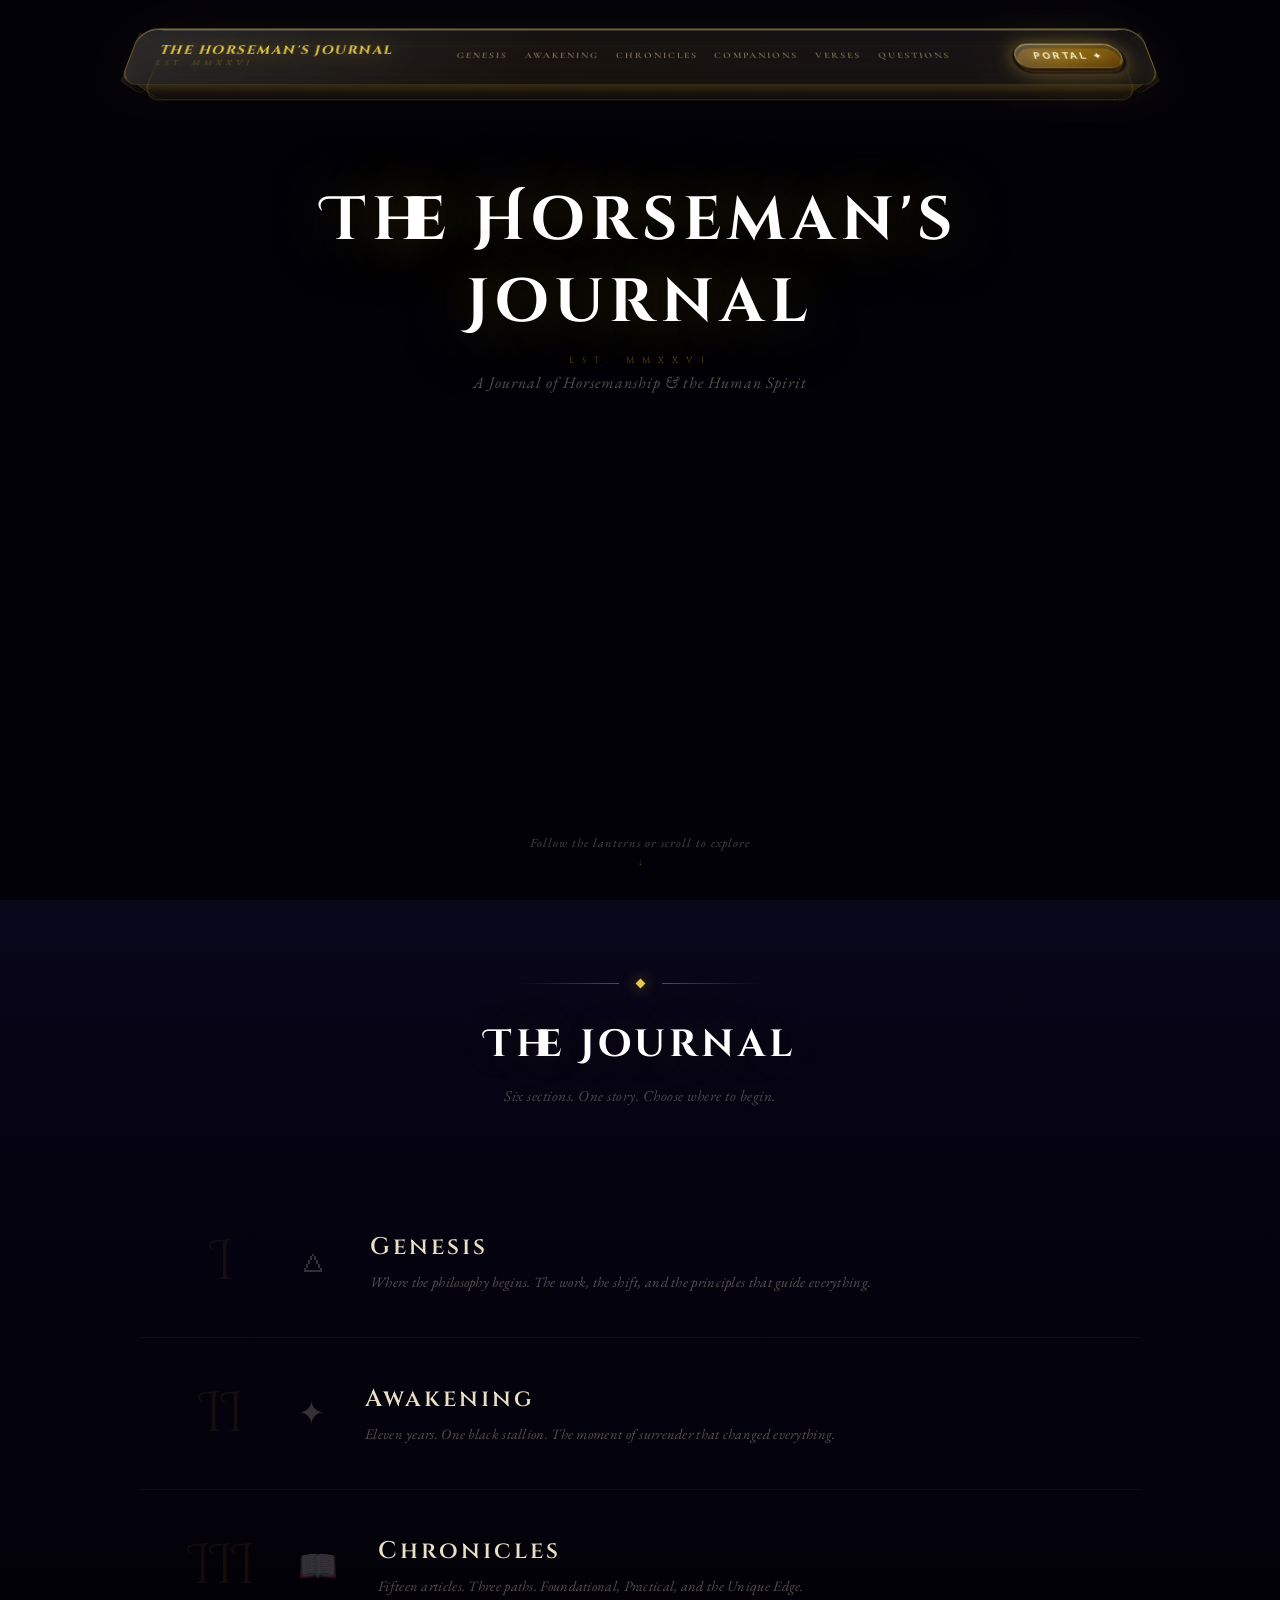
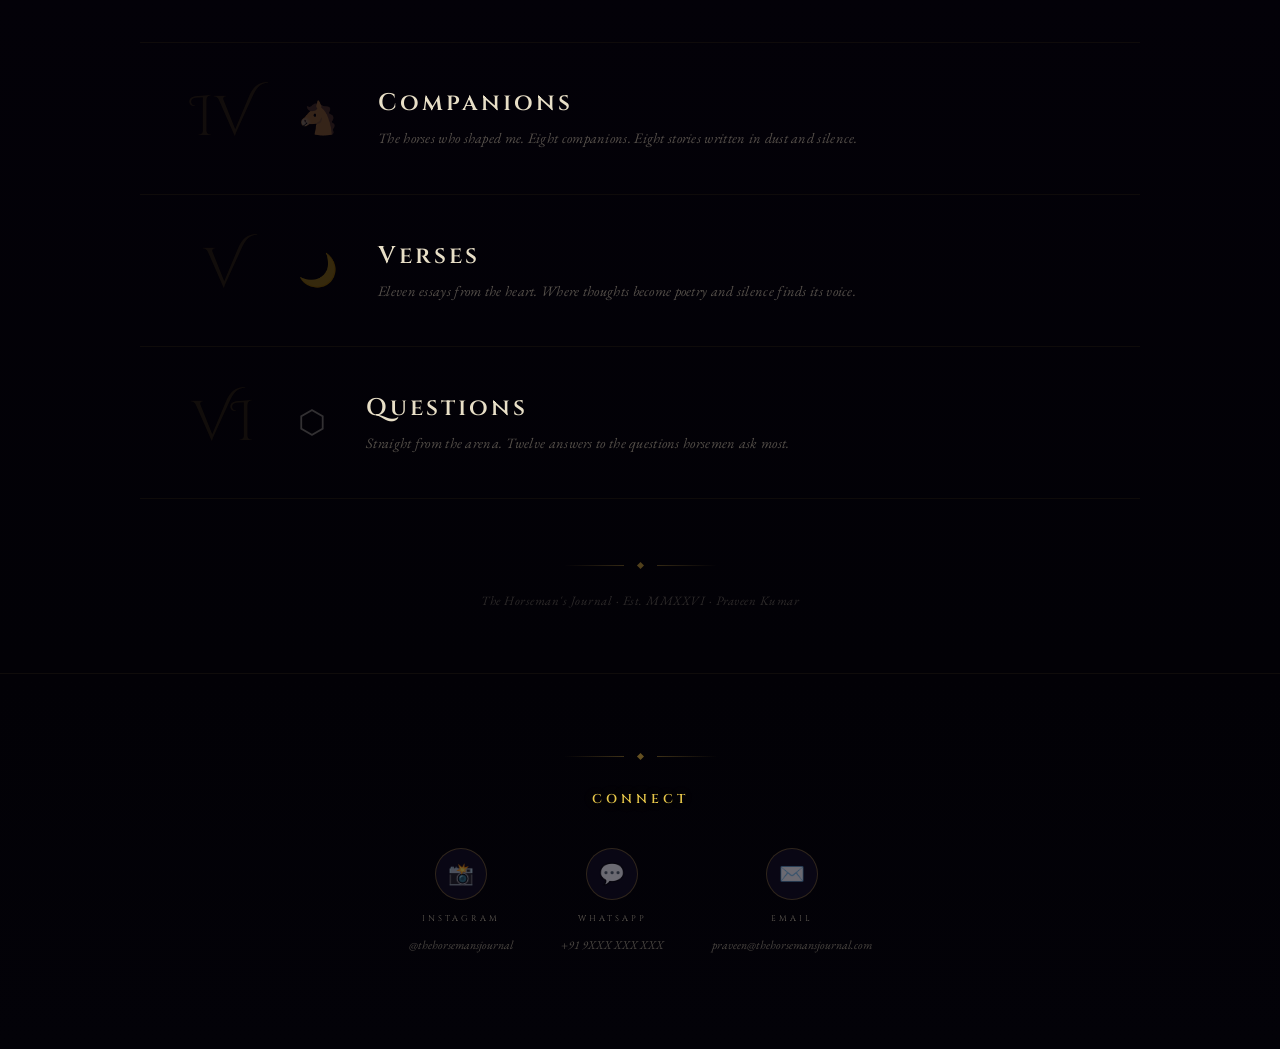
==== commit cdfc9065: "Update index.html" ====
--- a/index.html
+++ b/index.html
@@ -393,204 +393,9 @@
     </div>
   </section>
 
-  <script>
-    const canvas = document.getElementById('worldCanvas');
-    const ctx = canvas.getContext('2d');
-    let W, H, mx = 0.5, my = 0.5, t = 0;
-
-    function resize() { W = canvas.width = canvas.offsetWidth; H = canvas.height = canvas.offsetHeight; }
-    resize();
-    addEventListener('resize', resize);
-    addEventListener('mousemove', e => { mx = e.clientX / W; my = e.clientY / H; });
-
-    const stars = Array.from({length: 350}, () => ({
-      x: Math.random(), y: Math.random() * 0.55,
-      r: Math.random() * 1.6 + 0.2, sp: Math.random() * 0.018 + 0.004,
-      off: Math.random() * Math.PI * 2, ba: Math.random() * 0.65 + 0.2
-    }));
-    const grass = Array.from({length: 600}, () => ({
-      x: Math.random(), by: 0.68 + Math.random() * 0.32,
-      h: Math.random() * 35 + 10, sp: Math.random() * 0.018 + 0.004,
-      off: Math.random() * Math.PI * 2
-    }));
-    const flies = Array.from({length: 45}, () => ({
-      x: Math.random(), y: 0.68 + Math.random() * 0.28,
-      r: Math.random() * 1.4 + 0.4, sp: Math.random() * 0.25 + 0.08,
-      ph: Math.random() * Math.PI * 2, dx: (Math.random() - 0.5) * 0.4, dy: (Math.random() - 0.5) * 0.25
-    }));
-
-    function horse(hx, hy, sc, coat, mane, pose, flip) {
-      ctx.save(); ctx.translate(hx, hy);
-      if (flip) ctx.scale(-sc, sc); else ctx.scale(sc, sc);
-      const br = Math.sin(t * 0.018 + hx * 0.01) * 1.5;
-      if (pose === 'sentinel') {
-        ctx.fillStyle = coat;
-        [-15, -3, 7, 17].forEach((lx, i) => ctx.fillRect(lx, 14, 4, 24));
-        ctx.beginPath(); ctx.ellipse(0, 4, 28, 13, 0, 0, Math.PI*2); ctx.fill();
-        ctx.beginPath(); ctx.moveTo(18, 0); ctx.quadraticCurveTo(28, -28, 24, -40); ctx.quadraticCurveTo(18, -28, 8, -2); ctx.closePath(); ctx.fill();
-        ctx.beginPath(); ctx.ellipse(24, -42, 8, 5, -0.1, 0, Math.PI*2); ctx.fill();
-        ctx.beginPath(); ctx.moveTo(24, -46); ctx.lineTo(22, -54); ctx.lineTo(20, -46); ctx.fill();
-        ctx.beginPath(); ctx.moveTo(26, -46); ctx.lineTo(28, -54); ctx.lineTo(26, -46); ctx.fill();
-        ctx.strokeStyle = mane; ctx.lineWidth = 2.2;
-        ctx.beginPath(); ctx.moveTo(18, -4); ctx.quadraticCurveTo(22, -18, 26, -32); ctx.stroke();
-        const ts = Math.sin(t * 0.025) * 2;
-        ctx.strokeStyle = mane; ctx.lineWidth = 1.6;
-        ctx.beginPath(); ctx.moveTo(-26, 2); ctx.quadraticCurveTo(-34, -5, -32 + ts, -14); ctx.stroke();
-      } else if (pose === 'foreground') {
-        ctx.fillStyle = coat;
-        [-18, -4, 8, 20].forEach((lx, i) => ctx.fillRect(lx, 12, 5, 28));
-        ctx.beginPath(); ctx.ellipse(0, 3, 34, 16, 0, 0, Math.PI*2); ctx.fill();
-        ctx.beginPath(); ctx.moveTo(22, -1); ctx.quadraticCurveTo(34, -32, 28, -46); ctx.quadraticCurveTo(20, -32, 10, -4); ctx.closePath(); ctx.fill();
-        ctx.beginPath(); ctx.ellipse(28, -48, 10, 6, -0.1, 0, Math.PI*2); ctx.fill();
-        ctx.beginPath(); ctx.moveTo(28, -53); ctx.lineTo(25, -62); ctx.lineTo(22, -53); ctx.fill();
-        ctx.beginPath(); ctx.moveTo(30, -53); ctx.lineTo(33, -62); ctx.lineTo(30, -53); ctx.fill();
-        ctx.strokeStyle = mane; ctx.lineWidth = 3;
-        ctx.beginPath(); ctx.moveTo(22, -5); ctx.quadraticCurveTo(28, -22, 32, -38); ctx.stroke();
-        const ts = Math.sin(t * 0.022) * 2.5;
-        ctx.strokeStyle = mane; ctx.lineWidth = 2;
-        ctx.beginPath(); ctx.moveTo(-32, 1); ctx.quadraticCurveTo(-42, -6, -38 + ts, -16); ctx.stroke();
-      } else if (pose === 'nuzzle') {
-        ctx.fillStyle = coat;
-        [-14, -2, 8, 18].forEach((lx, i) => ctx.fillRect(lx, 16 + (i%2?br:-br), 4, 20));
-        ctx.beginPath(); ctx.ellipse(0, 5, 26, 12, 0, 0, Math.PI*2); ctx.fill();
-        ctx.beginPath(); ctx.moveTo(16, 1); ctx.quadraticCurveTo(28, -14, 26, -24); ctx.quadraticCurveTo(18, -18, 6, 3); ctx.closePath(); ctx.fill();
-        ctx.beginPath(); ctx.ellipse(26, -26, 7, 5, -0.15, 0, Math.PI*2); ctx.fill();
-        ctx.beginPath(); ctx.moveTo(26, -30); ctx.lineTo(25, -37); ctx.lineTo(23, -30); ctx.fill();
-        ctx.strokeStyle = mane; ctx.lineWidth = 2;
-        ctx.beginPath(); ctx.moveTo(16, -2); ctx.quadraticCurveTo(20, -10, 24, -20); ctx.stroke();
-        const ts = Math.sin(t * 0.02) * 2;
-        ctx.strokeStyle = mane; ctx.lineWidth = 1.4;
-        ctx.beginPath(); ctx.moveTo(-24, 3); ctx.quadraticCurveTo(-30, -4, -28 + ts, -12); ctx.stroke();
-      } else {
-        ctx.fillStyle = coat;
-        [-14, -2, 8, 18].forEach((lx, i) => ctx.fillRect(lx, 16 + (i%2?br:-br), 4, 20));
-        ctx.beginPath(); ctx.ellipse(0, 5, 28, 13, 0, 0, Math.PI*2); ctx.fill();
-        ctx.beginPath(); ctx.moveTo(18, 1); ctx.quadraticCurveTo(32, 12, 26, 26); ctx.quadraticCurveTo(18, 20, 7, 3); ctx.closePath(); ctx.fill();
-        ctx.beginPath(); ctx.ellipse(28, 30, 8, 5, 0.25, 0, Math.PI*2); ctx.fill();
-        ctx.beginPath(); ctx.moveTo(30, 25); ctx.lineTo(32, 19); ctx.lineTo(27, 24); ctx.fill();
-        ctx.beginPath(); ctx.moveTo(27, 26); ctx.lineTo(25, 20); ctx.lineTo(24, 26); ctx.fill();
-        ctx.strokeStyle = mane; ctx.lineWidth = 2.2;
-        ctx.beginPath(); ctx.moveTo(18, -3); ctx.quadraticCurveTo(24, 6, 28, 18); ctx.stroke();
-        const ts = Math.sin(t * 0.025 + hx * 0.03) * 3;
-        ctx.strokeStyle = mane; ctx.lineWidth = 1.6;
-        ctx.beginPath(); ctx.moveTo(-26, 3); ctx.quadraticCurveTo(-34, -3, -32 + ts, -12); ctx.stroke();
-      }
-      ctx.restore();
-    }
-
-    const herd = [
-      { x: 0.06, y: 0.83, s: 0.88, coat: '#0d0a0e', mane: '#1a1418', pose: 'sentinel', flip: false },
-      { x: 0.18, y: 0.85, s: 0.70, coat: '#2a1a12', mane: '#3a2818', pose: 'graze', flip: false },
-      { x: 0.30, y: 0.82, s: 0.78, coat: '#1a1618', mane: '#2a2428', pose: 'graze', flip: true },
-      { x: 0.42, y: 0.84, s: 0.55, coat: '#3a2818', mane: '#4a3020', pose: 'graze', flip: false },
-      { x: 0.50, y: 0.83, s: 0.72, coat: '#4a3222', mane: '#5a3e2a', pose: 'nuzzle', flip: false },
-      { x: 0.56, y: 0.84, s: 0.68, coat: '#3a3035', mane: '#4a4045', pose: 'nuzzle', flip: true },
-      { x: 0.68, y: 0.83, s: 0.85, coat: '#5a4828', mane: '#6a5530', pose: 'graze', flip: false },
-      { x: 0.82, y: 0.85, s: 0.75, coat: '#141018', mane: '#221e26', pose: 'graze', flip: false },
-      // Two large foreground horses
-      { x: 0.90, y: 0.78, s: 1.50, coat: '#080608', mane: '#141018', pose: 'foreground', flip: true },
-      { x: 0.10, y: 0.79, s: 1.40, coat: '#1a0e08', mane: '#2a1a10', pose: 'foreground', flip: false },
-    ];
-
-    const sections = [
-      { name:'Genesis', color:'#c8922a', lx:0.16, ly:0.44, depth:0.6 },
-      { name:'Awakening', color:'#c97a8a', lx:0.34, ly:0.38, depth:0.7 },
-      { name:'Chronicles', color:'#b8860b', lx:0.52, ly:0.34, depth:0.8 },
-      { name:'Companions', color:'#8b7a3a', lx:0.68, ly:0.38, depth:0.65 },
-      { name:'Verses', color:'#a080d0', lx:0.82, ly:0.42, depth:0.55 },
-      { name:'Questions', color:'#c8963a', lx:0.90, ly:0.48, depth:0.5 },
-    ];
-
-    const lanternsDiv = document.getElementById('lanterns');
-    const lanternEls = [];
-    const pageMap = ['genesis.html','awakening.html','chronicles.html','companions.html','essays.html','questions.html'];
-    sections.forEach((s, i) => {
-      const el = document.createElement('div');
-      el.style.cssText = `position:absolute;z-index:8;pointer-events:auto;cursor:pointer;width:50px;height:70px;transform:translate(-50%,-50%);`;
-      el.innerHTML = `<div class="lantern-glow" style="position:absolute;top:0;left:50%;transform:translateX(-50%);width:20px;height:28px;border-radius:12px 12px 6px 6px;background:radial-gradient(circle at 50% 40%,rgba(255,240,200,0.5),${s.color} 70%,rgba(0,0,0,0.6) 100%);box-shadow:0 0 18px ${s.color},0 0 40px ${s.color}44;animation:lanternBob ${3+i*0.4}s ease-in-out infinite;transition:box-shadow .4s,filter .4s;"></div><div style="position:absolute;top:26px;left:50%;transform:translateX(-50%);width:2px;height:10px;background:rgba(200,180,150,0.4);"></div><div style="position:absolute;top:34px;left:50%;transform:translateX(-50%);width:1px;height:16px;background:rgba(200,180,150,0.2);"></div><div class="lantern-label" style="position:absolute;bottom:-30px;left:50%;transform:translateX(-50%);text-align:center;opacity:0;transition:opacity .35s;white-space:nowrap;"><span style="font-family:'Cinzel',serif;font-size:.58rem;font-weight:600;letter-spacing:2px;color:#E8C84A;display:block;">${s.name}</span></div>`;
-      const glowEl = el.querySelector('.lantern-glow');
-      const labelEl = el.querySelector('.lantern-label');
-      el.addEventListener('mouseenter', () => { glowEl.style.boxShadow = `0 0 35px ${s.color},0 0 70px ${s.color},0 0 100px ${s.color}66`; glowEl.style.filter = 'brightness(1.5)'; labelEl.style.opacity = '1'; });
-      el.addEventListener('mouseleave', () => { glowEl.style.boxShadow = `0 0 18px ${s.color},0 0 40px ${s.color}44`; glowEl.style.filter = 'brightness(1)'; labelEl.style.opacity = '0'; });
-      el.addEventListener('click', () => { location.href = pageMap[i]; });
-      lanternsDiv.appendChild(el);
-      lanternEls.push({ el, s });
-    });
-
-    function render() {
-      ctx.clearRect(0, 0, W, H);
-      const sg = ctx.createLinearGradient(0, 0, 0, H);
-      sg.addColorStop(0, '#020108'); sg.addColorStop(0.3, '#04031a'); sg.addColorStop(0.55, '#070522'); sg.addColorStop(0.72, '#0a0824'); sg.addColorStop(1, '#0c0a1c');
-      ctx.fillStyle = sg; ctx.fillRect(0, 0, W, H);
-      const ax = W * 0.45, ay = H * 0.2;
-      for (let b = 0; b < 5; b++) {
-        const bandY = ay + b * 35, bandAlpha = 0.04 - b * 0.006;
-        const bandGrad = ctx.createLinearGradient(0, bandY, 0, bandY + 60);
-        bandGrad.addColorStop(0, 'rgba(100,180,160,' + bandAlpha + ')'); bandGrad.addColorStop(0.3, 'rgba(160,120,200,' + bandAlpha + ')'); bandGrad.addColorStop(0.6, 'rgba(80,140,180,' + bandAlpha + ')'); bandGrad.addColorStop(1, 'rgba(0,0,0,0)');
-        ctx.fillStyle = bandGrad; ctx.beginPath(); ctx.moveTo(0, bandY - 20);
-        for (let i = 0; i <= 80; i++) { const nx = i / 80; ctx.lineTo(nx * W, bandY + Math.sin(nx * 4 + t * 0.008 + b * 1.5) * 25 + Math.sin(nx * 7 + t * 0.012) * 15); }
-        ctx.lineTo(W, bandY + 60); ctx.lineTo(0, bandY + 60); ctx.closePath(); ctx.fill();
-      }
-      const moonX = W * 0.78, moonY = H * 0.16;
-      const moonGrad = ctx.createRadialGradient(moonX, moonY, 20, moonX, moonY, 120);
-      moonGrad.addColorStop(0, 'rgba(255,252,240,0.6)'); moonGrad.addColorStop(0.25, 'rgba(255,252,240,0.25)'); moonGrad.addColorStop(0.5, 'rgba(220,210,180,0.06)'); moonGrad.addColorStop(1, 'rgba(0,0,0,0)');
-      ctx.fillStyle = moonGrad; ctx.beginPath(); ctx.arc(moonX, moonY, 120, 0, Math.PI*2); ctx.fill();
-      ctx.fillStyle = 'rgba(255,252,240,0.85)'; ctx.shadowColor = 'rgba(255,252,240,0.5)'; ctx.shadowBlur = 40;
-      ctx.beginPath(); ctx.arc(moonX, moonY, 32, 0, Math.PI*2); ctx.fill(); ctx.shadowBlur = 0;
-      stars.forEach(s => { const tw = Math.sin(t * s.sp + s.off) * 0.3 + 0.7; ctx.fillStyle = 'rgba(255,255,255,' + (s.ba * tw) + ')'; ctx.shadowColor = 'rgba(255,255,255,' + (s.ba*tw*0.3) + ')'; ctx.shadowBlur = s.r; ctx.beginPath(); ctx.arc(s.x * W, s.y * H, s.r * tw, 0, Math.PI*2); ctx.fill(); ctx.shadowBlur = 0; });
-      ctx.fillStyle = 'rgba(6,4,16,0.8)'; ctx.beginPath(); ctx.moveTo(0, H * 0.66);
-      for (let i = 0; i <= 60; i++) { const nx = i / 60; ctx.lineTo(nx * W, H * 0.62 - Math.sin(nx * 3.5) * H * 0.018 - Math.sin(nx * 7.2) * H * 0.012); }
-      ctx.lineTo(W, H * 0.66); ctx.closePath(); ctx.fill();
-      ['#0a0718','#0c0920','#0e0b22'].forEach((col, i) => { ctx.fillStyle = col; ctx.beginPath(); ctx.moveTo(0, H); for (let j = 0; j <= 80; j++) { const nx = j / 80; ctx.lineTo(nx * W, H * (0.72 + i * 0.06 - Math.sin(nx * (2 + i * 1.2) + i) * 0.04 - Math.sin(nx * (5 + i * 2)) * 0.02)); } ctx.lineTo(W, H); ctx.closePath(); ctx.fill(); });
-      const lakeY = H * 0.74;
-      const lakeGrad = ctx.createLinearGradient(0, lakeY, 0, lakeY + H * 0.04);
-      lakeGrad.addColorStop(0, 'rgba(15,20,40,0.5)'); lakeGrad.addColorStop(0.5, 'rgba(12,15,30,0.3)'); lakeGrad.addColorStop(1, 'rgba(0,0,0,0)');
-      ctx.fillStyle = lakeGrad; ctx.fillRect(0, lakeY, W, H * 0.04);
-      for (let i = 0; i < 50; i++) { ctx.fillStyle = 'rgba(255,255,255,' + (0.06 * (0.5 + 0.5 * Math.sin(t * 0.025 + i))) + ')'; ctx.beginPath(); ctx.arc((Math.sin(i * 127.3) * 0.5 + 0.5) * W, lakeY + 2 + Math.random() * H * 0.02, 0.5, 0, Math.PI*2); ctx.fill(); }
-      const mistGrad = ctx.createLinearGradient(0, H * 0.76, 0, H);
-      mistGrad.addColorStop(0, 'rgba(20,18,35,0)'); mistGrad.addColorStop(0.5, 'rgba(20,18,35,0.15)'); mistGrad.addColorStop(1, 'rgba(20,18,35,0.35)');
-      ctx.fillStyle = mistGrad; ctx.fillRect(0, H * 0.76, W, H * 0.24);
-      grass.forEach(g => { const sw = Math.sin(t * g.sp + g.off) * 7; const gr = 16 + Math.floor(Math.sin(g.x * 0.3) * 8); ctx.strokeStyle = 'rgba(' + (10 + Math.floor(Math.random() * 5)) + ',' + gr + ',8,' + (0.2 + Math.sin(t * 0.012 + g.off) * 0.1) + ')'; ctx.lineWidth = 0.5; ctx.beginPath(); ctx.moveTo(g.x * W, g.by * H); ctx.quadraticCurveTo(g.x * W + sw * 0.4, g.by * H - g.h * 0.5, g.x * W + sw, g.by * H - g.h); ctx.stroke(); });
-      // Draw background herd first
-      herd.filter(h => h.pose !== 'foreground').forEach(h => { horse(h.x * W + (mx - 0.5) * 35 * h.s, h.y * H + (my - 0.5) * 12 * h.s, h.s, h.coat, h.mane, h.pose, h.flip); });
-      flies.forEach(f => { f.x += Math.sin(t * 0.02 + f.ph) * f.dx; f.y += Math.cos(t * 0.022 + f.ph) * f.dy; f.x = ((f.x % 1) + 1) % 1; f.y = Math.max(0.66, Math.min(0.98, f.y)); const a = Math.abs(Math.sin(t * f.sp + f.ph)) * 0.5; ctx.fillStyle = 'rgba(220,255,180,' + a + ')'; ctx.shadowColor = 'rgba(180,255,120,' + (a * 0.5) + ')'; ctx.shadowBlur = 5; ctx.beginPath(); ctx.arc(f.x * W, f.y * H, f.r, 0, Math.PI*2); ctx.fill(); ctx.shadowBlur = 0; });
-      sections.forEach(s => { const lx = s.lx * W + (mx - 0.5) * 20 * s.depth; const ly = s.ly * H + (my - 0.5) * 10 * s.depth; const poolGrad = ctx.createRadialGradient(lx, ly + 30, 5, lx, ly + 30, 80); poolGrad.addColorStop(0, s.color + '22'); poolGrad.addColorStop(1, 'rgba(0,0,0,0)'); ctx.fillStyle = poolGrad; ctx.beginPath(); ctx.arc(lx, ly + 30, 80, 0, Math.PI*2); ctx.fill(); });
-      // Draw foreground horses last
-      herd.filter(h => h.pose === 'foreground').forEach(h => { horse(h.x * W + (mx - 0.5) * 50, h.y * H + (my - 0.5) * 18, h.s, h.coat, h.mane, h.pose, h.flip); });
-    }
-
-    function updateLanterns() {
-      lanternEls.forEach(({ el, s }) => { const px = (mx - 0.5) * 25 * s.depth; const py = (my - 0.5) * 14 * s.depth; el.style.left = (s.lx * 100) + '%'; el.style.top = (s.ly * 100) + '%'; el.style.transform = `translate(calc(-50% + ${px}px), calc(-50% + ${py}px))`; });
-    }
-
-    // Hall particles
-    const hallParticles = document.getElementById('hallParticles');
-    for (let i = 0; i < 30; i++) {
-      const p = document.createElement('div');
-      p.className = 'hall-bg-particle';
-      p.style.left = Math.random() * 100 + '%';
-      p.style.top = Math.random() * 100 + '%';
-      p.style.animationDuration = (Math.random() * 10 + 8) + 's';
-      p.style.animationDelay = Math.random() * 10 + 's';
-      hallParticles.appendChild(p);
-    }
-
-    const titleOverlay = document.getElementById('titleOverlay');
-    const hintOverlay = document.getElementById('hintOverlay');
-    let lastMove = 0;
-    addEventListener('mousemove', () => { lastMove = t; });
-
-    function animate() {
-      t++;
-      render();
-      updateLanterns();
-      const idle = t - lastMove > 200;
-      titleOverlay.style.opacity = idle ? '0.3' : '0.9';
-      hintOverlay.style.opacity = idle ? '0' : '0.7';
-      requestAnimationFrame(animate);
-    }
-    animate();
-    addEventListener('resize', () => { resize(); });
-  </script>
+  <!-- ============================================ -->
+  <!-- ULTRA 4D SCRIPT - All magic is now in script.js -->
+  <!-- ============================================ -->
+  <script src="script.js"></script>
 </body>
 </html>
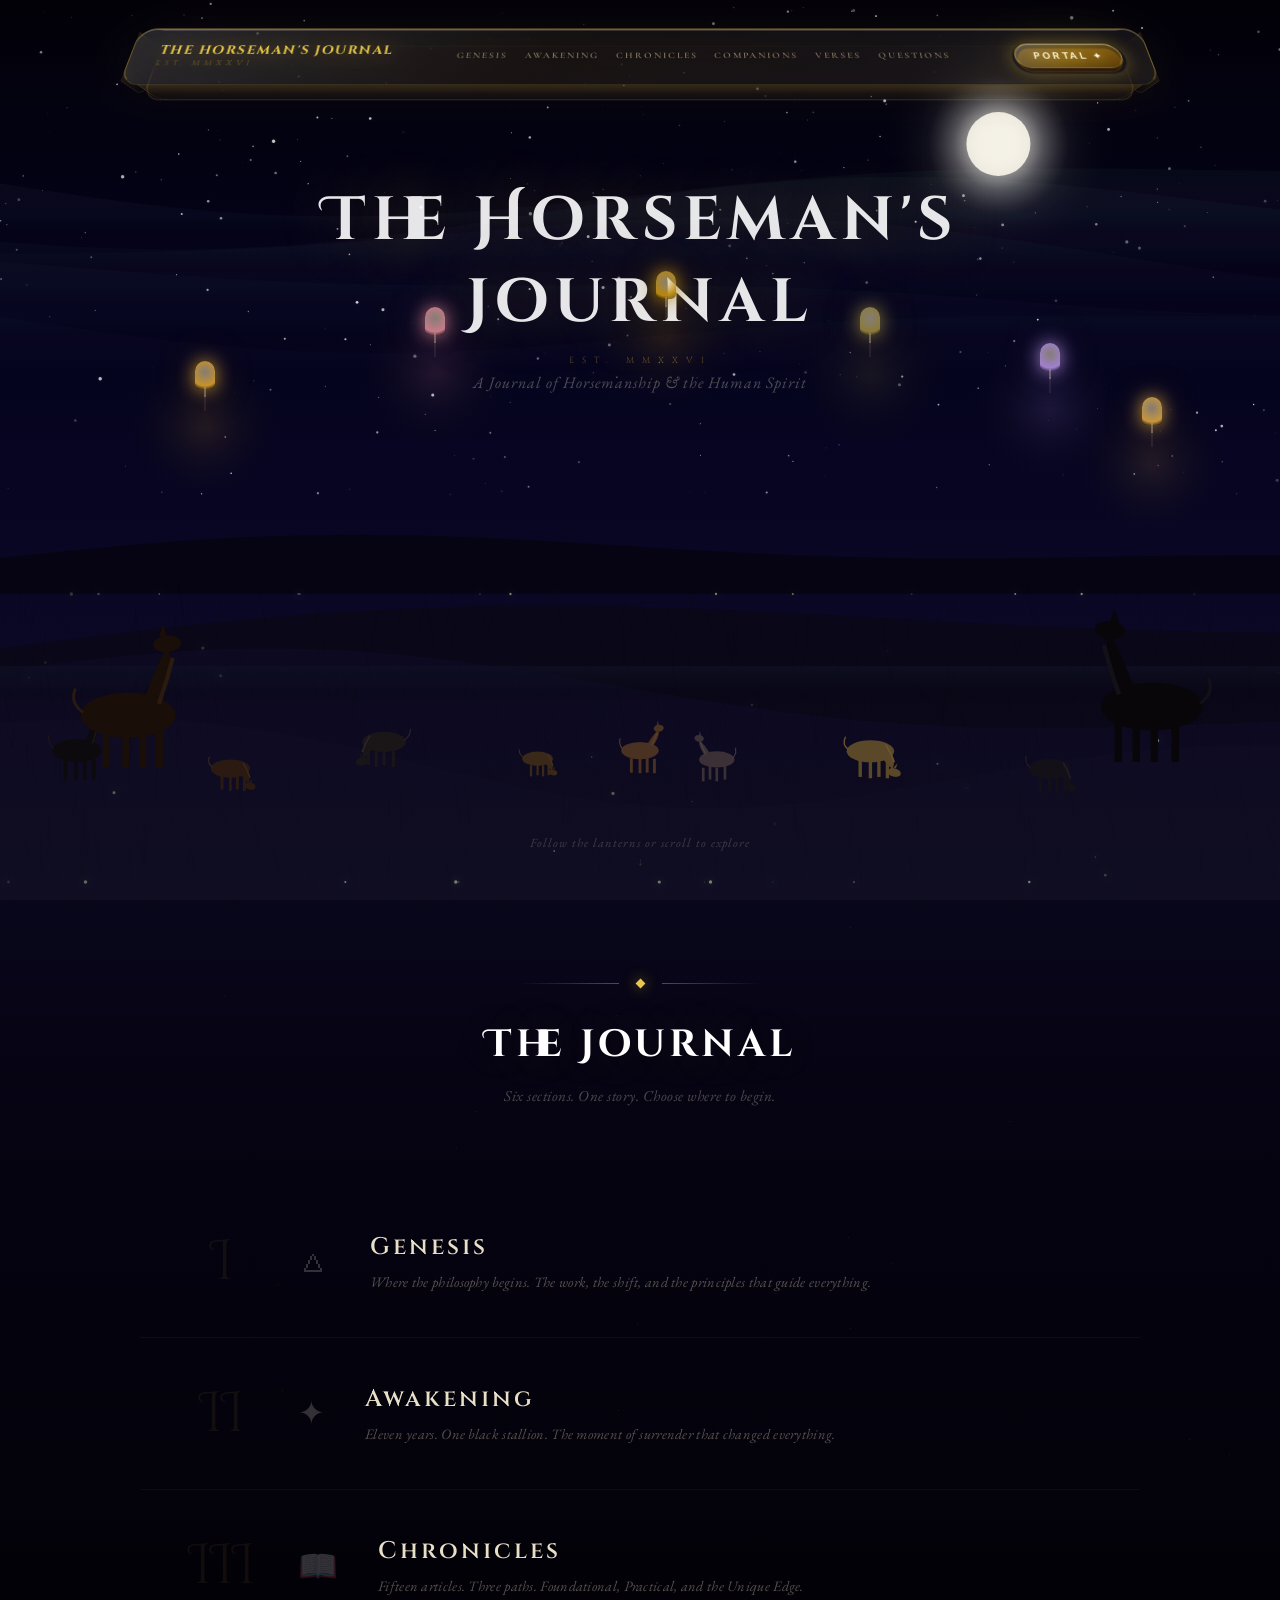
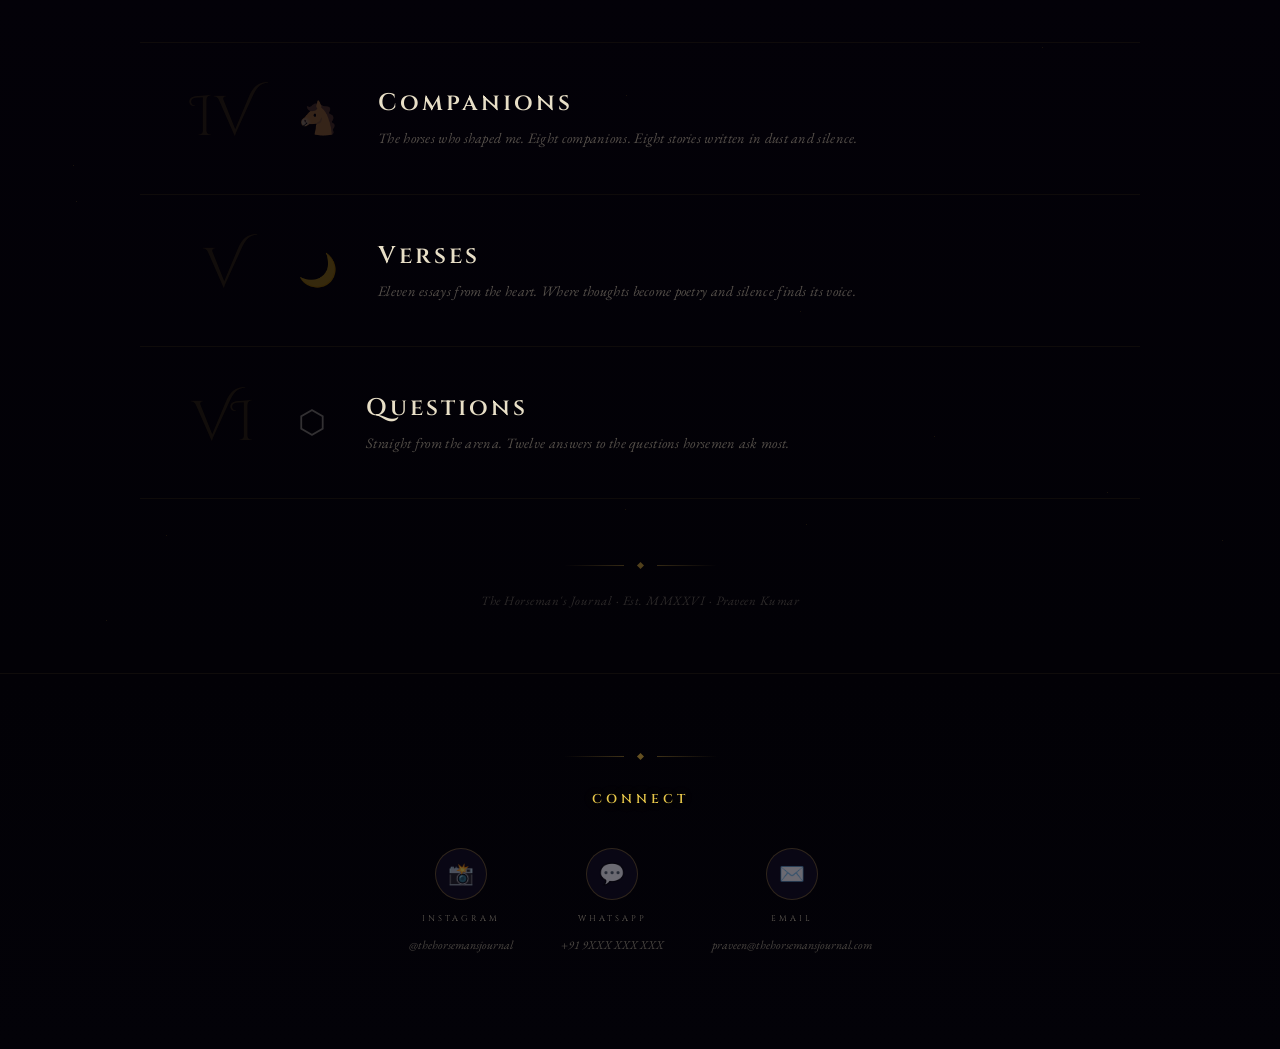
==== commit 545633fb: "Implement interactive canvas with animations Added a script to create an interactive canvas with ani" ====
--- a/index.html
+++ b/index.html
@@ -393,9 +393,204 @@
     </div>
   </section>
 
-  <!-- ============================================ -->
-  <!-- ULTRA 4D SCRIPT - All magic is now in script.js -->
-  <!-- ============================================ -->
-  <script src="script.js"></script>
+  <script>
+    const canvas = document.getElementById('worldCanvas');
+    const ctx = canvas.getContext('2d');
+    let W, H, mx = 0.5, my = 0.5, t = 0;
+
+    function resize() { W = canvas.width = canvas.offsetWidth; H = canvas.height = canvas.offsetHeight; }
+    resize();
+    addEventListener('resize', resize);
+    addEventListener('mousemove', e => { mx = e.clientX / W; my = e.clientY / H; });
+
+    const stars = Array.from({length: 350}, () => ({
+      x: Math.random(), y: Math.random() * 0.55,
+      r: Math.random() * 1.6 + 0.2, sp: Math.random() * 0.018 + 0.004,
+      off: Math.random() * Math.PI * 2, ba: Math.random() * 0.65 + 0.2
+    }));
+    const grass = Array.from({length: 600}, () => ({
+      x: Math.random(), by: 0.68 + Math.random() * 0.32,
+      h: Math.random() * 35 + 10, sp: Math.random() * 0.018 + 0.004,
+      off: Math.random() * Math.PI * 2
+    }));
+    const flies = Array.from({length: 45}, () => ({
+      x: Math.random(), y: 0.68 + Math.random() * 0.28,
+      r: Math.random() * 1.4 + 0.4, sp: Math.random() * 0.25 + 0.08,
+      ph: Math.random() * Math.PI * 2, dx: (Math.random() - 0.5) * 0.4, dy: (Math.random() - 0.5) * 0.25
+    }));
+
+    function horse(hx, hy, sc, coat, mane, pose, flip) {
+      ctx.save(); ctx.translate(hx, hy);
+      if (flip) ctx.scale(-sc, sc); else ctx.scale(sc, sc);
+      const br = Math.sin(t * 0.018 + hx * 0.01) * 1.5;
+      if (pose === 'sentinel') {
+        ctx.fillStyle = coat;
+        [-15, -3, 7, 17].forEach((lx, i) => ctx.fillRect(lx, 14, 4, 24));
+        ctx.beginPath(); ctx.ellipse(0, 4, 28, 13, 0, 0, Math.PI*2); ctx.fill();
+        ctx.beginPath(); ctx.moveTo(18, 0); ctx.quadraticCurveTo(28, -28, 24, -40); ctx.quadraticCurveTo(18, -28, 8, -2); ctx.closePath(); ctx.fill();
+        ctx.beginPath(); ctx.ellipse(24, -42, 8, 5, -0.1, 0, Math.PI*2); ctx.fill();
+        ctx.beginPath(); ctx.moveTo(24, -46); ctx.lineTo(22, -54); ctx.lineTo(20, -46); ctx.fill();
+        ctx.beginPath(); ctx.moveTo(26, -46); ctx.lineTo(28, -54); ctx.lineTo(26, -46); ctx.fill();
+        ctx.strokeStyle = mane; ctx.lineWidth = 2.2;
+        ctx.beginPath(); ctx.moveTo(18, -4); ctx.quadraticCurveTo(22, -18, 26, -32); ctx.stroke();
+        const ts = Math.sin(t * 0.025) * 2;
+        ctx.strokeStyle = mane; ctx.lineWidth = 1.6;
+        ctx.beginPath(); ctx.moveTo(-26, 2); ctx.quadraticCurveTo(-34, -5, -32 + ts, -14); ctx.stroke();
+      } else if (pose === 'foreground') {
+        ctx.fillStyle = coat;
+        [-18, -4, 8, 20].forEach((lx, i) => ctx.fillRect(lx, 12, 5, 28));
+        ctx.beginPath(); ctx.ellipse(0, 3, 34, 16, 0, 0, Math.PI*2); ctx.fill();
+        ctx.beginPath(); ctx.moveTo(22, -1); ctx.quadraticCurveTo(34, -32, 28, -46); ctx.quadraticCurveTo(20, -32, 10, -4); ctx.closePath(); ctx.fill();
+        ctx.beginPath(); ctx.ellipse(28, -48, 10, 6, -0.1, 0, Math.PI*2); ctx.fill();
+        ctx.beginPath(); ctx.moveTo(28, -53); ctx.lineTo(25, -62); ctx.lineTo(22, -53); ctx.fill();
+        ctx.beginPath(); ctx.moveTo(30, -53); ctx.lineTo(33, -62); ctx.lineTo(30, -53); ctx.fill();
+        ctx.strokeStyle = mane; ctx.lineWidth = 3;
+        ctx.beginPath(); ctx.moveTo(22, -5); ctx.quadraticCurveTo(28, -22, 32, -38); ctx.stroke();
+        const ts = Math.sin(t * 0.022) * 2.5;
+        ctx.strokeStyle = mane; ctx.lineWidth = 2;
+        ctx.beginPath(); ctx.moveTo(-32, 1); ctx.quadraticCurveTo(-42, -6, -38 + ts, -16); ctx.stroke();
+      } else if (pose === 'nuzzle') {
+        ctx.fillStyle = coat;
+        [-14, -2, 8, 18].forEach((lx, i) => ctx.fillRect(lx, 16 + (i%2?br:-br), 4, 20));
+        ctx.beginPath(); ctx.ellipse(0, 5, 26, 12, 0, 0, Math.PI*2); ctx.fill();
+        ctx.beginPath(); ctx.moveTo(16, 1); ctx.quadraticCurveTo(28, -14, 26, -24); ctx.quadraticCurveTo(18, -18, 6, 3); ctx.closePath(); ctx.fill();
+        ctx.beginPath(); ctx.ellipse(26, -26, 7, 5, -0.15, 0, Math.PI*2); ctx.fill();
+        ctx.beginPath(); ctx.moveTo(26, -30); ctx.lineTo(25, -37); ctx.lineTo(23, -30); ctx.fill();
+        ctx.strokeStyle = mane; ctx.lineWidth = 2;
+        ctx.beginPath(); ctx.moveTo(16, -2); ctx.quadraticCurveTo(20, -10, 24, -20); ctx.stroke();
+        const ts = Math.sin(t * 0.02) * 2;
+        ctx.strokeStyle = mane; ctx.lineWidth = 1.4;
+        ctx.beginPath(); ctx.moveTo(-24, 3); ctx.quadraticCurveTo(-30, -4, -28 + ts, -12); ctx.stroke();
+      } else {
+        ctx.fillStyle = coat;
+        [-14, -2, 8, 18].forEach((lx, i) => ctx.fillRect(lx, 16 + (i%2?br:-br), 4, 20));
+        ctx.beginPath(); ctx.ellipse(0, 5, 28, 13, 0, 0, Math.PI*2); ctx.fill();
+        ctx.beginPath(); ctx.moveTo(18, 1); ctx.quadraticCurveTo(32, 12, 26, 26); ctx.quadraticCurveTo(18, 20, 7, 3); ctx.closePath(); ctx.fill();
+        ctx.beginPath(); ctx.ellipse(28, 30, 8, 5, 0.25, 0, Math.PI*2); ctx.fill();
+        ctx.beginPath(); ctx.moveTo(30, 25); ctx.lineTo(32, 19); ctx.lineTo(27, 24); ctx.fill();
+        ctx.beginPath(); ctx.moveTo(27, 26); ctx.lineTo(25, 20); ctx.lineTo(24, 26); ctx.fill();
+        ctx.strokeStyle = mane; ctx.lineWidth = 2.2;
+        ctx.beginPath(); ctx.moveTo(18, -3); ctx.quadraticCurveTo(24, 6, 28, 18); ctx.stroke();
+        const ts = Math.sin(t * 0.025 + hx * 0.03) * 3;
+        ctx.strokeStyle = mane; ctx.lineWidth = 1.6;
+        ctx.beginPath(); ctx.moveTo(-26, 3); ctx.quadraticCurveTo(-34, -3, -32 + ts, -12); ctx.stroke();
+      }
+      ctx.restore();
+    }
+
+    const herd = [
+      { x: 0.06, y: 0.83, s: 0.88, coat: '#0d0a0e', mane: '#1a1418', pose: 'sentinel', flip: false },
+      { x: 0.18, y: 0.85, s: 0.70, coat: '#2a1a12', mane: '#3a2818', pose: 'graze', flip: false },
+      { x: 0.30, y: 0.82, s: 0.78, coat: '#1a1618', mane: '#2a2428', pose: 'graze', flip: true },
+      { x: 0.42, y: 0.84, s: 0.55, coat: '#3a2818', mane: '#4a3020', pose: 'graze', flip: false },
+      { x: 0.50, y: 0.83, s: 0.72, coat: '#4a3222', mane: '#5a3e2a', pose: 'nuzzle', flip: false },
+      { x: 0.56, y: 0.84, s: 0.68, coat: '#3a3035', mane: '#4a4045', pose: 'nuzzle', flip: true },
+      { x: 0.68, y: 0.83, s: 0.85, coat: '#5a4828', mane: '#6a5530', pose: 'graze', flip: false },
+      { x: 0.82, y: 0.85, s: 0.75, coat: '#141018', mane: '#221e26', pose: 'graze', flip: false },
+      // Two large foreground horses
+      { x: 0.90, y: 0.78, s: 1.50, coat: '#080608', mane: '#141018', pose: 'foreground', flip: true },
+      { x: 0.10, y: 0.79, s: 1.40, coat: '#1a0e08', mane: '#2a1a10', pose: 'foreground', flip: false },
+    ];
+
+    const sections = [
+      { name:'Genesis', color:'#c8922a', lx:0.16, ly:0.44, depth:0.6 },
+      { name:'Awakening', color:'#c97a8a', lx:0.34, ly:0.38, depth:0.7 },
+      { name:'Chronicles', color:'#b8860b', lx:0.52, ly:0.34, depth:0.8 },
+      { name:'Companions', color:'#8b7a3a', lx:0.68, ly:0.38, depth:0.65 },
+      { name:'Verses', color:'#a080d0', lx:0.82, ly:0.42, depth:0.55 },
+      { name:'Questions', color:'#c8963a', lx:0.90, ly:0.48, depth:0.5 },
+    ];
+
+    const lanternsDiv = document.getElementById('lanterns');
+    const lanternEls = [];
+    const pageMap = ['genesis.html','awakening.html','chronicles.html','companions.html','essays.html','questions.html'];
+    sections.forEach((s, i) => {
+      const el = document.createElement('div');
+      el.style.cssText = `position:absolute;z-index:8;pointer-events:auto;cursor:pointer;width:50px;height:70px;transform:translate(-50%,-50%);`;
+      el.innerHTML = `<div class="lantern-glow" style="position:absolute;top:0;left:50%;transform:translateX(-50%);width:20px;height:28px;border-radius:12px 12px 6px 6px;background:radial-gradient(circle at 50% 40%,rgba(255,240,200,0.5),${s.color} 70%,rgba(0,0,0,0.6) 100%);box-shadow:0 0 18px ${s.color},0 0 40px ${s.color}44;animation:lanternBob ${3+i*0.4}s ease-in-out infinite;transition:box-shadow .4s,filter .4s;"></div><div style="position:absolute;top:26px;left:50%;transform:translateX(-50%);width:2px;height:10px;background:rgba(200,180,150,0.4);"></div><div style="position:absolute;top:34px;left:50%;transform:translateX(-50%);width:1px;height:16px;background:rgba(200,180,150,0.2);"></div><div class="lantern-label" style="position:absolute;bottom:-30px;left:50%;transform:translateX(-50%);text-align:center;opacity:0;transition:opacity .35s;white-space:nowrap;"><span style="font-family:'Cinzel',serif;font-size:.58rem;font-weight:600;letter-spacing:2px;color:#E8C84A;display:block;">${s.name}</span></div>`;
+      const glowEl = el.querySelector('.lantern-glow');
+      const labelEl = el.querySelector('.lantern-label');
+      el.addEventListener('mouseenter', () => { glowEl.style.boxShadow = `0 0 35px ${s.color},0 0 70px ${s.color},0 0 100px ${s.color}66`; glowEl.style.filter = 'brightness(1.5)'; labelEl.style.opacity = '1'; });
+      el.addEventListener('mouseleave', () => { glowEl.style.boxShadow = `0 0 18px ${s.color},0 0 40px ${s.color}44`; glowEl.style.filter = 'brightness(1)'; labelEl.style.opacity = '0'; });
+      el.addEventListener('click', () => { location.href = pageMap[i]; });
+      lanternsDiv.appendChild(el);
+      lanternEls.push({ el, s });
+    });
+
+    function render() {
+      ctx.clearRect(0, 0, W, H);
+      const sg = ctx.createLinearGradient(0, 0, 0, H);
+      sg.addColorStop(0, '#020108'); sg.addColorStop(0.3, '#04031a'); sg.addColorStop(0.55, '#070522'); sg.addColorStop(0.72, '#0a0824'); sg.addColorStop(1, '#0c0a1c');
+      ctx.fillStyle = sg; ctx.fillRect(0, 0, W, H);
+      const ax = W * 0.45, ay = H * 0.2;
+      for (let b = 0; b < 5; b++) {
+        const bandY = ay + b * 35, bandAlpha = 0.04 - b * 0.006;
+        const bandGrad = ctx.createLinearGradient(0, bandY, 0, bandY + 60);
+        bandGrad.addColorStop(0, 'rgba(100,180,160,' + bandAlpha + ')'); bandGrad.addColorStop(0.3, 'rgba(160,120,200,' + bandAlpha + ')'); bandGrad.addColorStop(0.6, 'rgba(80,140,180,' + bandAlpha + ')'); bandGrad.addColorStop(1, 'rgba(0,0,0,0)');
+        ctx.fillStyle = bandGrad; ctx.beginPath(); ctx.moveTo(0, bandY - 20);
+        for (let i = 0; i <= 80; i++) { const nx = i / 80; ctx.lineTo(nx * W, bandY + Math.sin(nx * 4 + t * 0.008 + b * 1.5) * 25 + Math.sin(nx * 7 + t * 0.012) * 15); }
+        ctx.lineTo(W, bandY + 60); ctx.lineTo(0, bandY + 60); ctx.closePath(); ctx.fill();
+      }
+      const moonX = W * 0.78, moonY = H * 0.16;
+      const moonGrad = ctx.createRadialGradient(moonX, moonY, 20, moonX, moonY, 120);
+      moonGrad.addColorStop(0, 'rgba(255,252,240,0.6)'); moonGrad.addColorStop(0.25, 'rgba(255,252,240,0.25)'); moonGrad.addColorStop(0.5, 'rgba(220,210,180,0.06)'); moonGrad.addColorStop(1, 'rgba(0,0,0,0)');
+      ctx.fillStyle = moonGrad; ctx.beginPath(); ctx.arc(moonX, moonY, 120, 0, Math.PI*2); ctx.fill();
+      ctx.fillStyle = 'rgba(255,252,240,0.85)'; ctx.shadowColor = 'rgba(255,252,240,0.5)'; ctx.shadowBlur = 40;
+      ctx.beginPath(); ctx.arc(moonX, moonY, 32, 0, Math.PI*2); ctx.fill(); ctx.shadowBlur = 0;
+      stars.forEach(s => { const tw = Math.sin(t * s.sp + s.off) * 0.3 + 0.7; ctx.fillStyle = 'rgba(255,255,255,' + (s.ba * tw) + ')'; ctx.shadowColor = 'rgba(255,255,255,' + (s.ba*tw*0.3) + ')'; ctx.shadowBlur = s.r; ctx.beginPath(); ctx.arc(s.x * W, s.y * H, s.r * tw, 0, Math.PI*2); ctx.fill(); ctx.shadowBlur = 0; });
+      ctx.fillStyle = 'rgba(6,4,16,0.8)'; ctx.beginPath(); ctx.moveTo(0, H * 0.66);
+      for (let i = 0; i <= 60; i++) { const nx = i / 60; ctx.lineTo(nx * W, H * 0.62 - Math.sin(nx * 3.5) * H * 0.018 - Math.sin(nx * 7.2) * H * 0.012); }
+      ctx.lineTo(W, H * 0.66); ctx.closePath(); ctx.fill();
+      ['#0a0718','#0c0920','#0e0b22'].forEach((col, i) => { ctx.fillStyle = col; ctx.beginPath(); ctx.moveTo(0, H); for (let j = 0; j <= 80; j++) { const nx = j / 80; ctx.lineTo(nx * W, H * (0.72 + i * 0.06 - Math.sin(nx * (2 + i * 1.2) + i) * 0.04 - Math.sin(nx * (5 + i * 2)) * 0.02)); } ctx.lineTo(W, H); ctx.closePath(); ctx.fill(); });
+      const lakeY = H * 0.74;
+      const lakeGrad = ctx.createLinearGradient(0, lakeY, 0, lakeY + H * 0.04);
+      lakeGrad.addColorStop(0, 'rgba(15,20,40,0.5)'); lakeGrad.addColorStop(0.5, 'rgba(12,15,30,0.3)'); lakeGrad.addColorStop(1, 'rgba(0,0,0,0)');
+      ctx.fillStyle = lakeGrad; ctx.fillRect(0, lakeY, W, H * 0.04);
+      for (let i = 0; i < 50; i++) { ctx.fillStyle = 'rgba(255,255,255,' + (0.06 * (0.5 + 0.5 * Math.sin(t * 0.025 + i))) + ')'; ctx.beginPath(); ctx.arc((Math.sin(i * 127.3) * 0.5 + 0.5) * W, lakeY + 2 + Math.random() * H * 0.02, 0.5, 0, Math.PI*2); ctx.fill(); }
+      const mistGrad = ctx.createLinearGradient(0, H * 0.76, 0, H);
+      mistGrad.addColorStop(0, 'rgba(20,18,35,0)'); mistGrad.addColorStop(0.5, 'rgba(20,18,35,0.15)'); mistGrad.addColorStop(1, 'rgba(20,18,35,0.35)');
+      ctx.fillStyle = mistGrad; ctx.fillRect(0, H * 0.76, W, H * 0.24);
+      grass.forEach(g => { const sw = Math.sin(t * g.sp + g.off) * 7; const gr = 16 + Math.floor(Math.sin(g.x * 0.3) * 8); ctx.strokeStyle = 'rgba(' + (10 + Math.floor(Math.random() * 5)) + ',' + gr + ',8,' + (0.2 + Math.sin(t * 0.012 + g.off) * 0.1) + ')'; ctx.lineWidth = 0.5; ctx.beginPath(); ctx.moveTo(g.x * W, g.by * H); ctx.quadraticCurveTo(g.x * W + sw * 0.4, g.by * H - g.h * 0.5, g.x * W + sw, g.by * H - g.h); ctx.stroke(); });
+      // Draw background herd first
+      herd.filter(h => h.pose !== 'foreground').forEach(h => { horse(h.x * W + (mx - 0.5) * 35 * h.s, h.y * H + (my - 0.5) * 12 * h.s, h.s, h.coat, h.mane, h.pose, h.flip); });
+      flies.forEach(f => { f.x += Math.sin(t * 0.02 + f.ph) * f.dx; f.y += Math.cos(t * 0.022 + f.ph) * f.dy; f.x = ((f.x % 1) + 1) % 1; f.y = Math.max(0.66, Math.min(0.98, f.y)); const a = Math.abs(Math.sin(t * f.sp + f.ph)) * 0.5; ctx.fillStyle = 'rgba(220,255,180,' + a + ')'; ctx.shadowColor = 'rgba(180,255,120,' + (a * 0.5) + ')'; ctx.shadowBlur = 5; ctx.beginPath(); ctx.arc(f.x * W, f.y * H, f.r, 0, Math.PI*2); ctx.fill(); ctx.shadowBlur = 0; });
+      sections.forEach(s => { const lx = s.lx * W + (mx - 0.5) * 20 * s.depth; const ly = s.ly * H + (my - 0.5) * 10 * s.depth; const poolGrad = ctx.createRadialGradient(lx, ly + 30, 5, lx, ly + 30, 80); poolGrad.addColorStop(0, s.color + '22'); poolGrad.addColorStop(1, 'rgba(0,0,0,0)'); ctx.fillStyle = poolGrad; ctx.beginPath(); ctx.arc(lx, ly + 30, 80, 0, Math.PI*2); ctx.fill(); });
+      // Draw foreground horses last
+      herd.filter(h => h.pose === 'foreground').forEach(h => { horse(h.x * W + (mx - 0.5) * 50, h.y * H + (my - 0.5) * 18, h.s, h.coat, h.mane, h.pose, h.flip); });
+    }
+
+    function updateLanterns() {
+      lanternEls.forEach(({ el, s }) => { const px = (mx - 0.5) * 25 * s.depth; const py = (my - 0.5) * 14 * s.depth; el.style.left = (s.lx * 100) + '%'; el.style.top = (s.ly * 100) + '%'; el.style.transform = `translate(calc(-50% + ${px}px), calc(-50% + ${py}px))`; });
+    }
+
+    // Hall particles
+    const hallParticles = document.getElementById('hallParticles');
+    for (let i = 0; i < 30; i++) {
+      const p = document.createElement('div');
+      p.className = 'hall-bg-particle';
+      p.style.left = Math.random() * 100 + '%';
+      p.style.top = Math.random() * 100 + '%';
+      p.style.animationDuration = (Math.random() * 10 + 8) + 's';
+      p.style.animationDelay = Math.random() * 10 + 's';
+      hallParticles.appendChild(p);
+    }
+
+    const titleOverlay = document.getElementById('titleOverlay');
+    const hintOverlay = document.getElementById('hintOverlay');
+    let lastMove = 0;
+    addEventListener('mousemove', () => { lastMove = t; });
+
+    function animate() {
+      t++;
+      render();
+      updateLanterns();
+      const idle = t - lastMove > 200;
+      titleOverlay.style.opacity = idle ? '0.3' : '0.9';
+      hintOverlay.style.opacity = idle ? '0' : '0.7';
+      requestAnimationFrame(animate);
+    }
+    animate();
+    addEventListener('resize', () => { resize(); });
+  </script>
 </body>
 </html>
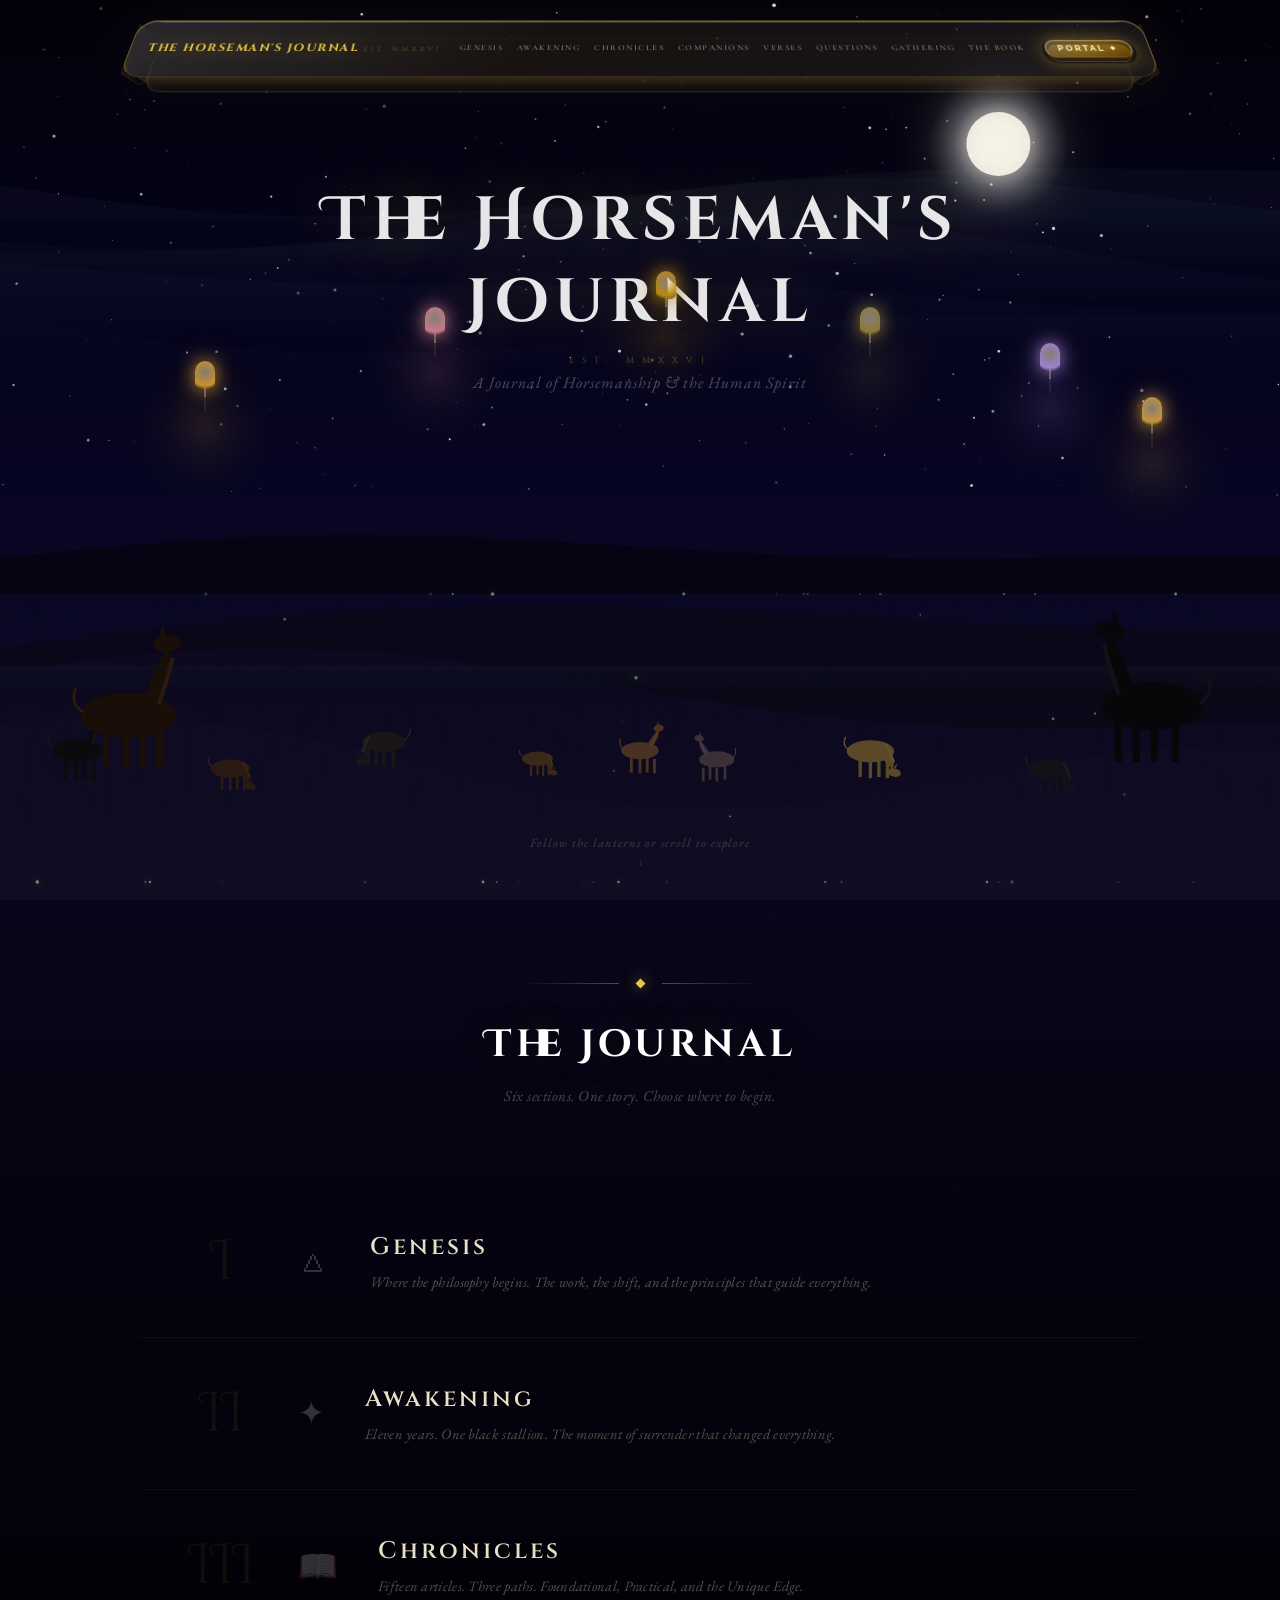
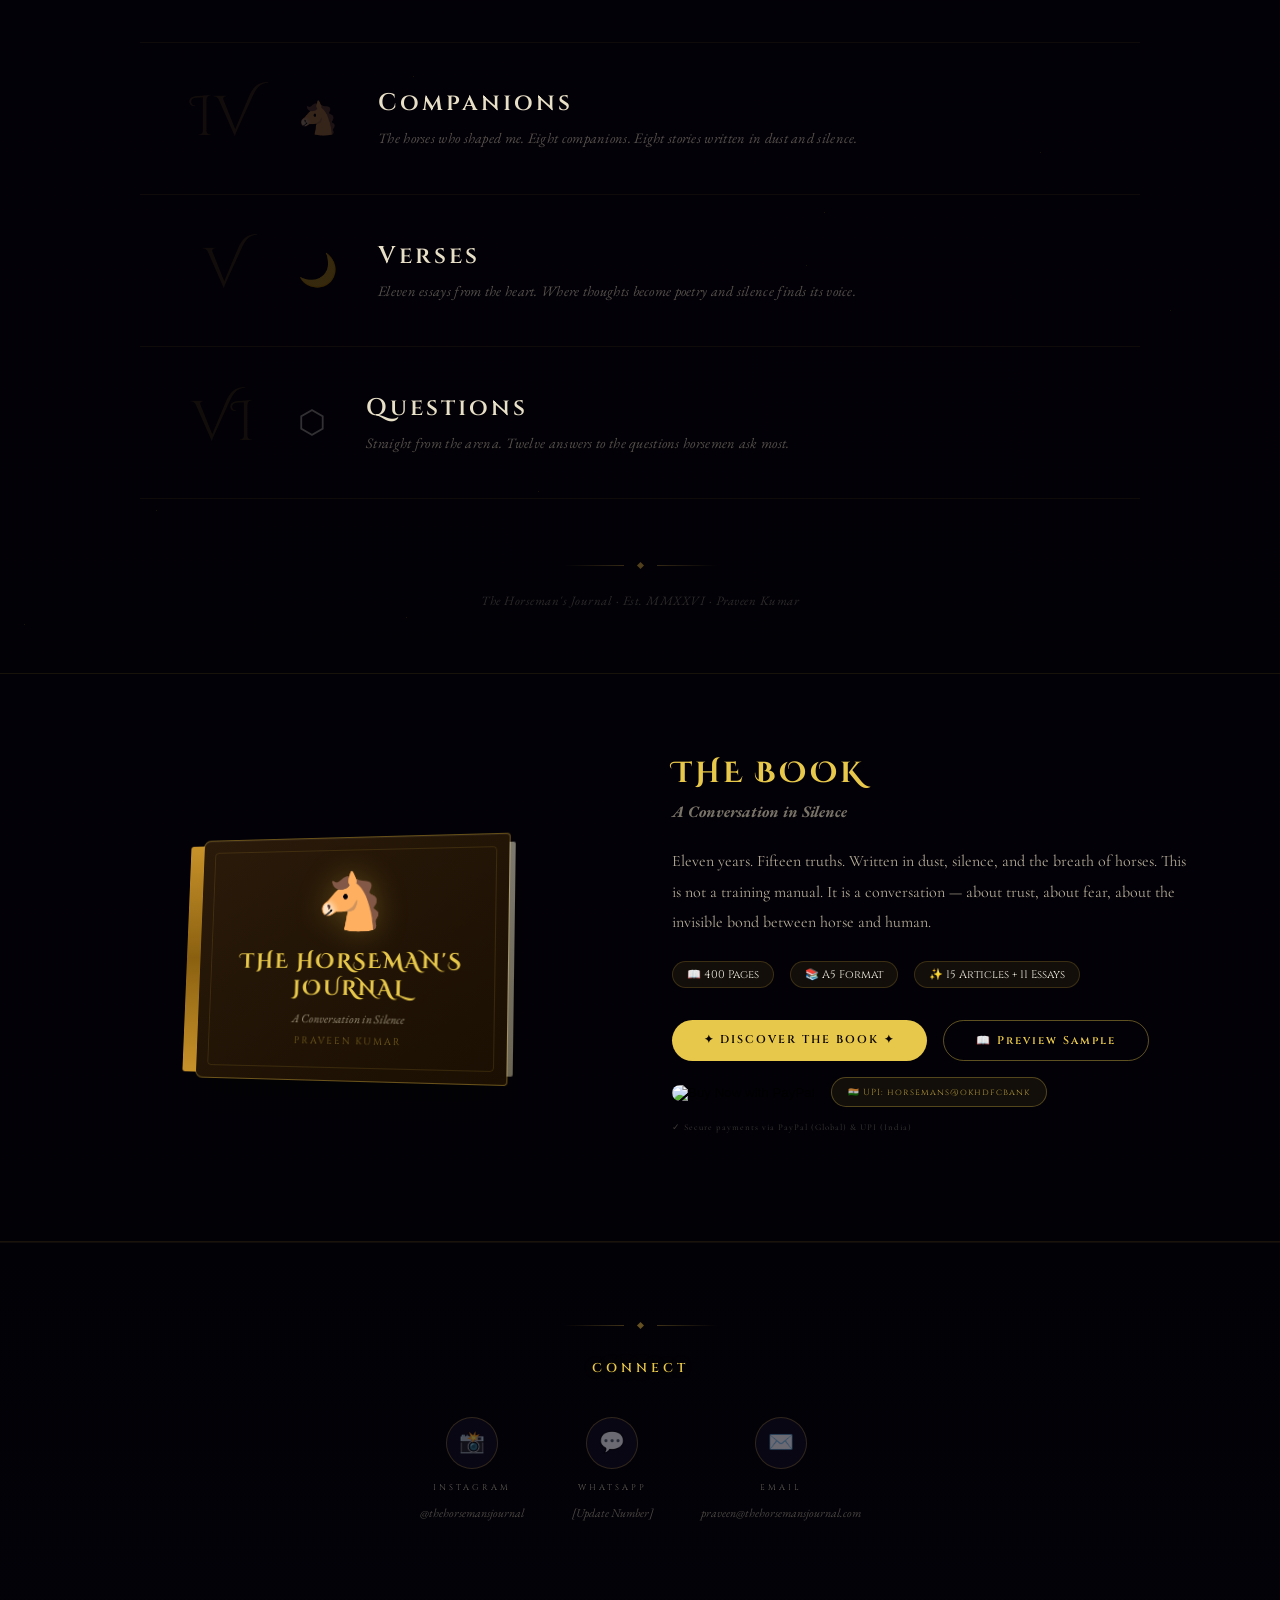
==== commit 53568163: "Update index.html" ====
--- a/index.html
+++ b/index.html
@@ -2,7 +2,7 @@
 <html lang="en">
 <head>
   <meta charset="UTF-8">
-  <meta name="viewport" content="width=device-width, initial-scale=1.0">
+  <meta name="viewport" content="width=device-width, initial-scale=1.0, viewport-fit=cover">
   <title>The Horseman's Journal</title>
   
   <link rel="preconnect" href="https://fonts.googleapis.com">
@@ -20,7 +20,7 @@
     }
 
     /* ═══════════════════════════════════════════════
-       NAVBAR
+       NAVBAR - FULLY VISIBLE ON MOBILE (FIXED)
     ═══════════════════════════════════════════════ */
     .navbar-wrapper {
       position: fixed;
@@ -28,7 +28,7 @@
       z-index: 200;
       display: flex;
       justify-content: center;
-      padding: 1.5rem 2rem 0;
+      padding: 1rem 1rem 0;
       pointer-events: none;
     }
     .navbar-wrapper * { pointer-events: auto; }
@@ -95,21 +95,26 @@
     }
     .nav-content {
       position: absolute; inset: 0; z-index: 10;
-      display: flex; align-items: center; justify-content: space-between;
-      padding: 0 1.8rem; transform: translateZ(1px);
+      display: flex;
+      align-items: center;
+      justify-content: space-between;
+      padding: 0 1.2rem;
+      transform: translateZ(1px);
+      flex-wrap: wrap;
+      gap: 0.3rem;
     }
     .brand {
-      font-family: 'Cinzel', serif; font-size: .85rem; font-weight: 700;
-      color: #E8C84A; letter-spacing: 1.5px; text-transform: uppercase; line-height: 1.25;
+      font-family: 'Cinzel', serif; font-size: .75rem; font-weight: 700;
+      color: #E8C84A; letter-spacing: 1.5px; text-transform: uppercase; line-height: 1.2;
       text-shadow: 0 0 24px rgba(212,175,55,0.8), 0 0 60px rgba(212,175,55,0.3);
       flex-shrink: 0; text-decoration: none;
     }
-    .brand small { display: block; font-size: .52rem; letter-spacing: 4px; color: rgba(212,175,55,0.4); font-weight: 400; margin-top: 1px; }
-    .links { display: flex; gap: .05rem; list-style: none; }
+    .brand small { display: inline-block; font-size: .45rem; letter-spacing: 3px; color: rgba(212,175,55,0.4); font-weight: 400; margin-left: 0.3rem; }
+    .links { display: flex; gap: 0.1rem; list-style: none; flex-wrap: wrap; justify-content: center; }
     .links li a {
-      display: block; font-size: .62rem; font-weight: 600; letter-spacing: 2px;
+      display: block; font-size: .55rem; font-weight: 600; letter-spacing: 1.5px;
       color: rgba(255,240,180,0.5); text-decoration: none;
-      padding: 6px 8px; border-radius: 8px; transition: all .25s;
+      padding: 4px 6px; border-radius: 8px; transition: all .25s;
       text-shadow: 0 1px 3px rgba(0,0,0,0.8); position: relative; white-space: nowrap;
     }
     .links li a:hover { color: #FFF8DC; background: rgba(255,255,255,0.07); text-shadow: 0 0 16px rgba(212,175,55,0.9); }
@@ -121,10 +126,10 @@
     .portal-btn:hover { transform: rotateX(5deg) translateY(-2px); }
     .portal-btn:active { transform: rotateX(30deg) translateY(2px); }
     .portal-top {
-      display: block; padding: 8px 18px;
+      display: block; padding: 5px 12px;
       background: linear-gradient(135deg, rgba(255,255,255,0.22) 0%, rgba(212,175,55,0.35) 50%, rgba(180,120,0,0.25) 100%);
       backdrop-filter: blur(12px); border: 1px solid rgba(212,175,55,0.7); border-bottom-color: rgba(212,175,55,0.2);
-      border-radius: 100px; font-family: 'Raleway', sans-serif; font-size: .65rem; font-weight: 700; letter-spacing: 2.5px;
+      border-radius: 100px; font-family: 'Raleway', sans-serif; font-size: .55rem; font-weight: 700; letter-spacing: 2px;
       color: #FFF8DC; text-shadow: 0 0 12px rgba(212,175,55,0.9);
       position: relative; z-index: 3; white-space: nowrap; box-shadow: inset 0 1px 0 rgba(255,255,255,0.35);
     }
@@ -138,9 +143,56 @@
       transform: translateZ(-7px); z-index: 1;
     }
 
-    /* ═══════════════════════════════════════════════
-       SANCTUARY
-    ═══════════════════════════════════════════════ */
+    /* FIXED MOBILE RESPONSIVE - NAVBAR FULLY VISIBLE */
+    @media (max-width: 860px) {
+      .navbar-wrapper { padding: 0.5rem; overflow-x: visible; }
+      .scene { perspective: none; width: 100%; overflow-x: visible; }
+      .nav3d { 
+        height: auto; 
+        min-height: auto; 
+        transform: rotateX(0deg) !important; 
+        background: rgba(0,0,0,0.35); 
+        border-radius: 20px; 
+        backdrop-filter: blur(12px);
+        margin-bottom: 0;
+      }
+      .nav3d:hover { transform: rotateX(0deg) !important; }
+      .face-top { background: rgba(0,0,0,0.2); border: 1px solid rgba(212,175,55,0.2); backdrop-filter: blur(12px); }
+      .face-bottom-wall, .face-top-wall, .face-left-wall, .face-right-wall, .face-back { display: none; }
+      .nav-content { 
+        position: relative; 
+        flex-direction: row; 
+        flex-wrap: wrap; 
+        gap: 0.4rem; 
+        padding: 0.6rem;
+        justify-content: center;
+      }
+      .brand { font-size: 0.55rem; text-align: center; width: 100%; margin-bottom: 0.2rem; }
+      .brand small { font-size: 0.35rem; }
+      .links { gap: 0.2rem; justify-content: center; width: 100%; }
+      .links li a { font-size: 0.45rem; padding: 3px 6px; letter-spacing: 0.5px; white-space: nowrap; }
+      .portal-scene { position: static; margin-top: 0.2rem; }
+      .portal-top { font-size: 0.45rem; padding: 3px 10px; }
+      .main-title { font-size: 1.4rem; letter-spacing: 3px; }
+      .title-overlay { top: 12%; width: 90%; }
+      .great-hall { padding: 2rem 1rem 3rem; }
+      .hall-card { padding: 1rem 0.8rem; gap: 0.5rem; flex-wrap: wrap; }
+      .hall-card-num { font-size: 1.2rem; width: 25px; }
+      .hall-card-name { font-size: 0.75rem; letter-spacing: 1px; }
+      .hall-card-icon { font-size: 1rem; }
+      .hall-card-desc { font-size: 0.65rem; }
+      .hall-card-arrow { display: none; }
+      .hall-card:hover { padding-left: 0.8rem; }
+      .contact-links { gap: 1rem; flex-wrap: wrap; }
+      .contact-link-icon { width: 40px; height: 40px; font-size: 1rem; }
+      .contact-link-label { font-size: 0.45rem; }
+      .book-inner { gap: 1.5rem; flex-direction: column; }
+      .book-3d { max-width: 200px; }
+      .book-title-cover { font-size: 0.9rem; }
+      .book-info h3 { font-size: 1.2rem; }
+    }
+
+    /* REST OF YOUR ORIGINAL STYLES - KEPT IDENTICAL */
     .sanctuary { position: relative; width: 100%; height: 100vh; overflow: hidden; }
     #worldCanvas { position: absolute; inset: 0; width: 100%; height: 100%; z-index: 0; }
     .title-overlay {
@@ -159,10 +211,9 @@
     .hint-text { font-family: 'EB Garamond', serif; font-style: italic; font-size: .78rem; color: rgba(240,230,200,0.3); letter-spacing: 1px; text-align: center; }
     .hint-arrow { display: block; text-align: center; margin-top: 4px; font-size: .7rem; color: rgba(212,175,55,0.3); animation: hintBounce 2.5s ease-in-out infinite; }
     @keyframes hintBounce { 0%,100%{transform:translateY(0)} 50%{transform:translateY(4px)} }
-
-    /* ═══════════════════════════════════════════════
-       GREAT HALL
-    ═══════════════════════════════════════════════ */
+    #lanterns { position: absolute; top: 0; left: 0; width: 100%; height: 100%; pointer-events: none; z-index: 8; }
+    @keyframes lanternBob { 0%,100% { transform: translateY(0); } 50% { transform: translateY(-6px); } }
+
     .great-hall {
       position: relative;
       background: linear-gradient(180deg, #08061a 0%, #050310 20%, #030108 50%, #020106 100%);
@@ -213,9 +264,104 @@
     .hall-card-arrow { font-family: 'Cinzel', serif; font-size: .55rem; letter-spacing: 4px; color: rgba(200,160,60,0); text-transform: uppercase; flex-shrink: 0; transition: all .5s ease; white-space: nowrap; }
     .hall-card:hover .hall-card-arrow { color: var(--color, #E8C84A); }
 
-    /* ═══════════════════════════════════════════════
-       CONTACT
-    ═══════════════════════════════════════════════ */
+    .book-showcase {
+      position: relative;
+      background: linear-gradient(180deg, #030108 0%, #020106 100%);
+      padding: 5rem 2rem;
+      border-top: 1px solid rgba(212,175,55,0.1);
+      border-bottom: 1px solid rgba(212,175,55,0.1);
+      z-index: 10;
+    }
+    .book-inner {
+      max-width: 1100px;
+      margin: 0 auto;
+      display: flex;
+      align-items: center;
+      justify-content: center;
+      gap: 4rem;
+      flex-wrap: wrap;
+    }
+    .book-3d-wrapper {
+      perspective: 1200px;
+      flex: 1;
+      min-width: 280px;
+      display: flex;
+      justify-content: center;
+    }
+    .book-3d {
+      position: relative;
+      width: 100%;
+      max-width: 320px;
+      transform-style: preserve-3d;
+      transform: rotateY(-15deg) rotateX(6deg);
+      transition: transform 0.5s cubic-bezier(0.23, 1, 0.32, 1);
+    }
+    .book-3d:hover {
+      transform: rotateY(-8deg) rotateX(3deg) translateY(-10px);
+    }
+    .book-cover {
+      background: linear-gradient(145deg, #2a1a0a, #1a0f02);
+      border-radius: 8px 4px 4px 8px;
+      padding: 2rem 1.5rem;
+      text-align: center;
+      border: 1px solid rgba(212,175,55,0.4);
+      box-shadow: 0 25px 40px rgba(0,0,0,0.5), inset 0 1px 0 rgba(255,255,255,0.05);
+      position: relative;
+    }
+    .book-cover::before {
+      content: '';
+      position: absolute;
+      top: 12px;
+      left: 12px;
+      right: 12px;
+      bottom: 12px;
+      border: 1px solid rgba(212,175,55,0.15);
+      border-radius: 4px;
+    }
+    .book-spine { position: absolute; left: -15px; top: 5px; bottom: 5px; width: 15px; background: linear-gradient(180deg, #c8922a, #8a6010, #c8922a); border-radius: 3px 0 0 3px; }
+    .book-pages-edge { position: absolute; right: -6px; top: 8px; bottom: 8px; width: 6px; background: linear-gradient(180deg, #f5efd4, #d4c8a0); border-radius: 0 2px 2px 0; opacity: 0.5; }
+    .book-icon { font-size: 3.5rem; margin-bottom: 0.8rem; filter: drop-shadow(0 0 15px rgba(212,175,55,0.3)); }
+    .book-title-cover { font-family: 'Cinzel Decorative', serif; font-size: 1.3rem; font-weight: 700; color: #E8C84A; letter-spacing: 2px; line-height: 1.3; margin-bottom: 0.5rem; }
+    .book-subtitle-cover { font-family: 'EB Garamond', serif; font-style: italic; font-size: 0.75rem; color: rgba(240,230,200,0.6); }
+    .book-author-cover { font-family: 'Cinzel', serif; font-size: 0.6rem; letter-spacing: 2px; color: rgba(212,175,55,0.5); margin-top: 0.5rem; text-transform: uppercase; }
+    .book-info { flex: 1; min-width: 280px; }
+    .book-info h3 { font-family: 'Cinzel Decorative', serif; font-size: 1.8rem; color: #E8C84A; letter-spacing: 3px; margin-bottom: 0.5rem; }
+    .book-info h4 { font-family: 'EB Garamond', serif; font-style: italic; font-size: 1rem; color: rgba(240,230,200,0.5); margin-bottom: 1.5rem; }
+    .book-info p { line-height: 1.9; margin-bottom: 1.5rem; color: rgba(240,230,200,0.75); }
+    .book-meta { display: flex; gap: 1rem; flex-wrap: wrap; margin-bottom: 2rem; }
+    .book-meta span { background: rgba(212,175,55,0.08); border: 1px solid rgba(212,175,55,0.2); padding: 5px 14px; border-radius: 30px; font-size: 0.7rem; font-family: 'Cinzel', serif; }
+    .book-buttons { display: flex; gap: 1rem; flex-wrap: wrap; margin-bottom: 1rem; }
+    .book-btn-primary { background: #E8C84A; color: #0a0500; padding: 12px 32px; border-radius: 40px; text-decoration: none; font-family: 'Cinzel', serif; font-size: 0.7rem; font-weight: 600; letter-spacing: 2px; transition: all 0.3s; display: inline-block; border: none; cursor: pointer; }
+    .book-btn-primary:hover { background: #f0d860; transform: translateY(-2px); box-shadow: 0 8px 20px rgba(232,200,74,0.2); }
+    .book-btn-secondary { background: transparent; border: 1px solid rgba(232,200,74,0.4); color: #E8C84A; padding: 12px 32px; border-radius: 40px; text-decoration: none; font-family: 'Cinzel', serif; font-size: 0.7rem; font-weight: 600; letter-spacing: 2px; transition: all 0.3s; display: inline-block; cursor: pointer; }
+    .book-btn-secondary:hover { background: rgba(232,200,74,0.1); border-color: #E8C84A; transform: translateY(-2px); }
+    
+    /* GLOBAL PAYMENT OPTIONS */
+    .payment-options {
+      display: flex;
+      gap: 1rem;
+      flex-wrap: wrap;
+      align-items: center;
+      margin-top: 0.5rem;
+    }
+    .paypal-btn {
+      background: transparent;
+      border: none;
+      cursor: pointer;
+      transition: transform 0.2s;
+    }
+    .paypal-btn:hover { transform: translateY(-2px); }
+    .upi-text {
+      font-family: 'Cinzel', serif;
+      font-size: 0.55rem;
+      color: rgba(232,200,74,0.7);
+      letter-spacing: 1px;
+      background: rgba(212,175,55,0.08);
+      padding: 8px 16px;
+      border-radius: 40px;
+      border: 1px solid rgba(232,200,74,0.3);
+    }
+
     .contact {
       position: relative;
       background: linear-gradient(180deg, #020106 0%, #030208 100%);
@@ -251,24 +397,6 @@
     .hall-fo-r { background: linear-gradient(90deg, rgba(200,160,60,0.25), transparent); }
     .hall-fg { width: 5px; height: 5px; background: rgba(200,160,60,0.4); transform: rotate(45deg); }
     .hall-footer-text { font-family: 'EB Garamond', serif; font-style: italic; font-size: .8rem; color: rgba(240,230,200,0.18); letter-spacing: .5px; }
-
-    @media (max-width: 860px) {
-      .navbar-wrapper { padding: 0.8rem 1rem 0; }
-      .nav3d { height: 56px; transform: rotateX(15deg); }
-      .brand { font-size: 0.7rem; }
-      .links li a { font-size: .5rem; padding: 4px 5px; letter-spacing: 1px; }
-      .portal-top { font-size: .52rem; padding: 6px 10px; }
-      .main-title { font-size: 1.6rem; letter-spacing: 4px; }
-      .title-overlay { top: 16%; }
-      .great-hall { padding: 3rem 1.5rem 4rem; }
-      .hall-card { padding: 2rem 1.5rem; gap: 1.2rem; }
-      .hall-card-num { font-size: 2.2rem; width: 40px; }
-      .hall-card-name { font-size: .95rem; }
-      .hall-card-icon { font-size: 1.4rem; }
-      .hall-card-arrow { display: none; }
-      .hall-card:hover { padding-left: 2rem; }
-      .contact-links { gap: 1.5rem; }
-    }
   </style>
 </head>
 <body>
@@ -292,9 +420,11 @@
             <li><a href="companions.html">COMPANIONS</a></li>
             <li><a href="essays.html">VERSES</a></li>
             <li><a href="questions.html">QUESTIONS</a></li>
+            <li><a href="gathering.html">GATHERING</a></li>
+            <li><a href="book.html">THE BOOK</a></li>
           </ul>
           <div class="portal-scene">
-            <button class="portal-btn">
+            <button class="portal-btn" id="portalBtn">
               <span class="portal-glow"></span>
               <span class="portal-wall"></span>
               <span class="portal-top">PORTAL ✦</span>
@@ -368,6 +498,54 @@
     </div>
   </section>
 
+  <!-- BOOK SHOWCASE SECTION with GLOBAL PAYMENT -->
+  <section class="book-showcase">
+    <div class="book-inner">
+      <div class="book-3d-wrapper">
+        <div class="book-3d">
+          <div class="book-cover">
+            <div class="book-spine"></div>
+            <div class="book-pages-edge"></div>
+            <div class="book-icon">🐴</div>
+            <div class="book-title-cover">THE HORSEMAN'S<br>JOURNAL</div>
+            <div class="book-subtitle-cover">A Conversation in Silence</div>
+            <div class="book-author-cover">PRAVEEN KUMAR</div>
+          </div>
+        </div>
+      </div>
+      <div class="book-info">
+        <h3>THE BOOK</h3>
+        <h4>A Conversation in Silence</h4>
+        <p>Eleven years. Fifteen truths. Written in dust, silence, and the breath of horses. This is not a training manual. It is a conversation — about trust, about fear, about the invisible bond between horse and human.</p>
+        <div class="book-meta">
+          <span>📖 400 Pages</span>
+          <span>📚 A5 Format</span>
+          <span>✨ 15 Articles + 11 Essays</span>
+        </div>
+        <div class="book-buttons">
+          <a href="book.html" class="book-btn-primary">✦ DISCOVER THE BOOK ✦</a>
+          <button class="book-btn-secondary" id="previewBookBtn">📖 Preview Sample</button>
+        </div>
+        <!-- GLOBAL PAYMENT OPTIONS - Works in India and Worldwide -->
+        <div class="payment-options">
+          <!-- PayPal - Works globally -->
+          <form action="https://www.paypal.com/cgi-bin/webscr" method="post" target="_top" class="paypal-form">
+            <input type="hidden" name="cmd" value="_s-xclick">
+            <input type="hidden" name="hosted_button_id" value="YOUR_PAYPAL_BUTTON_ID_HERE">
+            <button type="submit" class="paypal-btn">
+              <img src="https://www.paypalobjects.com/en_US/i/btn/btn_buynowCC_LG.gif" alt="Buy Now with PayPal" style="background:transparent; border-radius:30px;">
+            </button>
+          </form>
+          <!-- UPI for India (replace with your UPI ID) -->
+          <div class="upi-text" id="upiText" style="cursor:pointer;" title="Click to copy UPI ID">
+            🇮🇳 UPI: horsemans@okhdfcbank
+          </div>
+        </div>
+        <p style="font-size:0.55rem; color:rgba(240,230,200,0.25); margin-top:0.8rem; letter-spacing:1px;">✓ Secure payments via PayPal (Global) & UPI (India)</p>
+      </div>
+    </div>
+  </section>
+
   <!-- CONTACT -->
   <section class="contact">
     <div class="contact-inner">
@@ -379,10 +557,10 @@
           <span class="contact-link-label">Instagram</span>
           <span class="contact-link-value">@thehorsemansjournal</span>
         </a>
-        <a href="https://wa.me/919XXXXXXXXX" class="contact-link" target="_blank" rel="noopener">
+        <a href="#" class="contact-link" id="whatsappLink">
           <div class="contact-link-icon">💬</div>
           <span class="contact-link-label">WhatsApp</span>
-          <span class="contact-link-value">+91 9XXX XXX XXX</span>
+          <span class="contact-link-value" id="whatsappNumber">[Update Number]</span>
         </a>
         <a href="mailto:praveen@thehorsemansjournal.com" class="contact-link">
           <div class="contact-link-icon">✉️</div>
@@ -394,26 +572,34 @@
   </section>
 
   <script>
+    // ============================================================
+    // OPTIMIZED CANVAS ANIMATION - SMOOTH PERFORMANCE
+    // ============================================================
     const canvas = document.getElementById('worldCanvas');
     const ctx = canvas.getContext('2d');
     let W, H, mx = 0.5, my = 0.5, t = 0;
+    let isMobile = /iPhone|iPad|Android/i.test(navigator.userAgent);
+    
+    const particleCount = isMobile ? 180 : 350;
+    const grassCount = isMobile ? 300 : 600;
+    const flyCount = isMobile ? 25 : 45;
 
     function resize() { W = canvas.width = canvas.offsetWidth; H = canvas.height = canvas.offsetHeight; }
     resize();
     addEventListener('resize', resize);
     addEventListener('mousemove', e => { mx = e.clientX / W; my = e.clientY / H; });
 
-    const stars = Array.from({length: 350}, () => ({
+    const stars = Array.from({length: particleCount}, () => ({
       x: Math.random(), y: Math.random() * 0.55,
       r: Math.random() * 1.6 + 0.2, sp: Math.random() * 0.018 + 0.004,
       off: Math.random() * Math.PI * 2, ba: Math.random() * 0.65 + 0.2
     }));
-    const grass = Array.from({length: 600}, () => ({
+    const grass = Array.from({length: grassCount}, () => ({
       x: Math.random(), by: 0.68 + Math.random() * 0.32,
       h: Math.random() * 35 + 10, sp: Math.random() * 0.018 + 0.004,
       off: Math.random() * Math.PI * 2
     }));
-    const flies = Array.from({length: 45}, () => ({
+    const flies = Array.from({length: flyCount}, () => ({
       x: Math.random(), y: 0.68 + Math.random() * 0.28,
       r: Math.random() * 1.4 + 0.4, sp: Math.random() * 0.25 + 0.08,
       ph: Math.random() * Math.PI * 2, dx: (Math.random() - 0.5) * 0.4, dy: (Math.random() - 0.5) * 0.25
@@ -487,7 +673,6 @@
       { x: 0.56, y: 0.84, s: 0.68, coat: '#3a3035', mane: '#4a4045', pose: 'nuzzle', flip: true },
       { x: 0.68, y: 0.83, s: 0.85, coat: '#5a4828', mane: '#6a5530', pose: 'graze', flip: false },
       { x: 0.82, y: 0.85, s: 0.75, coat: '#141018', mane: '#221e26', pose: 'graze', flip: false },
-      // Two large foreground horses
       { x: 0.90, y: 0.78, s: 1.50, coat: '#080608', mane: '#141018', pose: 'foreground', flip: true },
       { x: 0.10, y: 0.79, s: 1.40, coat: '#1a0e08', mane: '#2a1a10', pose: 'foreground', flip: false },
     ];
@@ -551,11 +736,9 @@
       mistGrad.addColorStop(0, 'rgba(20,18,35,0)'); mistGrad.addColorStop(0.5, 'rgba(20,18,35,0.15)'); mistGrad.addColorStop(1, 'rgba(20,18,35,0.35)');
       ctx.fillStyle = mistGrad; ctx.fillRect(0, H * 0.76, W, H * 0.24);
       grass.forEach(g => { const sw = Math.sin(t * g.sp + g.off) * 7; const gr = 16 + Math.floor(Math.sin(g.x * 0.3) * 8); ctx.strokeStyle = 'rgba(' + (10 + Math.floor(Math.random() * 5)) + ',' + gr + ',8,' + (0.2 + Math.sin(t * 0.012 + g.off) * 0.1) + ')'; ctx.lineWidth = 0.5; ctx.beginPath(); ctx.moveTo(g.x * W, g.by * H); ctx.quadraticCurveTo(g.x * W + sw * 0.4, g.by * H - g.h * 0.5, g.x * W + sw, g.by * H - g.h); ctx.stroke(); });
-      // Draw background herd first
       herd.filter(h => h.pose !== 'foreground').forEach(h => { horse(h.x * W + (mx - 0.5) * 35 * h.s, h.y * H + (my - 0.5) * 12 * h.s, h.s, h.coat, h.mane, h.pose, h.flip); });
       flies.forEach(f => { f.x += Math.sin(t * 0.02 + f.ph) * f.dx; f.y += Math.cos(t * 0.022 + f.ph) * f.dy; f.x = ((f.x % 1) + 1) % 1; f.y = Math.max(0.66, Math.min(0.98, f.y)); const a = Math.abs(Math.sin(t * f.sp + f.ph)) * 0.5; ctx.fillStyle = 'rgba(220,255,180,' + a + ')'; ctx.shadowColor = 'rgba(180,255,120,' + (a * 0.5) + ')'; ctx.shadowBlur = 5; ctx.beginPath(); ctx.arc(f.x * W, f.y * H, f.r, 0, Math.PI*2); ctx.fill(); ctx.shadowBlur = 0; });
       sections.forEach(s => { const lx = s.lx * W + (mx - 0.5) * 20 * s.depth; const ly = s.ly * H + (my - 0.5) * 10 * s.depth; const poolGrad = ctx.createRadialGradient(lx, ly + 30, 5, lx, ly + 30, 80); poolGrad.addColorStop(0, s.color + '22'); poolGrad.addColorStop(1, 'rgba(0,0,0,0)'); ctx.fillStyle = poolGrad; ctx.beginPath(); ctx.arc(lx, ly + 30, 80, 0, Math.PI*2); ctx.fill(); });
-      // Draw foreground horses last
       herd.filter(h => h.pose === 'foreground').forEach(h => { horse(h.x * W + (mx - 0.5) * 50, h.y * H + (my - 0.5) * 18, h.s, h.coat, h.mane, h.pose, h.flip); });
     }
 
@@ -563,15 +746,16 @@
       lanternEls.forEach(({ el, s }) => { const px = (mx - 0.5) * 25 * s.depth; const py = (my - 0.5) * 14 * s.depth; el.style.left = (s.lx * 100) + '%'; el.style.top = (s.ly * 100) + '%'; el.style.transform = `translate(calc(-50% + ${px}px), calc(-50% + ${py}px))`; });
     }
 
-    // Hall particles
+    // HALL PARTICLES - OPTIMIZED
     const hallParticles = document.getElementById('hallParticles');
-    for (let i = 0; i < 30; i++) {
+    const hallParticleCount = isMobile ? 12 : 25;
+    for (let i = 0; i < hallParticleCount; i++) {
       const p = document.createElement('div');
       p.className = 'hall-bg-particle';
       p.style.left = Math.random() * 100 + '%';
       p.style.top = Math.random() * 100 + '%';
-      p.style.animationDuration = (Math.random() * 10 + 8) + 's';
-      p.style.animationDelay = Math.random() * 10 + 's';
+      p.style.animationDuration = (Math.random() * 12 + 10) + 's';
+      p.style.animationDelay = Math.random() * 15 + 's';
       hallParticles.appendChild(p);
     }
 
@@ -580,17 +764,65 @@
     let lastMove = 0;
     addEventListener('mousemove', () => { lastMove = t; });
 
-    function animate() {
+    // SMOOTH ANIMATION LOOP
+    let lastRender = 0;
+    let frameCount = 0;
+    
+    function animate(now) {
+      requestAnimationFrame(animate);
+      
+      const targetFPS = isMobile ? 30 : 60;
+      const frameInterval = 1000 / targetFPS;
+      
+      if (now - lastRender < frameInterval) return;
+      lastRender = now;
+      
       t++;
       render();
       updateLanterns();
-      const idle = t - lastMove > 200;
-      titleOverlay.style.opacity = idle ? '0.3' : '0.9';
-      hintOverlay.style.opacity = idle ? '0' : '0.7';
-      requestAnimationFrame(animate);
-    }
-    animate();
+      
+      frameCount++;
+      if (frameCount % 2 === 0) {
+        const idle = t - lastMove > 200;
+        titleOverlay.style.opacity = idle ? '0.3' : '0.9';
+        hintOverlay.style.opacity = idle ? '0' : '0.7';
+      }
+    }
+    requestAnimationFrame(animate);
     addEventListener('resize', () => { resize(); });
+
+    // PORTAL BUTTON - scrolls to top of page (refreshes experience)
+    document.getElementById('portalBtn').addEventListener('click', () => {
+      window.scrollTo({ top: 0, behavior: 'smooth' });
+    });
+
+    // PREVIEW BOOK BUTTON
+    document.getElementById('previewBookBtn').addEventListener('click', () => {
+      window.open('sample.pdf', '_blank');
+    });
+
+    // UPI COPY FUNCTIONALITY
+    const upiText = document.getElementById('upiText');
+    if (upiText) {
+      upiText.addEventListener('click', () => {
+        const upiId = 'horsemans@okhdfcbank';
+        navigator.clipboard.writeText(upiId);
+        const originalText = upiText.innerHTML;
+        upiText.innerHTML = '✓ UPI ID Copied!';
+        setTimeout(() => {
+          upiText.innerHTML = originalText;
+        }, 2000);
+      });
+    }
+
+    // WhatsApp placeholder - user can update later
+    const whatsappLink = document.getElementById('whatsappLink');
+    const whatsappNumber = document.getElementById('whatsappNumber');
+    // Leave blank as requested
+    if (whatsappLink) {
+      whatsappLink.href = '#';
+      whatsappNumber.textContent = '[Update Number]';
+    }
   </script>
 </body>
 </html>
